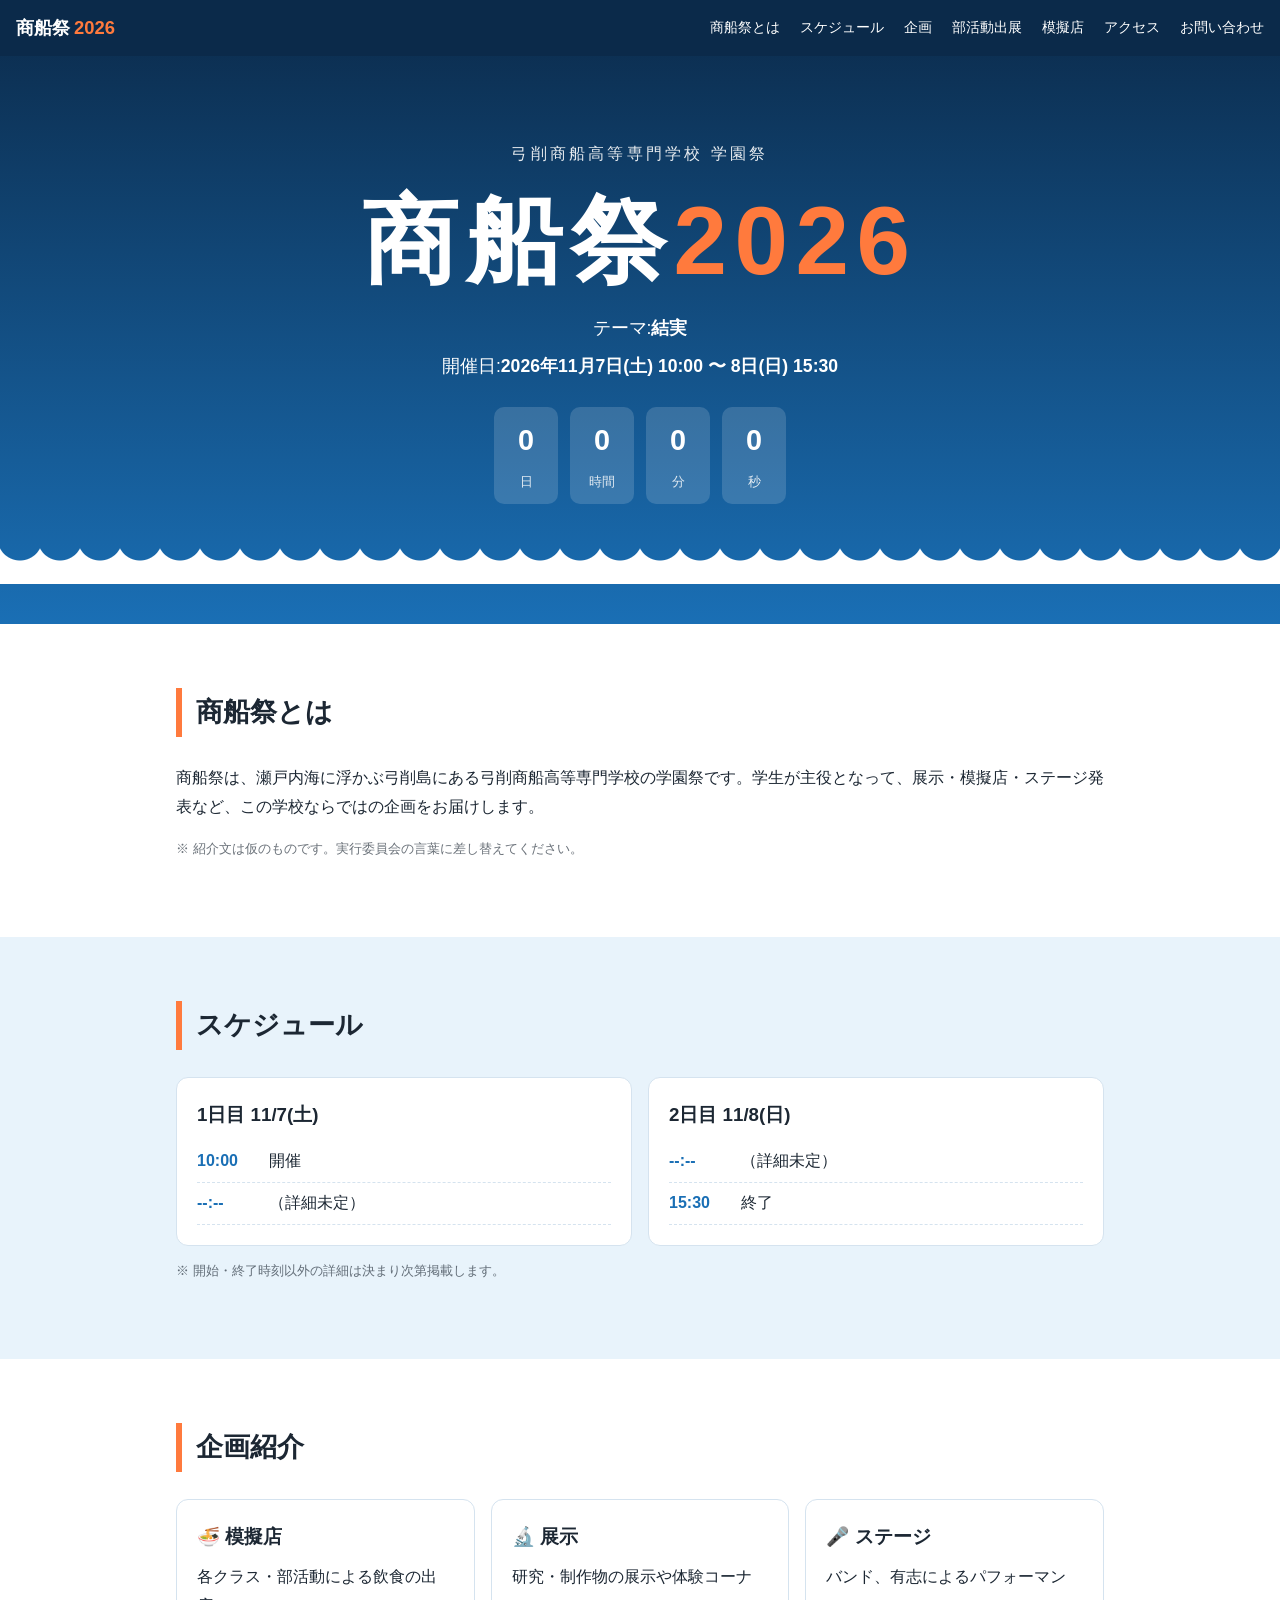
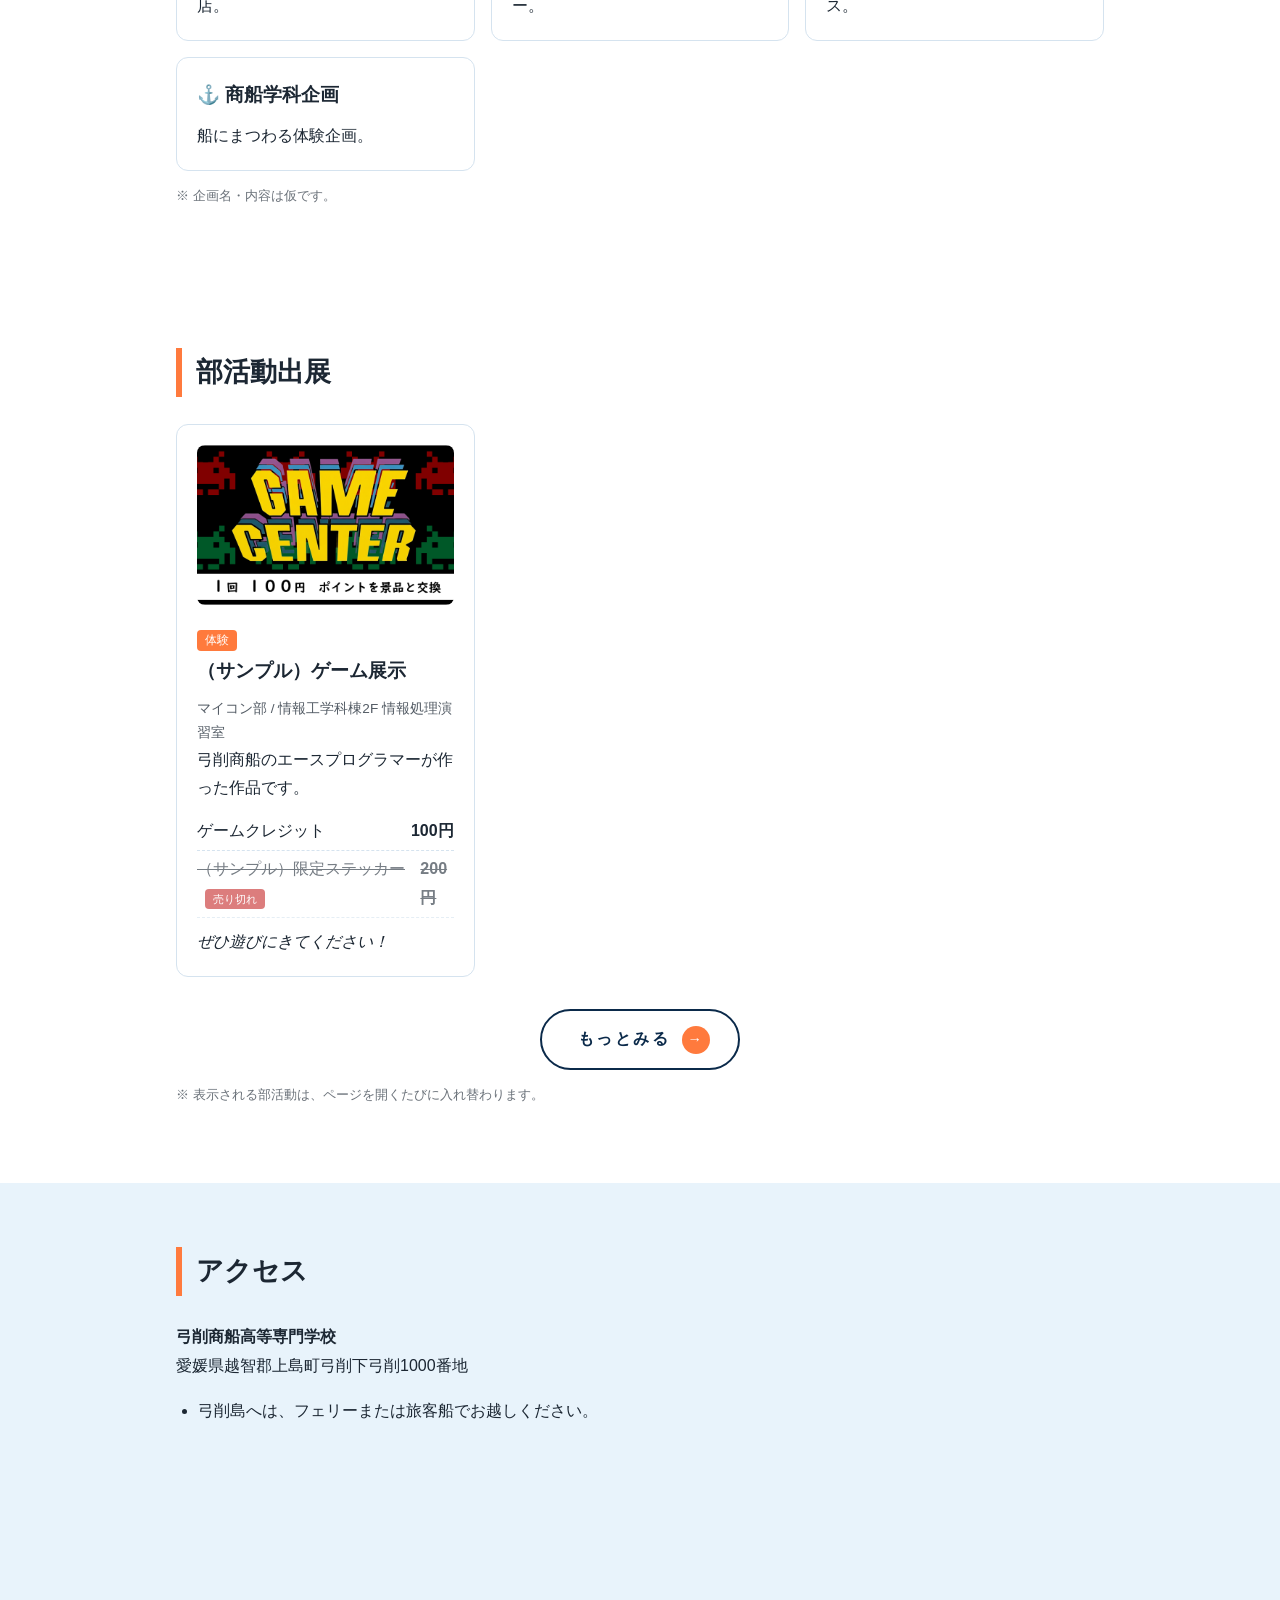
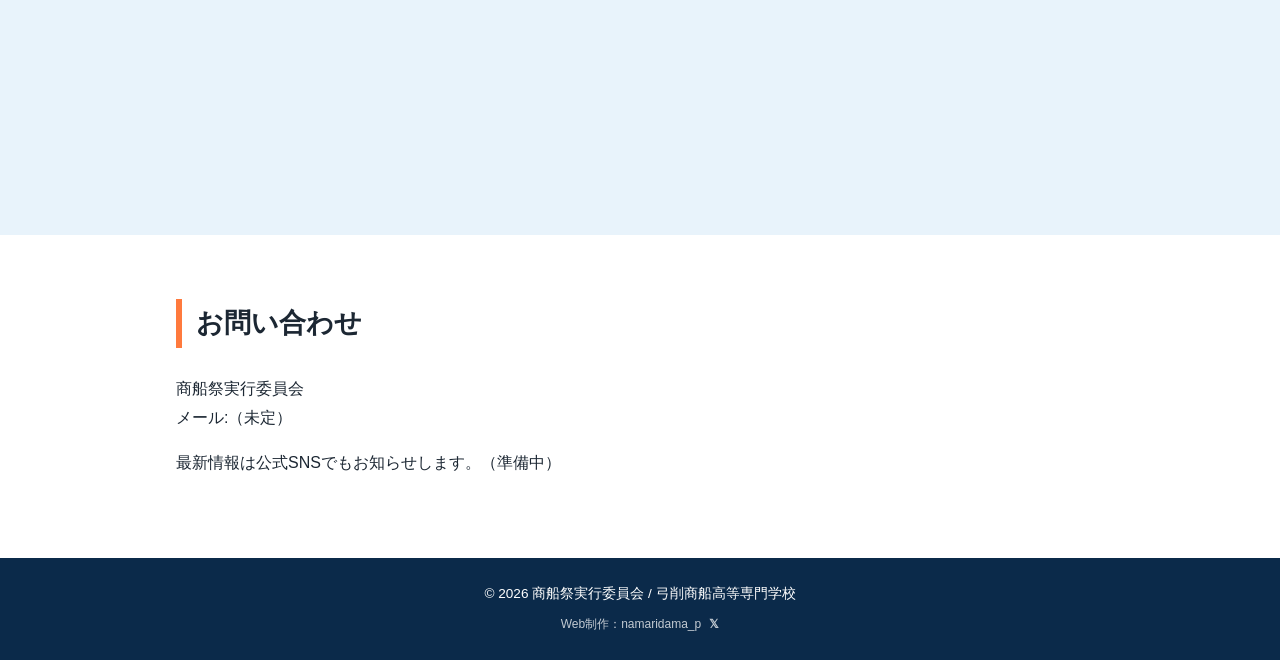
==== index.html @ 279e2d22 "テーマの変更" ====
<!DOCTYPE html>
<html lang="ja">
<head>
  <meta charset="UTF-8">
  <meta name="viewport" content="width=device-width, initial-scale=1">
  <title>商船祭2026 | 弓削商船高等専門学校 学園祭</title>
  <meta name="description" content="弓削商船高等専門学校の学園祭「商船祭2026」の公式ウェブページ。">
  <link rel="icon" href="favicon.png" type="image/png">
  <link rel="apple-touch-icon" href="apple-touch-icon.png">
  <link rel="stylesheet" href="style.css?v=3">
</head>
<body>
  <header class="site-header">
    <a class="logo" href="#top">商船祭<span>2026</span></a>
    <button class="menu-btn" aria-label="メニュー" aria-expanded="false">☰</button>
    <nav class="nav">
      <a href="#about">商船祭とは</a>
      <a href="#schedule">スケジュール</a>
      <a href="#events">企画</a>
      <a href="#clubs">部活動出展</a>
      <a href="shops.html">模擬店</a>
      <a href="#access">アクセス</a>
      <a href="#contact">お問い合わせ</a>
    </nav>
  </header>

  <main id="top">
    <section class="hero">
      <div class="waves" aria-hidden="true"></div>
      <div class="hero-inner">
        <p class="eyebrow">弓削商船高等専門学校 学園祭</p>
        <h1>商船祭<span>2026</span></h1>
        <p class="theme">テーマ:<strong>結実</strong></p>
        <p class="date">開催日:<strong id="event-date-label">2026年11月7日(土) 10:00 〜 8日(日) 15:30</strong></p>
        <div class="countdown" id="countdown" data-date="2026-11-07T10:00:00+09:00">
          <div><b id="cd-d">0</b><small>日</small></div>
          <div><b id="cd-h">0</b><small>時間</small></div>
          <div><b id="cd-m">0</b><small>分</small></div>
          <div><b id="cd-s">0</b><small>秒</small></div>
        </div>
      </div>
    </section>

    <section id="about" class="section">
      <h2>商船祭とは</h2>
      <p>商船祭は、瀬戸内海に浮かぶ弓削島にある弓削商船高等専門学校の学園祭です。学生が主役となって、展示・模擬店・ステージ発表など、この学校ならではの企画をお届けします。</p>
      <p class="note">※ 紹介文は仮のものです。実行委員会の言葉に差し替えてください。</p>
    </section>

    <section id="schedule" class="section alt">
      <h2>スケジュール</h2>
      <div class="cards two">
        <article class="card">
          <h3>1日目 11/7(土)</h3>
          <ul class="timeline">
            <li><time>10:00</time>開催</li>
            <li><time>--:--</time>（詳細未定）</li>
          </ul>
        </article>
        <article class="card">
          <h3>2日目 11/8(日)</h3>
          <ul class="timeline">
            <li><time>--:--</time>（詳細未定）</li>
            <li><time>15:30</time>終了</li>
          </ul>
        </article>
      </div>
      <p class="note">※ 開始・終了時刻以外の詳細は決まり次第掲載します。</p>
    </section>

    <section id="events" class="section">
      <h2>企画紹介</h2>
      <div class="cards three">
        <article class="card"><h3>🍜 模擬店</h3><p>各クラス・部活動による飲食の出店。</p></article>
        <article class="card"><h3>🔬 展示</h3><p>研究・制作物の展示や体験コーナー。</p></article>
        <article class="card"><h3>🎤 ステージ</h3><p>バンド、有志によるパフォーマンス。</p></article>
        <article class="card"><h3>⚓ 商船学科企画</h3><p>船にまつわる体験企画。</p></article>
      </div>
      <p class="note">※ 企画名・内容は仮です。</p>
    </section>

    <section id="clubs" class="section">
      <h2>部活動出展</h2>
      <div class="cards three" id="club-list">
        <p>読み込み中…</p>
      </div>
      <p class="more"><a class="btn" href="shops.html">もっとみる<span class="arrow" aria-hidden="true">→</span></a></p>
      <p class="note">※ 表示される部活動は、ページを開くたびに入れ替わります。</p>
    </section>

    <section id="access" class="section alt">
      <h2>アクセス</h2>
      <p><strong>弓削商船高等専門学校</strong><br>愛媛県越智郡上島町弓削下弓削1000番地</p>
      <ul class="plain">
        <li>弓削島へは、フェリーまたは旅客船でお越しください。</li>
      </ul>
      <div class="map">
        <iframe title="弓削商船高等専門学校の地図" loading="lazy"
          src="https://maps.google.com/maps?q=%E5%BC%93%E5%89%8A%E5%95%86%E8%88%B9%E9%AB%98%E7%AD%89%E5%B0%82%E9%96%80%E5%AD%A6%E6%A0%A1&output=embed"></iframe>
      </div>
    </section>

    <section id="contact" class="section">
      <h2>お問い合わせ</h2>
      <p>商船祭実行委員会<br>メール:（未定）</p>
      <p>最新情報は公式SNSでもお知らせします。（準備中）</p>
    </section>
  </main>

  <footer class="site-footer">
    <p>&copy; 2026 商船祭実行委員会 / 弓削商船高等専門学校</p>
    <p class="credit">
      Web制作：namaridama_p
      <a class="x-link" href="https://x.com/namaridama_p" target="_blank" rel="noopener noreferrer" aria-label="制作者のX">𝕏</a>
    </p>
  </footer>

  <script src="script.js"></script>
  <script src="shops.js"></script>
</body>
</html>
---- style.css ----
:root {
  --navy: #0b2a4a;
  --blue: #1a6fb5;
  --sky: #e8f3fb;
  --accent: #ff7a3d;
  --text: #1c2733;
  --bg: #ffffff;
  --card: #ffffff;
  --border: #d5e3ef;
}
@media (prefers-color-scheme: dark) {
  :root {
    --sky: #12263b;
    --text: #e6edf3;
    --bg: #0d1a29;
    --card: #162c44;
    --border: #27435f;
    --blue: #6fb6ee;
  }
}
* { box-sizing: border-box; }
html { scroll-behavior: smooth; scroll-padding-top: 64px; }
body {
  margin: 0;
  font-family: "Hiragino Sans", "Noto Sans JP", "Yu Gothic", sans-serif;
  line-height: 1.8;
  color: var(--text);
  background: var(--bg);
}
a { color: var(--blue); }

.site-header {
  position: fixed; inset: 0 0 auto 0; z-index: 10;
  display: flex; align-items: center; justify-content: space-between;
  padding: 0 16px; height: 56px;
  background: var(--navy); color: #fff;
}
.logo { color: #fff; text-decoration: none; font-weight: 700; font-size: 1.15rem; }
.logo span { color: var(--accent); margin-left: 4px; }
.nav { display: flex; gap: 20px; }
.nav a { color: #fff; text-decoration: none; font-size: .9rem; }
.nav a:hover { color: var(--accent); }
.menu-btn { display: none; background: none; border: 0; color: #fff; font-size: 1.5rem; cursor: pointer; }

.hero {
  position: relative; overflow: hidden; text-align: center; color: #fff;
  padding: 140px 16px 120px;
  background: linear-gradient(180deg, var(--navy), var(--blue));
}
.hero h1 { font-size: clamp(3rem, 12vw, 6rem); margin: .2em 0; letter-spacing: .08em; line-height: 1.1; }
.hero h1 span { color: var(--accent); }
.eyebrow { margin: 0; letter-spacing: .2em; opacity: .9; }
.theme, .date { font-size: 1.1rem; margin: .4em 0; }
.hero-inner { position: relative; z-index: 1; }
.waves {
  position: absolute; left: 0; right: 0; bottom: 0; height: 80px;
  background:
    radial-gradient(circle at 20px -6px, transparent 22px, var(--bg) 23px) 0 0 / 40px 40px repeat-x;
}
.countdown { display: flex; justify-content: center; gap: 12px; margin-top: 24px; }
.countdown[hidden] { display: none; }
.countdown div { background: rgba(255,255,255,.15); border-radius: 10px; padding: 8px 14px; min-width: 64px; }
.countdown b { display: block; font-size: 1.8rem; }
.countdown small { opacity: .85; }

.section { max-width: 960px; margin: 0 auto; padding: 64px 16px; }
.section.alt { max-width: none; background: var(--sky); }
.section.alt > * { max-width: 928px; margin-left: auto; margin-right: auto; }
.section h2 {
  font-size: 1.7rem; margin: 0 0 1em;
  padding-left: 14px; border-left: 6px solid var(--accent);
}
.note { font-size: .8rem; opacity: .65; }

.cards { display: grid; gap: 16px; }
.cards.two { grid-template-columns: repeat(2, 1fr); }
.cards.three { grid-template-columns: repeat(3, 1fr); }
.card {
  background: var(--card); border: 1px solid var(--border);
  border-radius: 12px; padding: 20px;
}
.card h3 { margin: 0 0 .5em; }
.card p { margin: 0; }

.timeline, .plain { list-style: none; padding: 0; margin: 0; }
.timeline li { padding: 6px 0; border-bottom: 1px dashed var(--border); }
.timeline time { display: inline-block; width: 4.5em; font-weight: 700; color: var(--blue); }
.plain { list-style: disc; padding-left: 1.4em; }

.map iframe { width: 100%; height: 320px; border: 0; border-radius: 12px; margin-top: 16px; }

.site-footer { background: var(--navy); color: #fff; text-align: center; padding: 24px 16px; font-size: .85rem; }
.site-footer p { margin: 0; }

@media (max-width: 720px) {
  .menu-btn { display: block; }
  .nav {
    display: none; position: absolute; top: 56px; left: 0; right: 0;
    flex-direction: column; gap: 0; background: var(--navy);
  }
  .nav.open { display: flex; }
  .nav a { padding: 14px 16px; border-top: 1px solid rgba(255,255,255,.12); }
  .cards.two, .cards.three { grid-template-columns: 1fr; }
  .countdown div { min-width: 56px; padding: 6px 10px; }
}

/* 模擬店ページ */
.page-top { padding-top: 56px; }
.filters { display: flex; flex-wrap: wrap; gap: 8px; margin-bottom: 20px; }
.filter {
  border: 1px solid var(--border); background: var(--card); color: var(--text);
  border-radius: 999px; padding: 4px 14px; cursor: pointer; font: inherit;
}
.filter.active { background: var(--blue); border-color: var(--blue); color: #fff; }
.shop[hidden] { display: none; }
.shop-img { width: 100%; height: 160px; object-fit: cover; border-radius: 8px; margin-bottom: 10px; }
.tag { display: inline-block; font-size: .75rem; background: var(--accent); color: #fff; border-radius: 4px; padding: 0 8px; }
.shop .meta { font-size: .85rem; opacity: .75; }
.shop .menu { list-style: none; padding: 0; margin: 10px 0; }
.shop .menu li { display: flex; justify-content: space-between; gap: 8px; padding: 4px 0; border-bottom: 1px dashed var(--border); }
.shop .comment { margin-top: 10px; font-style: italic; }

/* クレジット */
.site-footer .credit { margin-top: 8px; font-size: .75rem; opacity: .75; }

/* Xリンク */
.x-link { font-weight: 700; text-decoration: none; color: inherit; margin-left: .4em; }
.x-link:hover { text-decoration: underline; }


/* もっとみるボタン */
.more { text-align: center; margin: 32px 0 8px; }
.btn {
  position: relative; display: inline-flex; align-items: center; gap: 12px;
  padding: 14px 28px 14px 36px; border-radius: 999px;
  border: 2px solid var(--navy); color: var(--navy);
  font-weight: 700; letter-spacing: .15em; text-decoration: none;
  overflow: hidden; z-index: 0;
  transition: color .3s, transform .3s, box-shadow .3s;
}
.btn::before {
  content: ""; position: absolute; inset: 0; z-index: -1;
  background: linear-gradient(90deg, var(--navy), var(--blue));
  transform: translateX(-101%); transition: transform .35s ease;
}
.btn .arrow {
  display: inline-grid; place-items: center; width: 28px; height: 28px;
  border-radius: 50%; background: var(--accent); color: #fff;
  font-size: .9rem; transition: transform .3s;
}
.btn:hover, .btn:focus-visible { color: #fff; transform: translateY(-2px); box-shadow: 0 8px 20px rgba(11,42,74,.25); }
.btn:hover::before, .btn:focus-visible::before { transform: translateX(0); }
.btn:hover .arrow, .btn:focus-visible .arrow { transform: translateX(4px); }
@media (prefers-color-scheme: dark) {
  .btn { border-color: #fff; color: #fff; }
}
@media (prefers-reduced-motion: reduce) {
  .btn, .btn::before, .btn .arrow { transition: none; }
}

/* 売り切れ表示 */
.shop .menu li.sold-out { opacity: .6; }
.shop .menu li.sold-out .item-name,
.shop .menu li.sold-out b { text-decoration: line-through; }
.sold-badge {
  display: inline-block; margin-left: 8px; padding: 0 8px; border-radius: 4px;
  background: #c62828; color: #fff; font-size: .7rem; font-style: normal;
  text-decoration: none; vertical-align: middle;
}
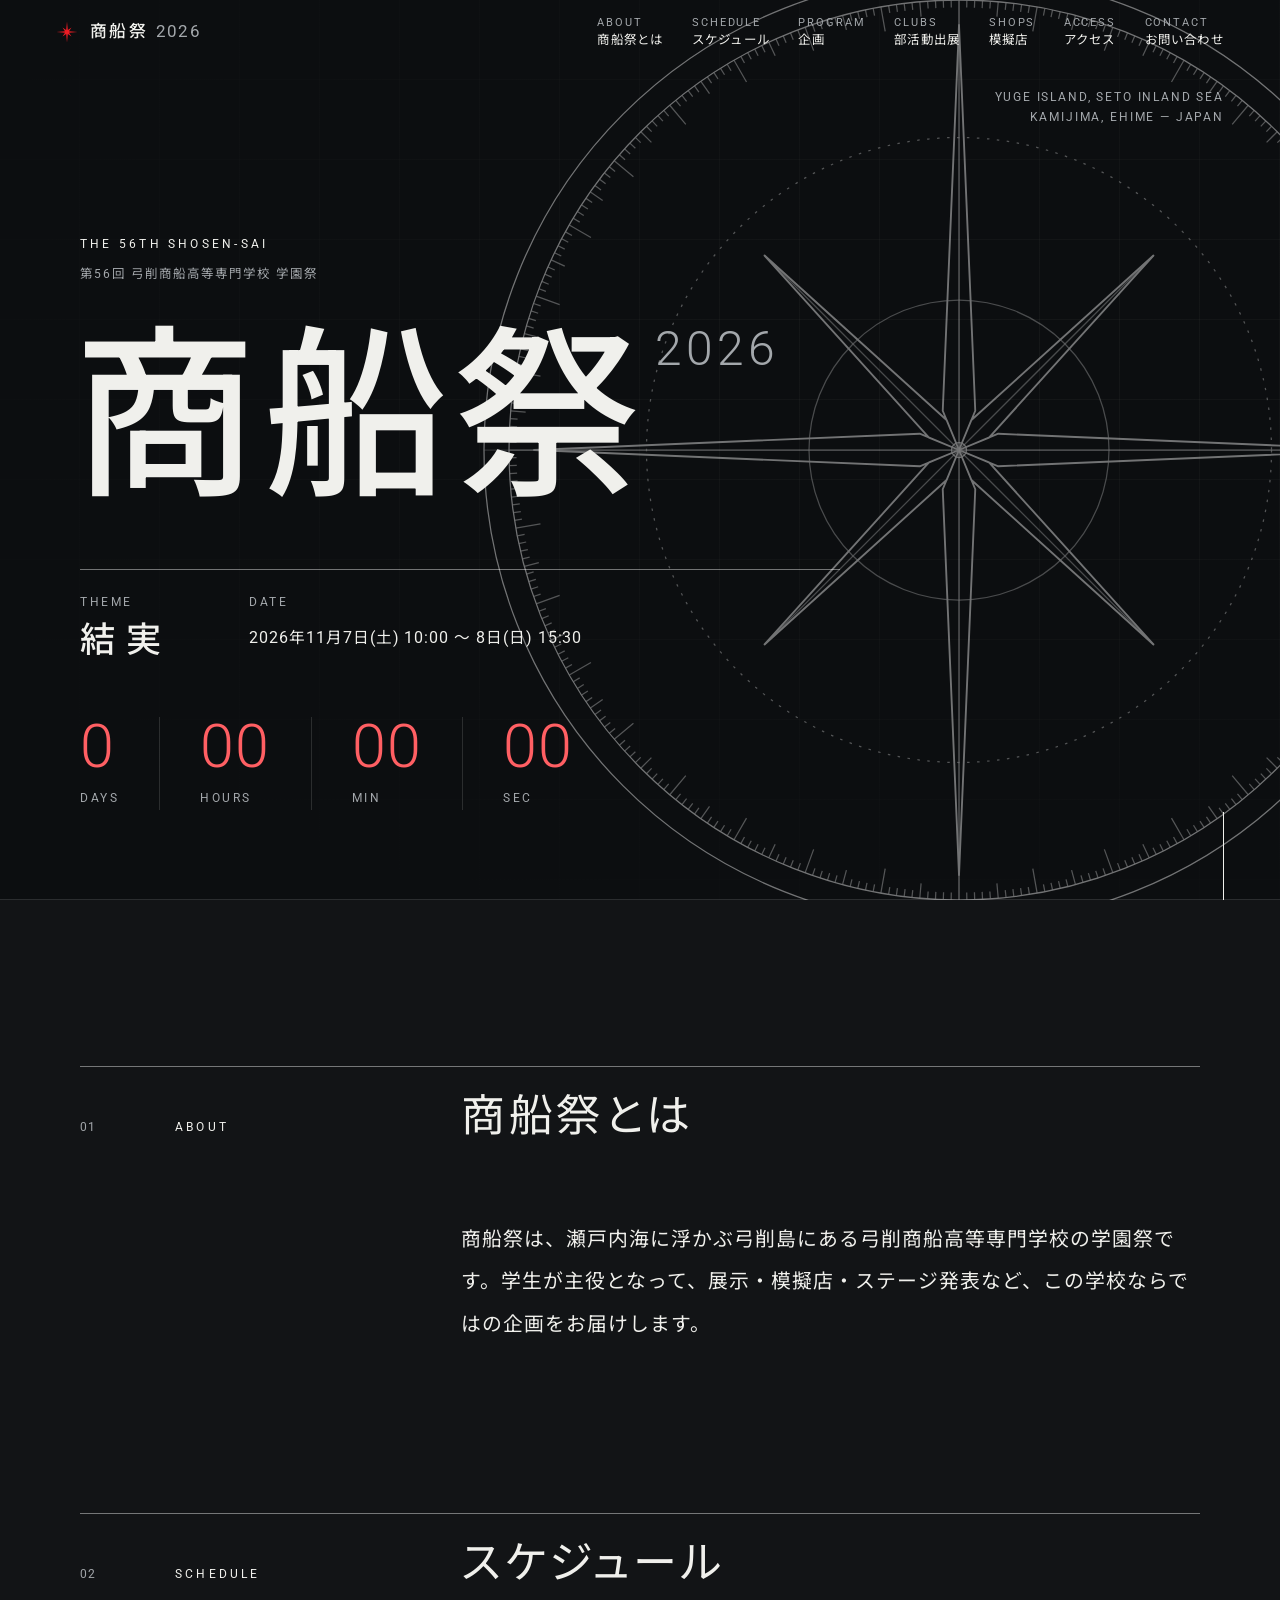
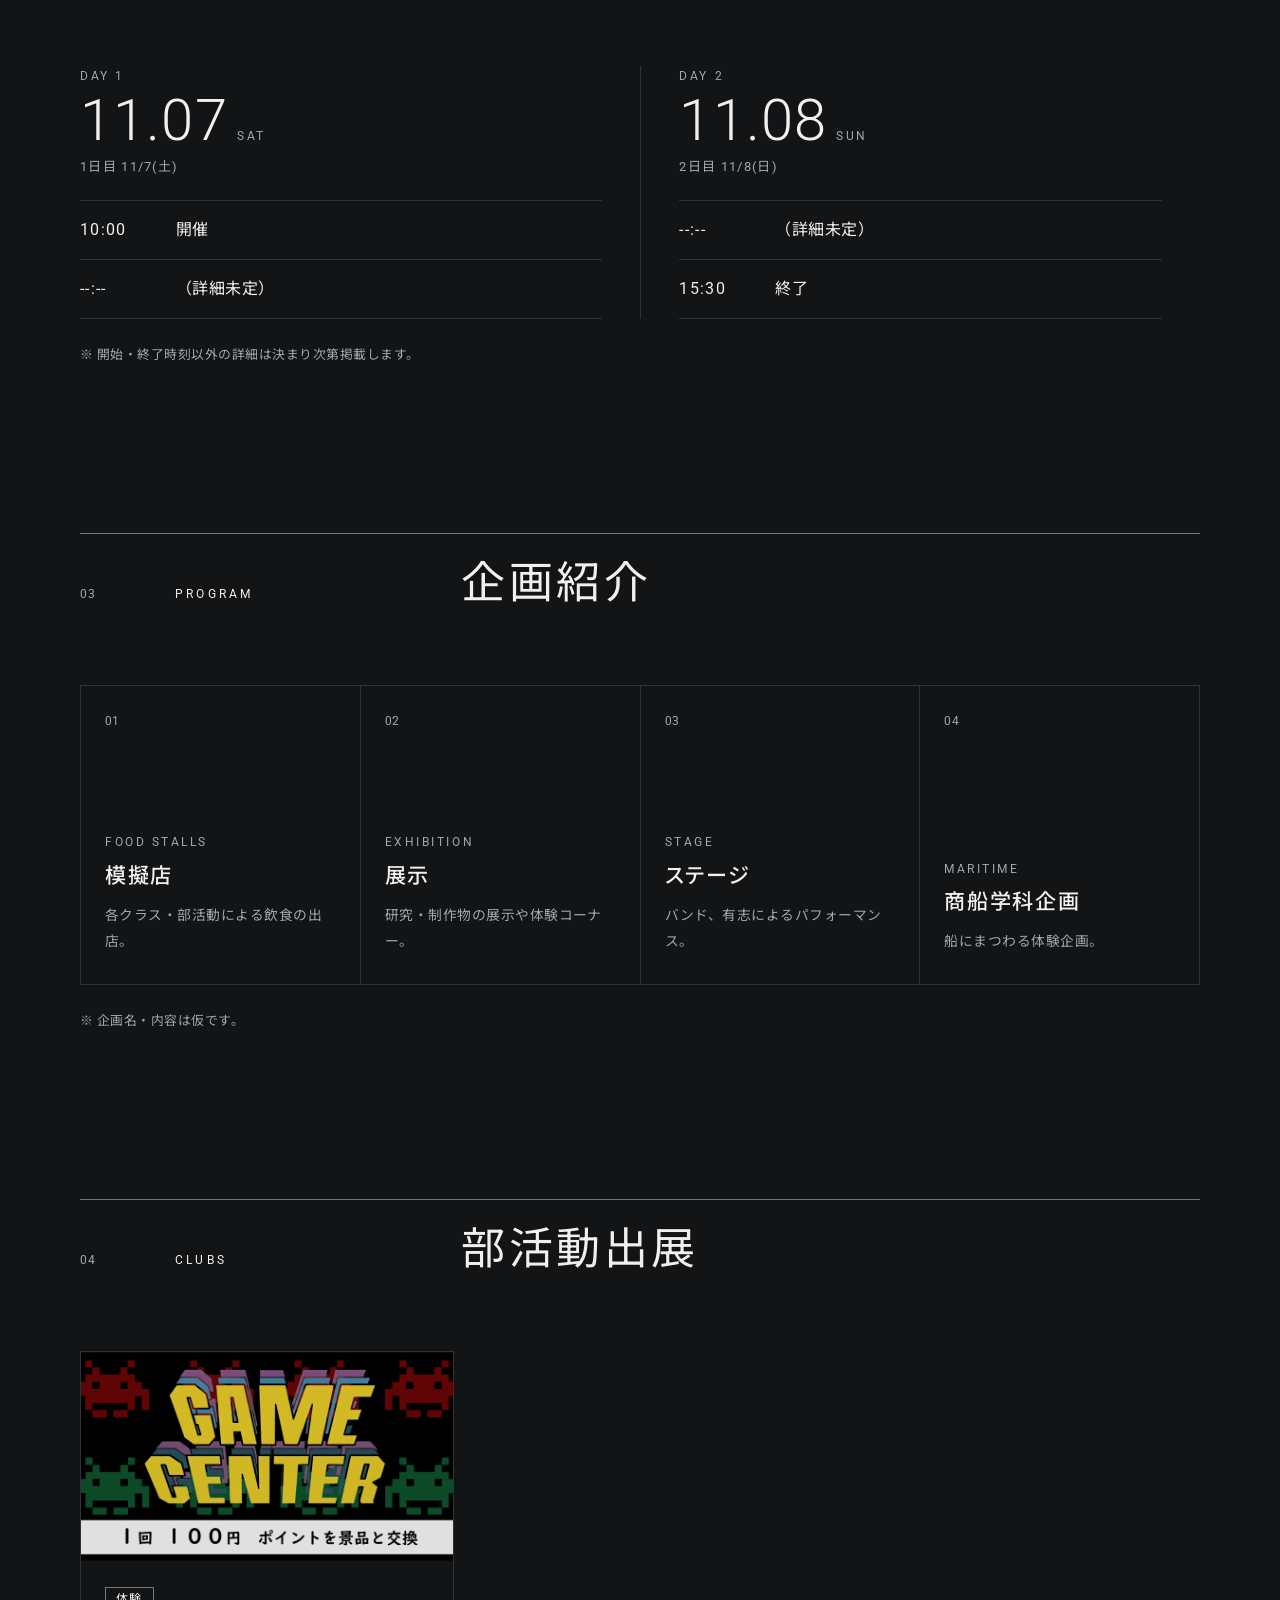
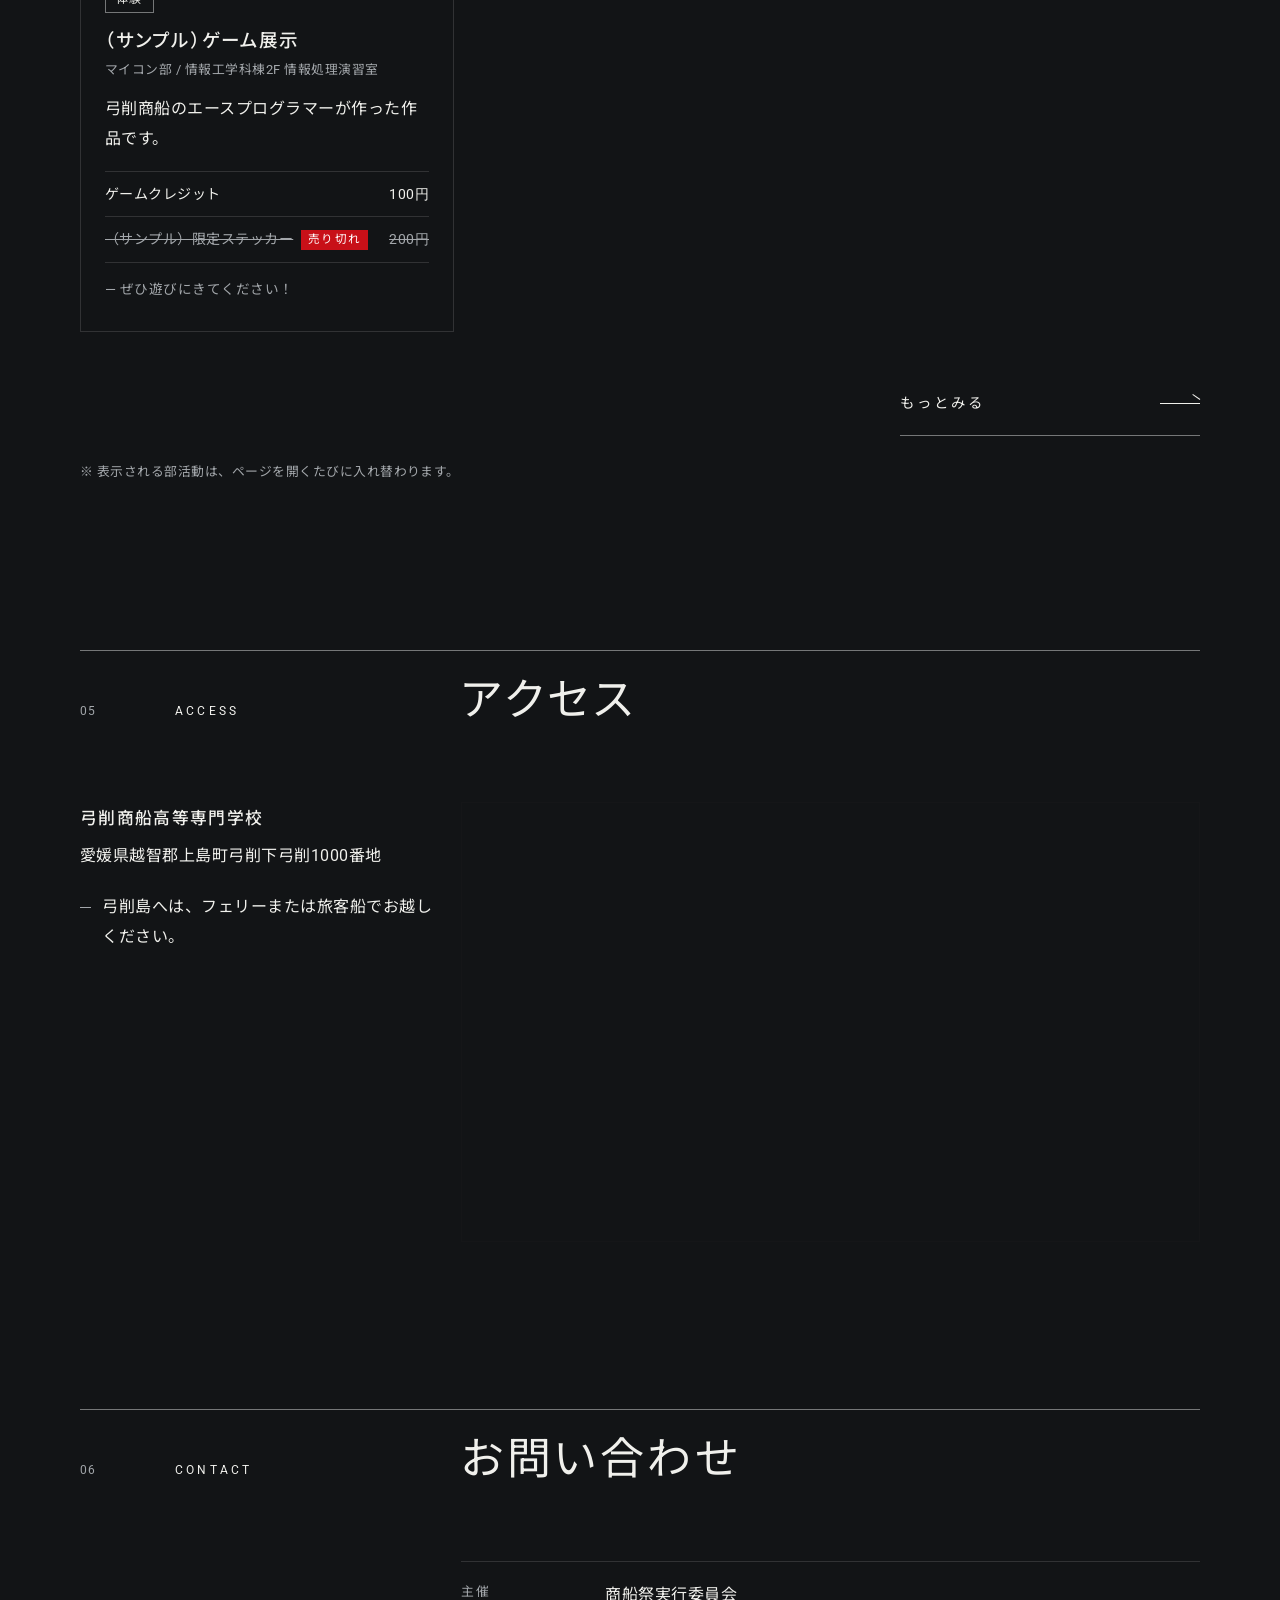
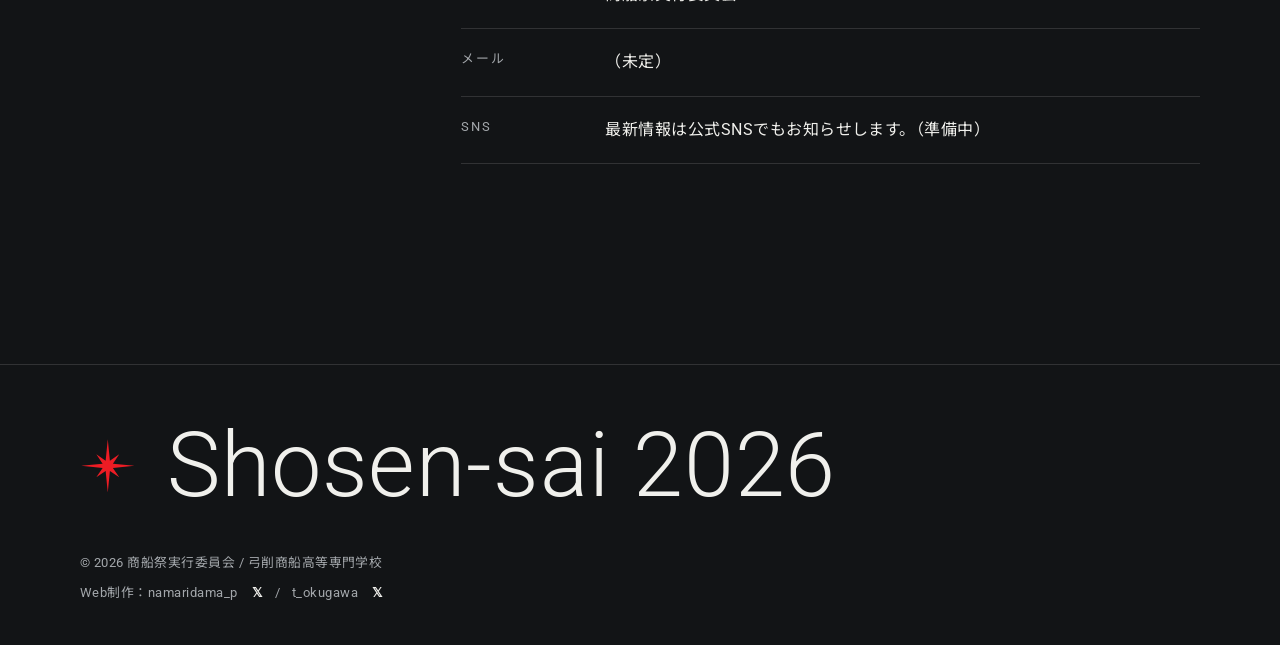
==== commit 3a95e9a0: "デザインを刷新（pixiedusttech.com を参考にしたモノトーン基調） - 夜の海と海図をモチーフにしたダーク基調。アクセントは校章(コンパスマーク)の赤のみ - Roboto + Noto" ====
--- a/index.html
+++ b/index.html
@@ -4,115 +4,202 @@
   <meta charset="UTF-8">
   <meta name="viewport" content="width=device-width, initial-scale=1">
   <title>商船祭2026 | 弓削商船高等専門学校 学園祭</title>
-  <meta name="description" content="弓削商船高等専門学校の学園祭「商船祭2026」の公式ウェブページ。">
+  <meta name="description" content="弓削商船高等専門学校の学園祭「第56回 商船祭」の公式ウェブページ。2026年11月7日(土)・8日(日)開催。">
+  <meta name="theme-color" content="#121416">
+  <meta name="color-scheme" content="dark">
   <link rel="icon" href="favicon.png" type="image/png">
   <link rel="apple-touch-icon" href="apple-touch-icon.png">
-  <link rel="stylesheet" href="style.css?v=3">
+  <link rel="preconnect" href="https://fonts.googleapis.com">
+  <link rel="preconnect" href="https://fonts.gstatic.com" crossorigin>
+  <link rel="stylesheet" href="https://fonts.googleapis.com/css2?family=Noto+Sans+JP:wght@300;400;500&family=Roboto:wght@300;400;500&display=swap">
+  <link rel="stylesheet" href="style.css?v=4">
 </head>
 <body>
+  <a class="skip" href="#top">本文へスキップ</a>
+
   <header class="site-header">
-    <a class="logo" href="#top">商船祭<span>2026</span></a>
-    <button class="menu-btn" aria-label="メニュー" aria-expanded="false">☰</button>
-    <nav class="nav">
-      <a href="#about">商船祭とは</a>
-      <a href="#schedule">スケジュール</a>
-      <a href="#events">企画</a>
-      <a href="#clubs">部活動出展</a>
-      <a href="shops.html">模擬店</a>
-      <a href="#access">アクセス</a>
-      <a href="#contact">お問い合わせ</a>
+    <a class="logo" href="#top" aria-label="商船祭2026 トップへ">
+      <svg class="mark" viewBox="0 0 24 24" aria-hidden="true"><polygon points="12.00,0.50 12.92,9.78 16.95,7.05 14.22,11.08 23.50,12.00 14.22,12.92 16.95,16.95 12.92,14.22 12.00,23.50 11.08,14.22 7.05,16.95 9.78,12.92 0.50,12.00 9.78,11.08 7.05,7.05 11.08,9.78"/></svg>
+      <span class="logo-text">商船祭<span>2026</span></span>
+    </a>
+    <button class="menu-btn" type="button" aria-label="メニューを開く" aria-expanded="false" aria-controls="global-nav"><span></span><span></span></button>
+    <nav class="nav" id="global-nav" aria-label="サイト内">
+      <a href="#about"><span class="en" aria-hidden="true">About</span>商船祭とは</a>
+      <a href="#schedule"><span class="en" aria-hidden="true">Schedule</span>スケジュール</a>
+      <a href="#events"><span class="en" aria-hidden="true">Program</span>企画</a>
+      <a href="#clubs"><span class="en" aria-hidden="true">Clubs</span>部活動出展</a>
+      <a href="shops.html"><span class="en" aria-hidden="true">Shops</span>模擬店</a>
+      <a href="#access"><span class="en" aria-hidden="true">Access</span>アクセス</a>
+      <a href="#contact"><span class="en" aria-hidden="true">Contact</span>お問い合わせ</a>
     </nav>
   </header>
 
   <main id="top">
     <section class="hero">
-      <div class="waves" aria-hidden="true"></div>
+      <div class="hero-visual" aria-hidden="true">
+        <img class="compass" src="images/compass.svg" alt="" width="800" height="800">
+      </div>
+      <p class="hero-caption" aria-hidden="true">Yuge Island, Seto Inland Sea<br>Kamijima, Ehime — Japan</p>
+
       <div class="hero-inner">
-        <p class="eyebrow">弓削商船高等専門学校 学園祭</p>
+        <p class="eyebrow">The 56th Shosen-sai<span>第56回 弓削商船高等専門学校 学園祭</span></p>
         <h1>商船祭<span>2026</span></h1>
-        <p class="theme">テーマ:<strong>結実</strong></p>
-        <p class="date">開催日:<strong id="event-date-label">2026年11月7日(土) 10:00 〜 8日(日) 15:30</strong></p>
-        <div class="countdown" id="countdown" data-date="2026-11-07T10:00:00+09:00">
-          <div><b id="cd-d">0</b><small>日</small></div>
-          <div><b id="cd-h">0</b><small>時間</small></div>
-          <div><b id="cd-m">0</b><small>分</small></div>
-          <div><b id="cd-s">0</b><small>秒</small></div>
-        </div>
-      </div>
+        <div class="hero-meta">
+          <p class="theme"><span class="label">Theme</span><strong>結実</strong></p>
+          <p class="date"><span class="label">Date</span><strong id="event-date-label">2026年11月7日(土) 10:00 〜 8日(日) 15:30</strong></p>
+        </div>
+        <div class="countdown" id="countdown" data-date="2026-11-07T10:00:00+09:00" role="timer" aria-label="開催までのカウントダウン">
+          <div aria-hidden="true"><b id="cd-d">0</b><small>Days</small></div>
+          <div aria-hidden="true"><b id="cd-h">00</b><small>Hours</small></div>
+          <div aria-hidden="true"><b id="cd-m">00</b><small>Min</small></div>
+          <div aria-hidden="true"><b id="cd-s">00</b><small>Sec</small></div>
+        </div>
+      </div>
+
+      <div class="scroll-cue" aria-hidden="true"><span></span></div>
     </section>
 
     <section id="about" class="section">
-      <h2>商船祭とは</h2>
-      <p>商船祭は、瀬戸内海に浮かぶ弓削島にある弓削商船高等専門学校の学園祭です。学生が主役となって、展示・模擬店・ステージ発表など、この学校ならではの企画をお届けします。</p>
-      <p class="note">※ 紹介文は仮のものです。実行委員会の言葉に差し替えてください。</p>
-    </section>
-
-    <section id="schedule" class="section alt">
-      <h2>スケジュール</h2>
-      <div class="cards two">
-        <article class="card">
-          <h3>1日目 11/7(土)</h3>
-          <ul class="timeline">
-            <li><time>10:00</time>開催</li>
-            <li><time>--:--</time>（詳細未定）</li>
+      <header class="section-head" data-reveal>
+        <p class="section-no">01</p>
+        <p class="section-en">About</p>
+        <h2>商船祭とは</h2>
+      </header>
+      <div class="section-body about" data-reveal>
+        <p class="lead">商船祭は、瀬戸内海に浮かぶ弓削島にある弓削商船高等専門学校の学園祭です。学生が主役となって、展示・模擬店・ステージ発表など、この学校ならではの企画をお届けします。</p>
+      </div>
+    </section>
+
+    <section id="schedule" class="section">
+      <header class="section-head" data-reveal>
+        <p class="section-no">02</p>
+        <p class="section-en">Schedule</p>
+        <h2>スケジュール</h2>
+      </header>
+      <div class="section-body">
+        <div class="days">
+          <article class="day" data-reveal>
+            <h3><span class="day-no">Day 1</span><span class="day-date">11.07<small>Sat</small></span><span class="day-ja">1日目 11/7(土)</span></h3>
+            <ul class="timeline">
+              <li><time>10:00</time>開催</li>
+              <li><time>--:--</time>（詳細未定）</li>
+            </ul>
+          </article>
+          <article class="day" data-reveal data-reveal-delay="120">
+            <h3><span class="day-no">Day 2</span><span class="day-date">11.08<small>Sun</small></span><span class="day-ja">2日目 11/8(日)</span></h3>
+            <ul class="timeline">
+              <li><time>--:--</time>（詳細未定）</li>
+              <li><time>15:30</time>終了</li>
+            </ul>
+          </article>
+        </div>
+        <p class="note">※ 開始・終了時刻以外の詳細は決まり次第掲載します。</p>
+      </div>
+    </section>
+
+    <section id="events" class="section">
+      <header class="section-head" data-reveal>
+        <p class="section-no">03</p>
+        <p class="section-en">Program</p>
+        <h2>企画紹介</h2>
+      </header>
+      <div class="section-body">
+        <div class="tiles">
+          <article class="tile" data-reveal>
+            <span class="tile-no">01</span>
+            <p class="tile-en">Food Stalls</p>
+            <h3>模擬店</h3>
+            <p>各クラス・部活動による飲食の出店。</p>
+          </article>
+          <article class="tile" data-reveal data-reveal-delay="80">
+            <span class="tile-no">02</span>
+            <p class="tile-en">Exhibition</p>
+            <h3>展示</h3>
+            <p>研究・制作物の展示や体験コーナー。</p>
+          </article>
+          <article class="tile" data-reveal data-reveal-delay="160">
+            <span class="tile-no">03</span>
+            <p class="tile-en">Stage</p>
+            <h3>ステージ</h3>
+            <p>バンド、有志によるパフォーマンス。</p>
+          </article>
+          <article class="tile" data-reveal data-reveal-delay="240">
+            <span class="tile-no">04</span>
+            <p class="tile-en">Maritime</p>
+            <h3>商船学科企画</h3>
+            <p>船にまつわる体験企画。</p>
+          </article>
+        </div>
+        <p class="note">※ 企画名・内容は仮です。</p>
+      </div>
+    </section>
+
+    <section id="clubs" class="section">
+      <header class="section-head" data-reveal>
+        <p class="section-no">04</p>
+        <p class="section-en">Clubs</p>
+        <h2>部活動出展</h2>
+      </header>
+      <div class="section-body">
+        <div class="cards three" id="club-list">
+          <p>読み込み中…</p>
+        </div>
+        <p class="more"><a class="btn" href="shops.html">もっとみる<span class="arrow" aria-hidden="true"></span></a></p>
+        <p class="note">※ 表示される部活動は、ページを開くたびに入れ替わります。</p>
+      </div>
+    </section>
+
+    <section id="access" class="section">
+      <header class="section-head" data-reveal>
+        <p class="section-no">05</p>
+        <p class="section-en">Access</p>
+        <h2>アクセス</h2>
+      </header>
+      <div class="section-body access" data-reveal>
+        <div class="access-text">
+          <p class="place"><strong>弓削商船高等専門学校</strong><br>愛媛県越智郡上島町弓削下弓削1000番地</p>
+          <ul class="plain">
+            <li>弓削島へは、フェリーまたは旅客船でお越しください。</li>
           </ul>
-        </article>
-        <article class="card">
-          <h3>2日目 11/8(日)</h3>
-          <ul class="timeline">
-            <li><time>--:--</time>（詳細未定）</li>
-            <li><time>15:30</time>終了</li>
-          </ul>
-        </article>
-      </div>
-      <p class="note">※ 開始・終了時刻以外の詳細は決まり次第掲載します。</p>
-    </section>
-
-    <section id="events" class="section">
-      <h2>企画紹介</h2>
-      <div class="cards three">
-        <article class="card"><h3>🍜 模擬店</h3><p>各クラス・部活動による飲食の出店。</p></article>
-        <article class="card"><h3>🔬 展示</h3><p>研究・制作物の展示や体験コーナー。</p></article>
-        <article class="card"><h3>🎤 ステージ</h3><p>バンド、有志によるパフォーマンス。</p></article>
-        <article class="card"><h3>⚓ 商船学科企画</h3><p>船にまつわる体験企画。</p></article>
-      </div>
-      <p class="note">※ 企画名・内容は仮です。</p>
-    </section>
-
-    <section id="clubs" class="section">
-      <h2>部活動出展</h2>
-      <div class="cards three" id="club-list">
-        <p>読み込み中…</p>
-      </div>
-      <p class="more"><a class="btn" href="shops.html">もっとみる<span class="arrow" aria-hidden="true">→</span></a></p>
-      <p class="note">※ 表示される部活動は、ページを開くたびに入れ替わります。</p>
-    </section>
-
-    <section id="access" class="section alt">
-      <h2>アクセス</h2>
-      <p><strong>弓削商船高等専門学校</strong><br>愛媛県越智郡上島町弓削下弓削1000番地</p>
-      <ul class="plain">
-        <li>弓削島へは、フェリーまたは旅客船でお越しください。</li>
-      </ul>
-      <div class="map">
-        <iframe title="弓削商船高等専門学校の地図" loading="lazy"
-          src="https://maps.google.com/maps?q=%E5%BC%93%E5%89%8A%E5%95%86%E8%88%B9%E9%AB%98%E7%AD%89%E5%B0%82%E9%96%80%E5%AD%A6%E6%A0%A1&output=embed"></iframe>
+        </div>
+        <div class="map">
+          <iframe title="弓削商船高等専門学校の地図" loading="lazy"
+            src="https://maps.google.com/maps?q=%E5%BC%93%E5%89%8A%E5%95%86%E8%88%B9%E9%AB%98%E7%AD%89%E5%B0%82%E9%96%80%E5%AD%A6%E6%A0%A1&output=embed"></iframe>
+        </div>
       </div>
     </section>
 
     <section id="contact" class="section">
-      <h2>お問い合わせ</h2>
-      <p>商船祭実行委員会<br>メール:（未定）</p>
-      <p>最新情報は公式SNSでもお知らせします。（準備中）</p>
+      <header class="section-head" data-reveal>
+        <p class="section-no">06</p>
+        <p class="section-en">Contact</p>
+        <h2>お問い合わせ</h2>
+      </header>
+      <div class="section-body" data-reveal>
+        <dl class="info">
+          <div><dt>主催</dt><dd>商船祭実行委員会</dd></div>
+          <div><dt>メール</dt><dd>（未定）</dd></div>
+          <div><dt>SNS</dt><dd>最新情報は公式SNSでもお知らせします。（準備中）</dd></div>
+        </dl>
+      </div>
     </section>
   </main>
 
   <footer class="site-footer">
-    <p>&copy; 2026 商船祭実行委員会 / 弓削商船高等専門学校</p>
-    <p class="credit">
-      Web制作：namaridama_p
-      <a class="x-link" href="https://x.com/namaridama_p" target="_blank" rel="noopener noreferrer" aria-label="制作者のX">𝕏</a>
-    </p>
+    <div class="footer-inner">
+      <p class="footer-mark" aria-hidden="true">
+        <svg class="mark" viewBox="0 0 24 24"><polygon points="12.00,0.50 12.92,9.78 16.95,7.05 14.22,11.08 23.50,12.00 14.22,12.92 16.95,16.95 12.92,14.22 12.00,23.50 11.08,14.22 7.05,16.95 9.78,12.92 0.50,12.00 9.78,11.08 7.05,7.05 11.08,9.78"/></svg>
+        Shosen-sai 2026
+      </p>
+      <p>&copy; 2026 商船祭実行委員会 / 弓削商船高等専門学校</p>
+      <p class="credit">
+        Web制作：namaridama_p
+        <a class="x-link" href="https://x.com/namaridama_p" target="_blank" rel="noopener noreferrer" aria-label="namaridama_pのX">𝕏</a>
+        <span class="credit-sep" aria-hidden="true">/</span>
+        t_okugawa
+        <a class="x-link" href="https://x.com/toma_okugawa" target="_blank" rel="noopener noreferrer" aria-label="t_okugawaのX">𝕏</a>
+      </p>
+    </div>
   </footer>
 
   <script src="script.js"></script>
--- a/style.css
+++ b/style.css
@@ -1,169 +1,467 @@
+/* =========================================================
+   商船祭2026  —  style
+   夜の海と海図をモチーフにした、モノトーン基調のデザイン。
+   アクセントは校章(コンパスマーク)の赤 1色だけ。
+   ========================================================= */
 :root {
-  --navy: #0b2a4a;
-  --blue: #1a6fb5;
-  --sky: #e8f3fb;
-  --accent: #ff7a3d;
-  --text: #1c2733;
-  --bg: #ffffff;
-  --card: #ffffff;
-  --border: #d5e3ef;
-}
-@media (prefers-color-scheme: dark) {
-  :root {
-    --sky: #12263b;
-    --text: #e6edf3;
-    --bg: #0d1a29;
-    --card: #162c44;
-    --border: #27435f;
-    --blue: #6fb6ee;
-  }
-}
+  --bg: #121416;
+  --bg-deep: #0c0e10;
+  --surface: #1a1d20;
+  --line: rgba(255, 255, 255, .13);
+  --line-strong: rgba(255, 255, 255, .42);
+  --text: #f0f0ec;
+  --muted: #a3a7ab;
+  --accent: #ed1c24;          /* 校章の赤 */
+  --accent-text: #ff5f63;     /* 暗い背景の上で文字に使う赤 */
+  --max: 1120px;
+  --gutter: clamp(20px, 4.5vw, 56px);
+  --header-h: 64px;
+  --ease: cubic-bezier(.2, .7, .2, 1);
+  --font: "Roboto", "Noto Sans JP", "Hiragino Sans", "Hiragino Kaku Gothic ProN", "Yu Gothic", "Meiryo", sans-serif;
+  --font-en: "Roboto", "Helvetica Neue", Arial, sans-serif;
+  color-scheme: dark;
+}
+
 * { box-sizing: border-box; }
-html { scroll-behavior: smooth; scroll-padding-top: 64px; }
+html { scroll-behavior: smooth; scroll-padding-top: var(--header-h); -webkit-text-size-adjust: 100%; }
 body {
   margin: 0;
-  font-family: "Hiragino Sans", "Noto Sans JP", "Yu Gothic", sans-serif;
-  line-height: 1.8;
+  font-family: var(--font);
+  font-weight: 400;
+  line-height: 1.9;
+  letter-spacing: .03em;
   color: var(--text);
   background: var(--bg);
-}
-a { color: var(--blue); }
-
+  -webkit-font-smoothing: antialiased;
+  -moz-osx-font-smoothing: grayscale;
+}
+body.menu-open { overflow: hidden; }
+h1, h2, h3 { font-feature-settings: "palt"; font-weight: 400; }
+img { max-width: 100%; }
+a { color: inherit; text-underline-offset: .3em; text-decoration-thickness: 1px; }
+::selection { background: var(--accent); color: #fff; }
+:focus-visible { outline: 1px solid var(--text); outline-offset: 4px; }
+
+.skip {
+  position: absolute; left: 12px; top: 12px; z-index: 100;
+  padding: 8px 16px; background: var(--text); color: var(--bg); text-decoration: none;
+  transform: translateY(-200%);
+}
+.skip:focus { transform: none; outline-color: var(--accent); }
+
+/* ---------- ヘッダー ---------- */
 .site-header {
-  position: fixed; inset: 0 0 auto 0; z-index: 10;
+  position: fixed; inset: 0 0 auto 0; z-index: 20;
   display: flex; align-items: center; justify-content: space-between;
-  padding: 0 16px; height: 56px;
-  background: var(--navy); color: #fff;
-}
-.logo { color: #fff; text-decoration: none; font-weight: 700; font-size: 1.15rem; }
-.logo span { color: var(--accent); margin-left: 4px; }
-.nav { display: flex; gap: 20px; }
-.nav a { color: #fff; text-decoration: none; font-size: .9rem; }
-.nav a:hover { color: var(--accent); }
-.menu-btn { display: none; background: none; border: 0; color: #fff; font-size: 1.5rem; cursor: pointer; }
-
+  height: var(--header-h); padding: 0 var(--gutter);
+}
+/* 背景のぼかしは疑似要素に持たせる(header 自体に backdrop-filter を付けると、
+   中の position: fixed なスマホ用メニューの基準がヘッダーになってしまうため) */
+.site-header::before {
+  content: ""; position: absolute; inset: 0; z-index: -1;
+  background: rgba(12, 14, 16, .86);
+  border-bottom: 1px solid var(--line);
+  -webkit-backdrop-filter: blur(12px);
+  backdrop-filter: blur(12px);
+  opacity: 0; transition: opacity .4s;
+}
+.site-header.is-scrolled::before, .subpage .site-header::before,
+body.menu-open .site-header::before { opacity: 1; }
+.logo {
+  display: inline-flex; align-items: center; gap: 12px;
+  color: var(--text); text-decoration: none;
+  font-weight: 500; font-size: 1.05rem; letter-spacing: .14em;
+}
+.logo .mark { width: 22px; height: 22px; fill: var(--accent); flex: none; }
+.logo-text span {
+  margin-left: .45em; font-family: var(--font-en); font-weight: 400;
+  letter-spacing: .08em; color: var(--muted);
+}
+.nav { display: flex; gap: clamp(16px, 2.2vw, 32px); }
+.nav a {
+  position: relative; display: grid; gap: 2px;
+  color: var(--text); text-decoration: none;
+  font-size: .78rem; letter-spacing: .1em; line-height: 1.3;
+}
+.nav .en {
+  font-family: var(--font-en); font-size: .68rem; letter-spacing: .18em;
+  text-transform: uppercase; color: var(--muted);
+}
+.nav a::after {
+  content: ""; position: absolute; left: 0; right: 0; bottom: -8px; height: 1px;
+  background: var(--text); transform: scaleX(0); transform-origin: right;
+  transition: transform .45s var(--ease);
+}
+.nav a:hover::after, .nav a:focus-visible::after { transform: scaleX(1); transform-origin: left; }
+
+.menu-btn {
+  display: none; position: relative; width: 44px; height: 44px; margin-right: -10px;
+  background: none; border: 0; cursor: pointer; color: var(--text);
+}
+.menu-btn span {
+  position: absolute; left: 10px; right: 10px; height: 1px; background: currentColor;
+  transition: transform .4s var(--ease), top .4s var(--ease);
+}
+.menu-btn span:first-child { top: 18px; }
+.menu-btn span:last-child { top: 26px; }
+.menu-btn[aria-expanded="true"] span:first-child { top: 22px; transform: rotate(30deg); }
+.menu-btn[aria-expanded="true"] span:last-child { top: 22px; transform: rotate(-30deg); }
+
+/* ---------- ヒーロー ---------- */
 .hero {
-  position: relative; overflow: hidden; text-align: center; color: #fff;
-  padding: 140px 16px 120px;
-  background: linear-gradient(180deg, var(--navy), var(--blue));
-}
-.hero h1 { font-size: clamp(3rem, 12vw, 6rem); margin: .2em 0; letter-spacing: .08em; line-height: 1.1; }
-.hero h1 span { color: var(--accent); }
-.eyebrow { margin: 0; letter-spacing: .2em; opacity: .9; }
-.theme, .date { font-size: 1.1rem; margin: .4em 0; }
-.hero-inner { position: relative; z-index: 1; }
-.waves {
-  position: absolute; left: 0; right: 0; bottom: 0; height: 80px;
-  background:
-    radial-gradient(circle at 20px -6px, transparent 22px, var(--bg) 23px) 0 0 / 40px 40px repeat-x;
-}
-.countdown { display: flex; justify-content: center; gap: 12px; margin-top: 24px; }
+  position: relative; overflow: hidden;
+  min-height: 100vh; min-height: 100svh;
+  display: flex; align-items: flex-end;
+  padding: calc(var(--header-h) + 72px) var(--gutter) clamp(72px, 10vh, 112px);
+  background-color: var(--bg-deep);
+  background-image:
+    radial-gradient(120% 90% at 78% 40%, transparent 0, var(--bg-deep) 75%),
+    linear-gradient(rgba(255, 255, 255, .035) 1px, transparent 1px),
+    linear-gradient(90deg, rgba(255, 255, 255, .035) 1px, transparent 1px);
+  background-size: auto, 80px 80px, 80px 80px;
+  background-position: center, -1px -1px, -1px -1px;
+}
+.hero::after {
+  content: ""; position: absolute; left: 0; right: 0; bottom: 0; height: 1px; background: var(--line);
+}
+.hero-visual {
+  position: absolute; top: 50%; right: max(-14vw, -200px);
+  width: min(88vw, 1000px); aspect-ratio: 1;
+  transform: translateY(-50%);
+  opacity: .42; pointer-events: none;
+}
+.compass {
+  display: block; width: 100%; height: 100%;
+  animation: spin 360s linear infinite;
+}
+@keyframes spin { to { transform: rotate(360deg); } }
+.hero-caption {
+  position: absolute; top: calc(var(--header-h) + 24px); right: var(--gutter); margin: 0;
+  font-family: var(--font-en); font-size: .72rem; line-height: 1.7;
+  letter-spacing: .16em; text-transform: uppercase; text-align: right; color: var(--muted);
+}
+.hero-inner { position: relative; z-index: 1; width: 100%; max-width: var(--max); margin: 0 auto; }
+.eyebrow {
+  margin: 0; font-family: var(--font-en); font-size: .72rem;
+  letter-spacing: .28em; text-transform: uppercase;
+}
+.eyebrow span {
+  display: block; margin-top: 6px; font-family: var(--font);
+  font-size: .78rem; letter-spacing: .16em; text-transform: none; color: var(--muted);
+}
+.hero h1 {
+  margin: .22em 0 .32em -.04em;
+  font-size: clamp(4.2rem, 16vw, 11.5rem); font-weight: 500;
+  line-height: 1; letter-spacing: .04em;
+}
+.hero h1 span {
+  display: inline-block; margin-left: .18em; vertical-align: top;
+  font-family: var(--font-en); font-size: .26em; font-weight: 300;
+  letter-spacing: .08em; line-height: 1; color: var(--muted);
+}
+.hero-meta {
+  display: flex; flex-wrap: wrap; gap: 16px clamp(32px, 6vw, 80px);
+  max-width: 760px; padding-top: 22px; border-top: 1px solid var(--line-strong);
+}
+.hero-meta p { margin: 0; }
+.label {
+  display: block; margin-bottom: 4px;
+  font-family: var(--font-en); font-size: .72rem; letter-spacing: .22em;
+  text-transform: uppercase; color: var(--muted);
+}
+.theme strong { font-size: clamp(1.6rem, 3vw, 2.2rem); font-weight: 500; letter-spacing: .32em; line-height: 1.3; }
+.date strong { font-weight: 400; font-size: .98rem; letter-spacing: .06em; line-height: 2.6; }
+
+.countdown { display: flex; margin-top: clamp(36px, 6vh, 56px); }
 .countdown[hidden] { display: none; }
-.countdown div { background: rgba(255,255,255,.15); border-radius: 10px; padding: 8px 14px; min-width: 64px; }
-.countdown b { display: block; font-size: 1.8rem; }
-.countdown small { opacity: .85; }
-
-.section { max-width: 960px; margin: 0 auto; padding: 64px 16px; }
-.section.alt { max-width: none; background: var(--sky); }
-.section.alt > * { max-width: 928px; margin-left: auto; margin-right: auto; }
-.section h2 {
-  font-size: 1.7rem; margin: 0 0 1em;
-  padding-left: 14px; border-left: 6px solid var(--accent);
-}
-.note { font-size: .8rem; opacity: .65; }
-
-.cards { display: grid; gap: 16px; }
-.cards.two { grid-template-columns: repeat(2, 1fr); }
-.cards.three { grid-template-columns: repeat(3, 1fr); }
-.card {
-  background: var(--card); border: 1px solid var(--border);
-  border-radius: 12px; padding: 20px;
-}
-.card h3 { margin: 0 0 .5em; }
+.countdown div { padding-right: clamp(18px, 3.4vw, 40px); margin-right: clamp(18px, 3.4vw, 40px); border-right: 1px solid var(--line); }
+.countdown div:last-child { border-right: 0; margin-right: 0; padding-right: 0; }
+.countdown b {
+  display: block; font-family: var(--font-en); font-weight: 300;
+  font-size: clamp(2.2rem, 5.6vw, 3.8rem); line-height: 1;
+  font-variant-numeric: tabular-nums; letter-spacing: .02em;
+}
+.countdown small {
+  display: block; margin-top: 10px;
+  font-family: var(--font-en); font-size: .72rem; letter-spacing: .22em;
+  text-transform: uppercase; color: var(--muted);
+}
+.countdown.is-live b { color: var(--accent-text); }
+
+.scroll-cue {
+  position: absolute; right: var(--gutter); bottom: 0; z-index: 1;
+  width: 1px; height: 88px; overflow: hidden; background: var(--line);
+}
+.scroll-cue span {
+  position: absolute; left: 0; top: 0; width: 1px; height: 100%; background: var(--text);
+  animation: cue 2.4s var(--ease) infinite;
+}
+@keyframes cue {
+  0% { transform: translateY(-100%); }
+  60%, 100% { transform: translateY(100%); }
+}
+
+/* ---------- セクション共通 ---------- */
+.section {
+  max-width: calc(var(--max) + var(--gutter) * 2);
+  margin: 0 auto;
+  padding: clamp(96px, 13vw, 168px) var(--gutter) 0;
+}
+.section-head {
+  display: grid; grid-template-columns: repeat(12, minmax(0, 1fr)); column-gap: 24px;
+  align-items: baseline;
+  padding-top: 20px; margin-bottom: clamp(40px, 6vw, 72px);
+  border-top: 1px solid var(--line-strong);
+}
+.section-head p { margin: 0; }
+.section-no {
+  grid-column: 1 / 2; font-family: var(--font-en); font-size: .74rem;
+  letter-spacing: .1em; color: var(--muted); font-variant-numeric: tabular-nums;
+}
+.section-en {
+  grid-column: 2 / 5; font-family: var(--font-en); font-size: .74rem;
+  letter-spacing: .26em; text-transform: uppercase;
+}
+.section-head h2, .section-head h1 {
+  grid-column: 5 / 13; margin: 0;
+  font-size: clamp(1.7rem, 3.6vw, 2.75rem); line-height: 1.35; letter-spacing: .08em;
+}
+.indent-col, .about, .info, .access-text { min-width: 0; }
+.lead { margin: 0; font-size: clamp(1.02rem, 1.55vw, 1.25rem); line-height: 2.15; letter-spacing: .05em; }
+.note { margin: 24px 0 0; font-size: .8rem; line-height: 1.8; color: var(--muted); }
+
+/* ---------- スケジュール ---------- */
+.days { display: grid; grid-template-columns: repeat(2, minmax(0, 1fr)); }
+.day { padding: 0 clamp(20px, 3vw, 40px); border-left: 1px solid var(--line); }
+.day:first-child { padding-left: 0; border-left: 0; }
+.day h3 { display: grid; gap: 2px; margin: 0 0 20px; }
+.day-no, .day-date small {
+  font-family: var(--font-en); font-size: .72rem; letter-spacing: .22em;
+  text-transform: uppercase; color: var(--muted);
+}
+.day-date {
+  font-family: var(--font-en); font-weight: 300; font-size: clamp(2.6rem, 5vw, 3.6rem);
+  line-height: 1.1; letter-spacing: .02em; font-variant-numeric: tabular-nums;
+}
+.day-date small { margin-left: .8em; font-weight: 400; }
+.day-ja { font-size: .82rem; letter-spacing: .1em; color: var(--muted); }
+
+.timeline, .plain { list-style: none; padding: 0; margin: 0; }
+.timeline { border-top: 1px solid var(--line); }
+.timeline li {
+  display: grid; grid-template-columns: 6em 1fr; align-items: baseline;
+  padding: 14px 0; border-bottom: 1px solid var(--line);
+}
+.timeline time { font-family: var(--font-en); font-variant-numeric: tabular-nums; letter-spacing: .08em; }
+.plain li { position: relative; padding-left: 1.4em; }
+.plain li::before {
+  content: ""; position: absolute; left: 0; top: .95em; width: .7em; height: 1px; background: var(--muted);
+}
+
+/* ---------- 企画(タイル) ---------- */
+.tiles {
+  display: grid; grid-template-columns: repeat(4, minmax(0, 1fr));
+  padding: 0 1px 1px 0;
+}
+.tile {
+  position: relative; display: flex; flex-direction: column;
+  min-height: 300px; padding: 24px 24px 30px; margin: 0 -1px -1px 0;
+  border: 1px solid var(--line);
+  background: var(--bg); transition: background-color .5s var(--ease);
+}
+.tile::before {
+  content: ""; position: absolute; left: -1px; right: -1px; top: -1px; height: 1px;
+  background: var(--accent); transform: scaleX(0); transform-origin: left;
+  transition: transform .6s var(--ease);
+}
+.tile:hover { background: var(--surface); }
+.tile:hover::before { transform: scaleX(1); }
+.tile-no { font-family: var(--font-en); font-size: .74rem; color: var(--muted); font-variant-numeric: tabular-nums; }
+.tile-en {
+  margin: auto 0 0; font-family: var(--font-en); font-size: .72rem;
+  letter-spacing: .22em; text-transform: uppercase; color: var(--muted);
+}
+.tile h3 { margin: 6px 0 10px; font-size: 1.32rem; font-weight: 500; letter-spacing: .08em; line-height: 1.5; }
+.tile p:last-child { margin: 0; font-size: .86rem; line-height: 1.9; color: var(--muted); }
+
+/* ---------- カード(部活動・模擬店 / shops.js が生成) ---------- */
+.cards { display: grid; padding: 0 1px 1px 0; }
+.cards.two { grid-template-columns: repeat(2, minmax(0, 1fr)); }
+.cards.three { grid-template-columns: repeat(3, minmax(0, 1fr)); }
+.cards > p { margin: 0; padding: 24px; border: 1px solid var(--line); color: var(--muted); grid-column: 1 / -1; }
+.card { position: relative; min-width: 0; margin: 0 -1px -1px 0; border: 1px solid var(--line); background: var(--bg); }
+.card h3 { margin: 0 0 .4em; }
 .card p { margin: 0; }
-
-.timeline, .plain { list-style: none; padding: 0; margin: 0; }
-.timeline li { padding: 6px 0; border-bottom: 1px dashed var(--border); }
-.timeline time { display: inline-block; width: 4.5em; font-weight: 700; color: var(--blue); }
-.plain { list-style: disc; padding-left: 1.4em; }
-
-.map iframe { width: 100%; height: 320px; border: 0; border-radius: 12px; margin-top: 16px; }
-
-.site-footer { background: var(--navy); color: #fff; text-align: center; padding: 24px 16px; font-size: .85rem; }
+.shop-img {
+  display: block; width: 100%; height: auto; aspect-ratio: 16 / 9; object-fit: cover;
+  filter: saturate(.8) brightness(.88);
+  transition: filter .6s var(--ease);
+}
+.shop:hover .shop-img { filter: none; }
+.shop-body { padding: 22px 24px 28px; }
+.tag {
+  display: inline-block; padding: 1px 10px; border: 1px solid var(--line-strong);
+  font-size: .75rem; letter-spacing: .12em; line-height: 1.8;
+}
+.shop h3 { margin: 14px 0 2px; font-size: 1.16rem; font-weight: 500; letter-spacing: .06em; line-height: 1.5; }
+.shop .meta { font-size: .8rem; color: var(--muted); margin-bottom: 12px; }
+.shop .menu { list-style: none; padding: 0; margin: 16px 0 0; border-top: 1px solid var(--line); }
+.shop .menu li {
+  display: flex; justify-content: space-between; align-items: baseline; gap: 12px;
+  padding: 9px 0; border-bottom: 1px solid var(--line); font-size: .88rem;
+}
+.shop .menu b { font-family: var(--font-en); font-weight: 400; font-variant-numeric: tabular-nums; white-space: nowrap; }
+.shop .note { margin-top: 12px; }
+.shop .comment { margin-top: 14px; font-size: .85rem; color: var(--muted); }
+.shop .comment::before { content: "— "; }
+.shop[hidden] { display: none; }
+
+/* 売り切れ表示 */
+.shop .menu li.sold-out { color: var(--muted); }
+.shop .menu li.sold-out .item-name,
+.shop .menu li.sold-out b { text-decoration: line-through; text-decoration-thickness: 1px; }
+.sold-badge {
+  display: inline-block; margin-left: 8px; padding: 0 7px;
+  background: #c81018; color: #fff;
+  font-size: .72rem; font-style: normal; letter-spacing: .1em; line-height: 1.7;
+  text-decoration: none; vertical-align: 1px;
+}
+
+/* もっとみるボタン */
+.more { display: flex; justify-content: flex-end; margin: 40px 0 0; }
+.btn {
+  display: inline-flex; align-items: center; justify-content: space-between; gap: 32px;
+  min-width: min(100%, 300px); padding: 18px 0;
+  border-bottom: 1px solid var(--line-strong);
+  color: var(--text); text-decoration: none; font-size: .9rem; letter-spacing: .2em;
+  transition: border-color .4s;
+}
+.btn .arrow {
+  position: relative; display: block; width: 40px; height: 1px; background: currentColor;
+  transition: width .5s var(--ease);
+}
+.btn .arrow::after {
+  content: ""; position: absolute; right: 0; top: -4px; width: 9px; height: 1px;
+  background: currentColor; transform: rotate(35deg); transform-origin: right center;
+}
+.btn:hover, .btn:focus-visible { border-bottom-color: var(--text); }
+.btn:hover .arrow, .btn:focus-visible .arrow { width: 64px; }
+
+/* ---------- アクセス ---------- */
+.access { display: grid; grid-template-columns: repeat(12, minmax(0, 1fr)); column-gap: 24px; row-gap: 32px; }
+.access-text { grid-column: 1 / 5; }
+.place { margin: 0 0 20px; line-height: 2; }
+.place strong { display: inline-block; margin-bottom: 4px; font-weight: 500; font-size: 1.05rem; letter-spacing: .08em; }
+.map { grid-column: 5 / 13; }
+.map iframe {
+  display: block; width: 100%; height: clamp(300px, 36vw, 440px); border: 1px solid var(--line);
+  filter: grayscale(1) invert(.9) contrast(.85) brightness(.95);
+  transition: filter .6s var(--ease);
+}
+.map:hover iframe, .map:focus-within iframe { filter: none; }
+
+/* ---------- お問い合わせ ---------- */
+.info { margin: 0; border-top: 1px solid var(--line); }
+.info div { display: grid; grid-template-columns: 8em 1fr; gap: 16px; padding: 18px 0; border-bottom: 1px solid var(--line); }
+.info dt { font-size: .8rem; letter-spacing: .14em; color: var(--muted); }
+.info dd { margin: 0; }
+
+/* ---------- フッター ---------- */
+.site-footer {
+  margin-top: clamp(120px, 16vw, 200px);
+  padding: 56px var(--gutter) 40px;
+  border-top: 1px solid var(--line);
+  font-size: .8rem; color: var(--muted);
+}
+.footer-inner { max-width: var(--max); margin: 0 auto; }
 .site-footer p { margin: 0; }
-
-@media (max-width: 720px) {
+.footer-mark {
+  display: flex; align-items: center; gap: .35em; margin-bottom: 40px !important;
+  font-family: var(--font-en); font-weight: 300; color: var(--text);
+  font-size: clamp(2.2rem, 7.5vw, 5.6rem); line-height: 1; letter-spacing: .01em;
+}
+.footer-mark .mark { width: .62em; height: .62em; fill: var(--accent); flex: none; }
+.site-footer .credit { margin-top: 6px; }
+.credit-sep { margin: 0 .6em 0 .2em; }
+.x-link {
+  display: inline-flex; align-items: center; justify-content: center;
+  min-width: 44px; min-height: 44px; margin: -12px -10px -12px -6px; vertical-align: middle;
+  font-weight: 700; text-decoration: none; color: var(--text);
+}
+.x-link:hover { text-decoration: underline; }
+
+/* ---------- 模擬店ページ ---------- */
+.page-top { padding-top: var(--header-h); }
+.page-top .section { padding-top: clamp(72px, 10vw, 128px); }
+.page-lead { margin: 0 0 40px; color: var(--muted); font-size: .9rem; }
+.filters { display: flex; flex-wrap: wrap; gap: 4px 24px; margin-bottom: 32px; }
+.filter {
+  min-height: 44px; padding: 10px 2px; border: 0; border-bottom: 1px solid transparent; background: none;
+  color: var(--muted); font: inherit; font-size: .88rem; letter-spacing: .1em; cursor: pointer;
+  transition: color .3s, border-color .3s;
+}
+.filter:hover { color: var(--text); }
+.filter.active { color: var(--text); border-bottom-color: var(--text); }
+
+/* ---------- スクロールで出現(script.js が .js / .is-visible を付与) ---------- */
+.js [data-reveal] {
+  opacity: 0; transform: translateY(28px);
+  transition: opacity 1s var(--ease), transform 1s var(--ease);
+}
+.js [data-reveal].is-visible { opacity: 1; transform: none; }
+
+/* ---------- レスポンシブ ---------- */
+@media (min-width: 900px) {
+  .about, .info { margin-left: calc((100% + 24px) / 12 * 4); }
+  .section .note { margin-left: calc((100% + 24px) / 12 * 4); }
+  .section .cards ~ .note, .section .tiles ~ .note, .section .days ~ .note { margin-left: 0; }
+  .about .note, .info .note { margin-left: 0; }
+}
+@media (max-width: 1000px) {
+  .tiles { grid-template-columns: repeat(2, minmax(0, 1fr)); }
+  .tile { min-height: 240px; }
+  .cards.three { grid-template-columns: repeat(2, minmax(0, 1fr)); }
+}
+@media (max-width: 860px) {
   .menu-btn { display: block; }
   .nav {
-    display: none; position: absolute; top: 56px; left: 0; right: 0;
-    flex-direction: column; gap: 0; background: var(--navy);
+    position: fixed; inset: var(--header-h) 0 0 0; z-index: 19;
+    display: flex; flex-direction: column; gap: 0;
+    padding: 24px var(--gutter) 48px; overflow-y: auto;
+    background: var(--bg-deep);
+    opacity: 0; visibility: hidden; transform: translateY(-8px);
+    transition: opacity .4s var(--ease), transform .4s var(--ease), visibility 0s .4s;
   }
-  .nav.open { display: flex; }
-  .nav a { padding: 14px 16px; border-top: 1px solid rgba(255,255,255,.12); }
+  .nav.open { opacity: 1; visibility: visible; transform: none; transition-delay: 0s; }
+  .nav a { padding: 18px 0; border-bottom: 1px solid var(--line); font-size: 1.1rem; gap: 4px; }
+  .nav a::after { display: none; }
+  .nav .en { font-size: .66rem; }
+  .access-text, .map { grid-column: 1 / -1; }
+}
+@media (max-width: 720px) {
+  .section-head { grid-template-columns: auto 1fr; column-gap: 20px; row-gap: 14px; }
+  .section-no { grid-column: 1; }
+  .section-en { grid-column: 2; }
+  .section-head h2, .section-head h1 { grid-column: 1 / -1; }
+  .days { grid-template-columns: 1fr; gap: 48px; }
+  .day, .day:first-child { padding: 0; border-left: 0; }
   .cards.two, .cards.three { grid-template-columns: 1fr; }
-  .countdown div { min-width: 56px; padding: 6px 10px; }
-}
-
-/* 模擬店ページ */
-.page-top { padding-top: 56px; }
-.filters { display: flex; flex-wrap: wrap; gap: 8px; margin-bottom: 20px; }
-.filter {
-  border: 1px solid var(--border); background: var(--card); color: var(--text);
-  border-radius: 999px; padding: 4px 14px; cursor: pointer; font: inherit;
-}
-.filter.active { background: var(--blue); border-color: var(--blue); color: #fff; }
-.shop[hidden] { display: none; }
-.shop-img { width: 100%; height: 160px; object-fit: cover; border-radius: 8px; margin-bottom: 10px; }
-.tag { display: inline-block; font-size: .75rem; background: var(--accent); color: #fff; border-radius: 4px; padding: 0 8px; }
-.shop .meta { font-size: .85rem; opacity: .75; }
-.shop .menu { list-style: none; padding: 0; margin: 10px 0; }
-.shop .menu li { display: flex; justify-content: space-between; gap: 8px; padding: 4px 0; border-bottom: 1px dashed var(--border); }
-.shop .comment { margin-top: 10px; font-style: italic; }
-
-/* クレジット */
-.site-footer .credit { margin-top: 8px; font-size: .75rem; opacity: .75; }
-
-/* Xリンク */
-.x-link { font-weight: 700; text-decoration: none; color: inherit; margin-left: .4em; }
-.x-link:hover { text-decoration: underline; }
-
-
-/* もっとみるボタン */
-.more { text-align: center; margin: 32px 0 8px; }
-.btn {
-  position: relative; display: inline-flex; align-items: center; gap: 12px;
-  padding: 14px 28px 14px 36px; border-radius: 999px;
-  border: 2px solid var(--navy); color: var(--navy);
-  font-weight: 700; letter-spacing: .15em; text-decoration: none;
-  overflow: hidden; z-index: 0;
-  transition: color .3s, transform .3s, box-shadow .3s;
-}
-.btn::before {
-  content: ""; position: absolute; inset: 0; z-index: -1;
-  background: linear-gradient(90deg, var(--navy), var(--blue));
-  transform: translateX(-101%); transition: transform .35s ease;
-}
-.btn .arrow {
-  display: inline-grid; place-items: center; width: 28px; height: 28px;
-  border-radius: 50%; background: var(--accent); color: #fff;
-  font-size: .9rem; transition: transform .3s;
-}
-.btn:hover, .btn:focus-visible { color: #fff; transform: translateY(-2px); box-shadow: 0 8px 20px rgba(11,42,74,.25); }
-.btn:hover::before, .btn:focus-visible::before { transform: translateX(0); }
-.btn:hover .arrow, .btn:focus-visible .arrow { transform: translateX(4px); }
-@media (prefers-color-scheme: dark) {
-  .btn { border-color: #fff; color: #fff; }
-}
+  .hero-visual { right: auto; left: 50%; top: 34%; width: 150vw; transform: translate(-50%, -50%); opacity: .26; }
+  .hero-caption { display: none; }
+  .hero-meta { flex-direction: column; gap: 14px; }
+  .date strong { line-height: 1.7; }
+  .scroll-cue { display: none; }
+}
+@media (max-width: 560px) {
+  .tiles { grid-template-columns: 1fr; }
+  .tile { min-height: 0; padding: 22px 20px 26px; }
+  .tile-en { margin-top: 28px; }
+  .info div { grid-template-columns: 1fr; gap: 2px; }
+  .btn { min-width: 100%; }
+}
+
 @media (prefers-reduced-motion: reduce) {
-  .btn, .btn::before, .btn .arrow { transition: none; }
-}
-
-/* 売り切れ表示 */
-.shop .menu li.sold-out { opacity: .6; }
-.shop .menu li.sold-out .item-name,
-.shop .menu li.sold-out b { text-decoration: line-through; }
-.sold-badge {
-  display: inline-block; margin-left: 8px; padding: 0 8px; border-radius: 4px;
-  background: #c62828; color: #fff; font-size: .7rem; font-style: normal;
-  text-decoration: none; vertical-align: middle;
-}
+  html { scroll-behavior: auto; }
+  *, *::before, *::after { animation: none !important; transition: none !important; }
+  .js [data-reveal] { opacity: 1; transform: none; }
+}
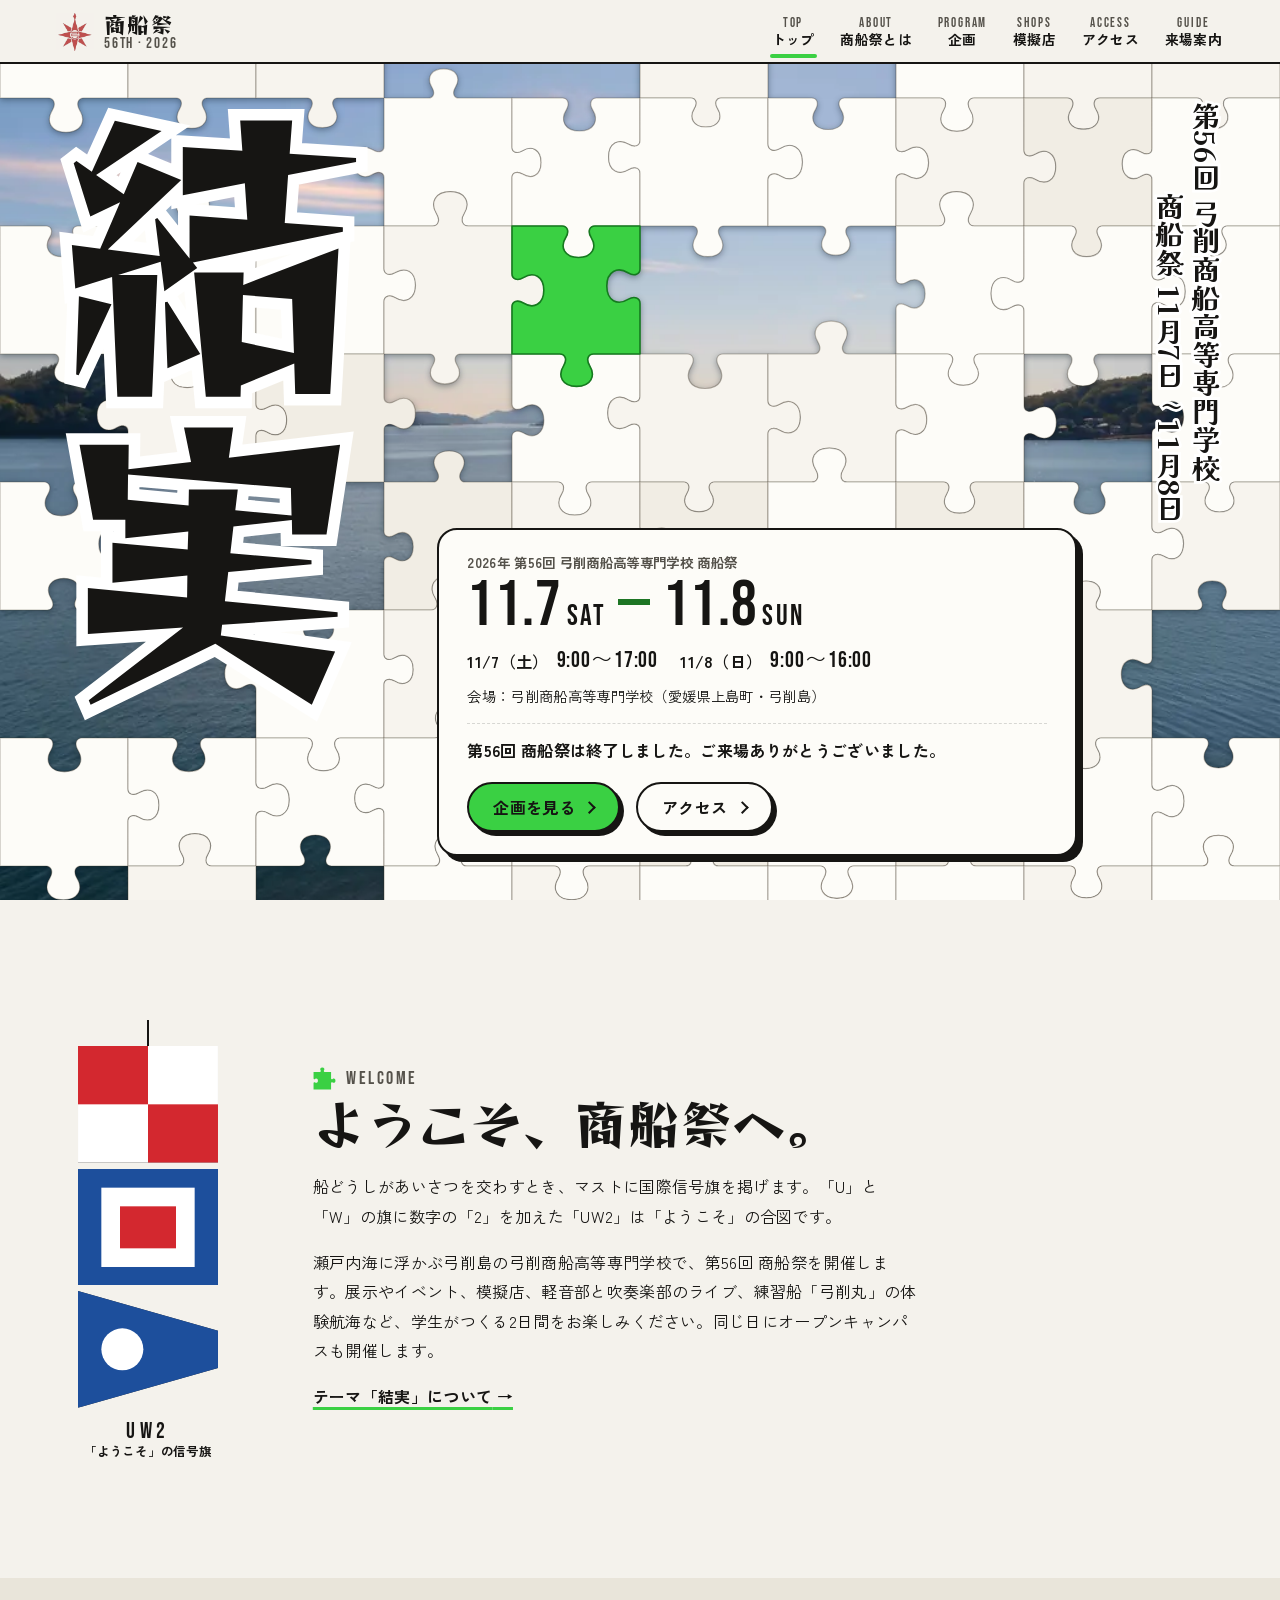
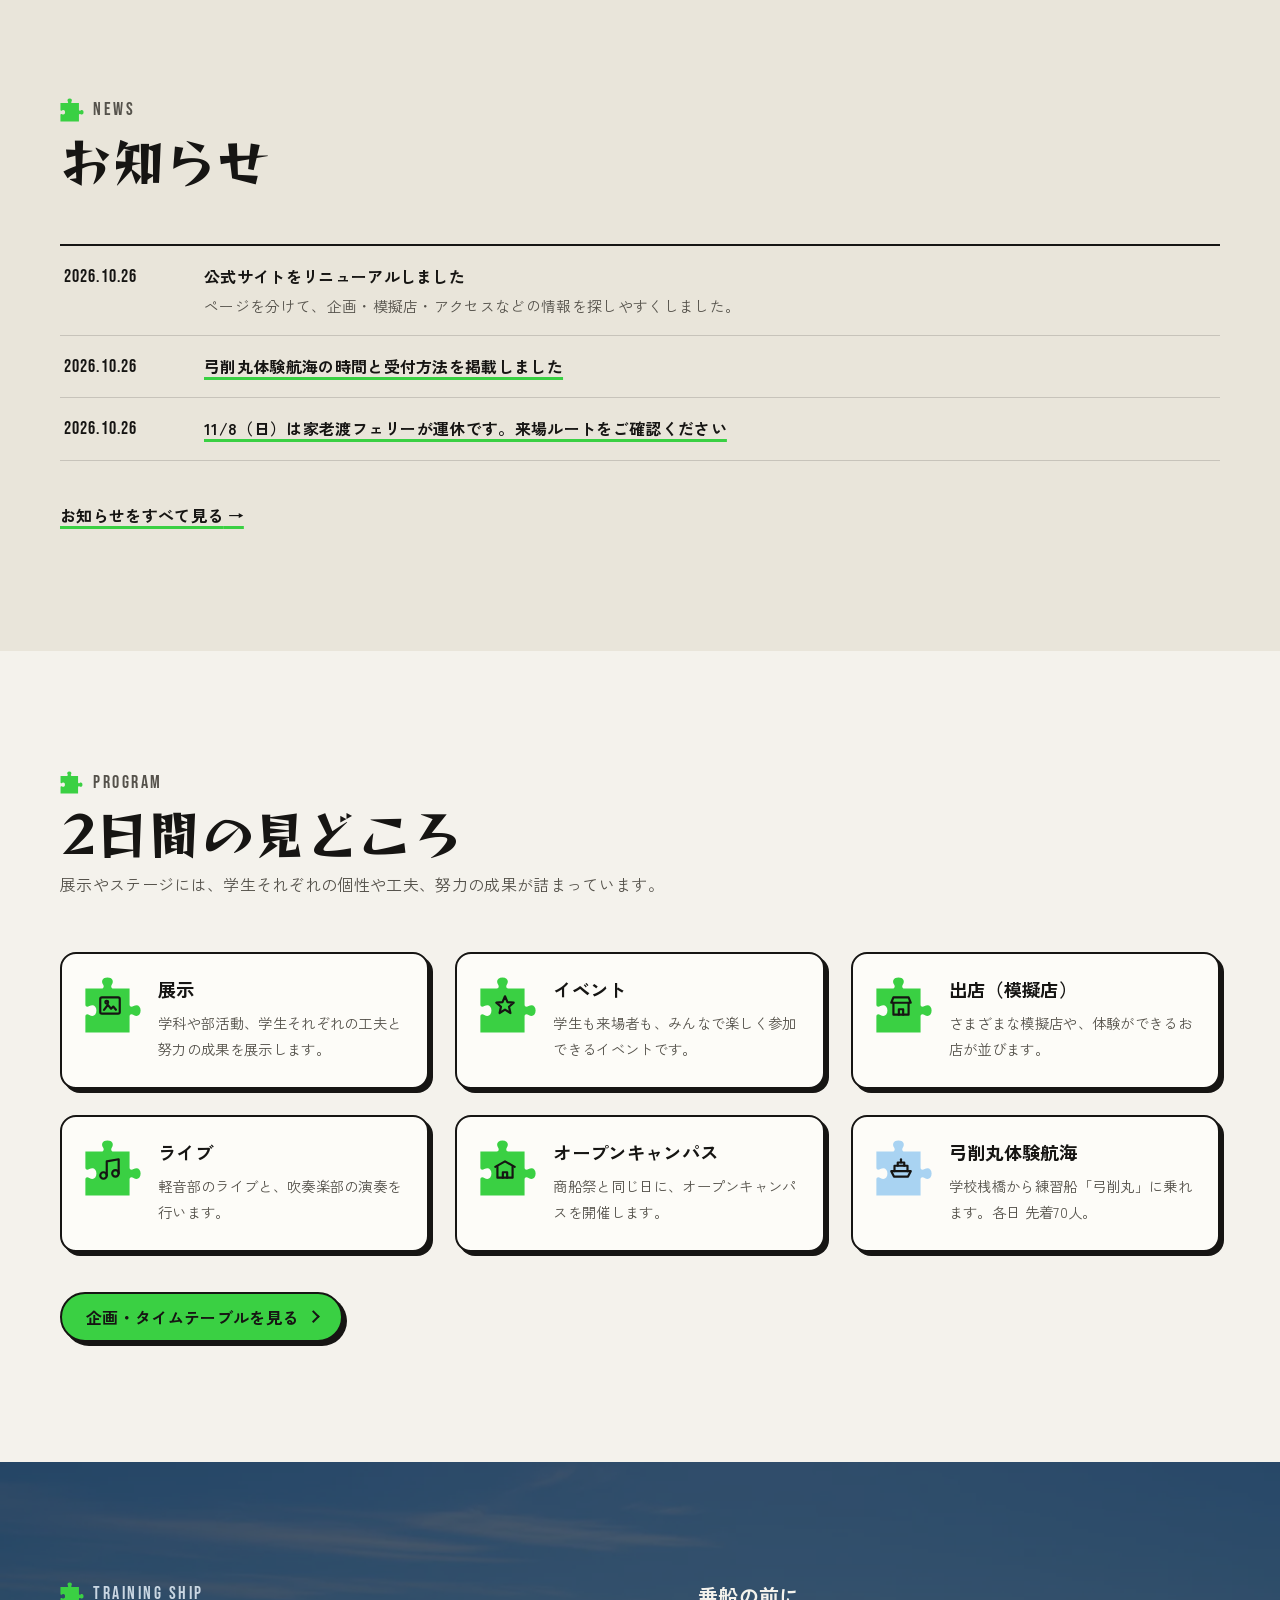
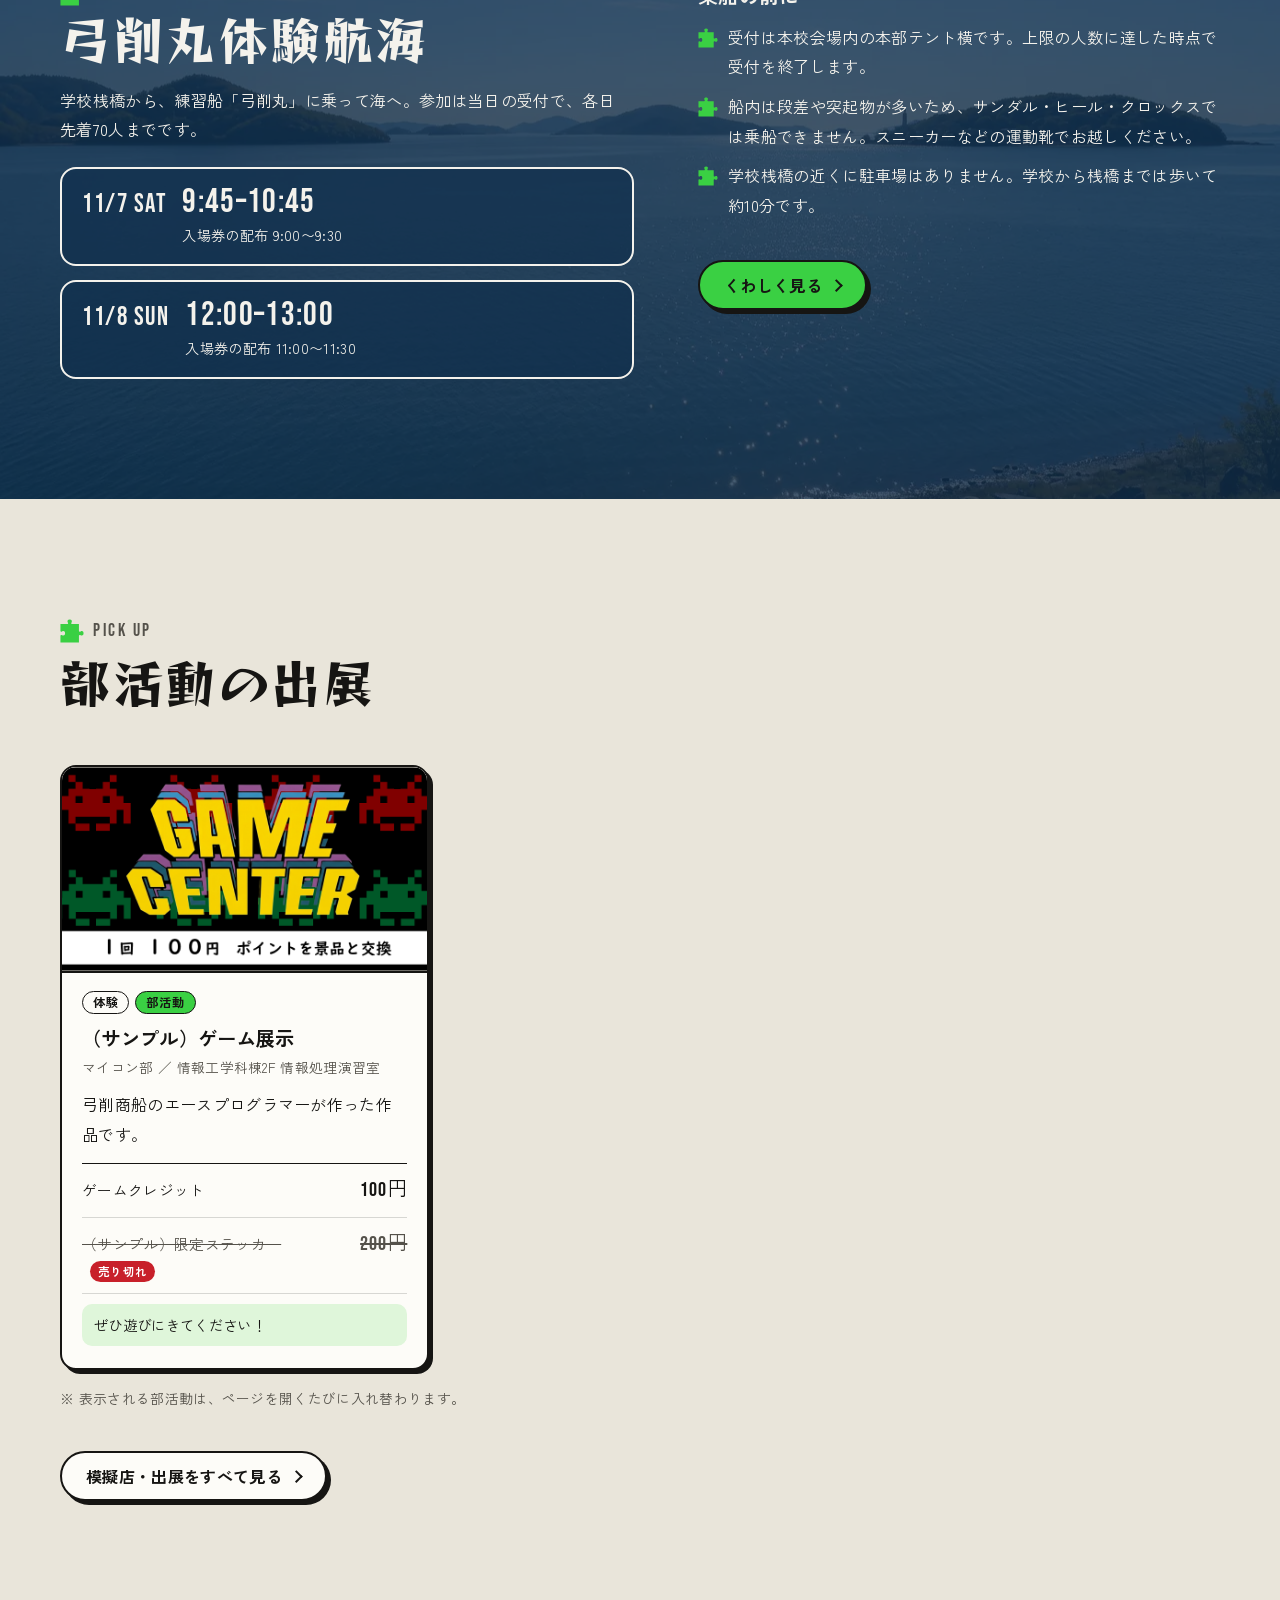
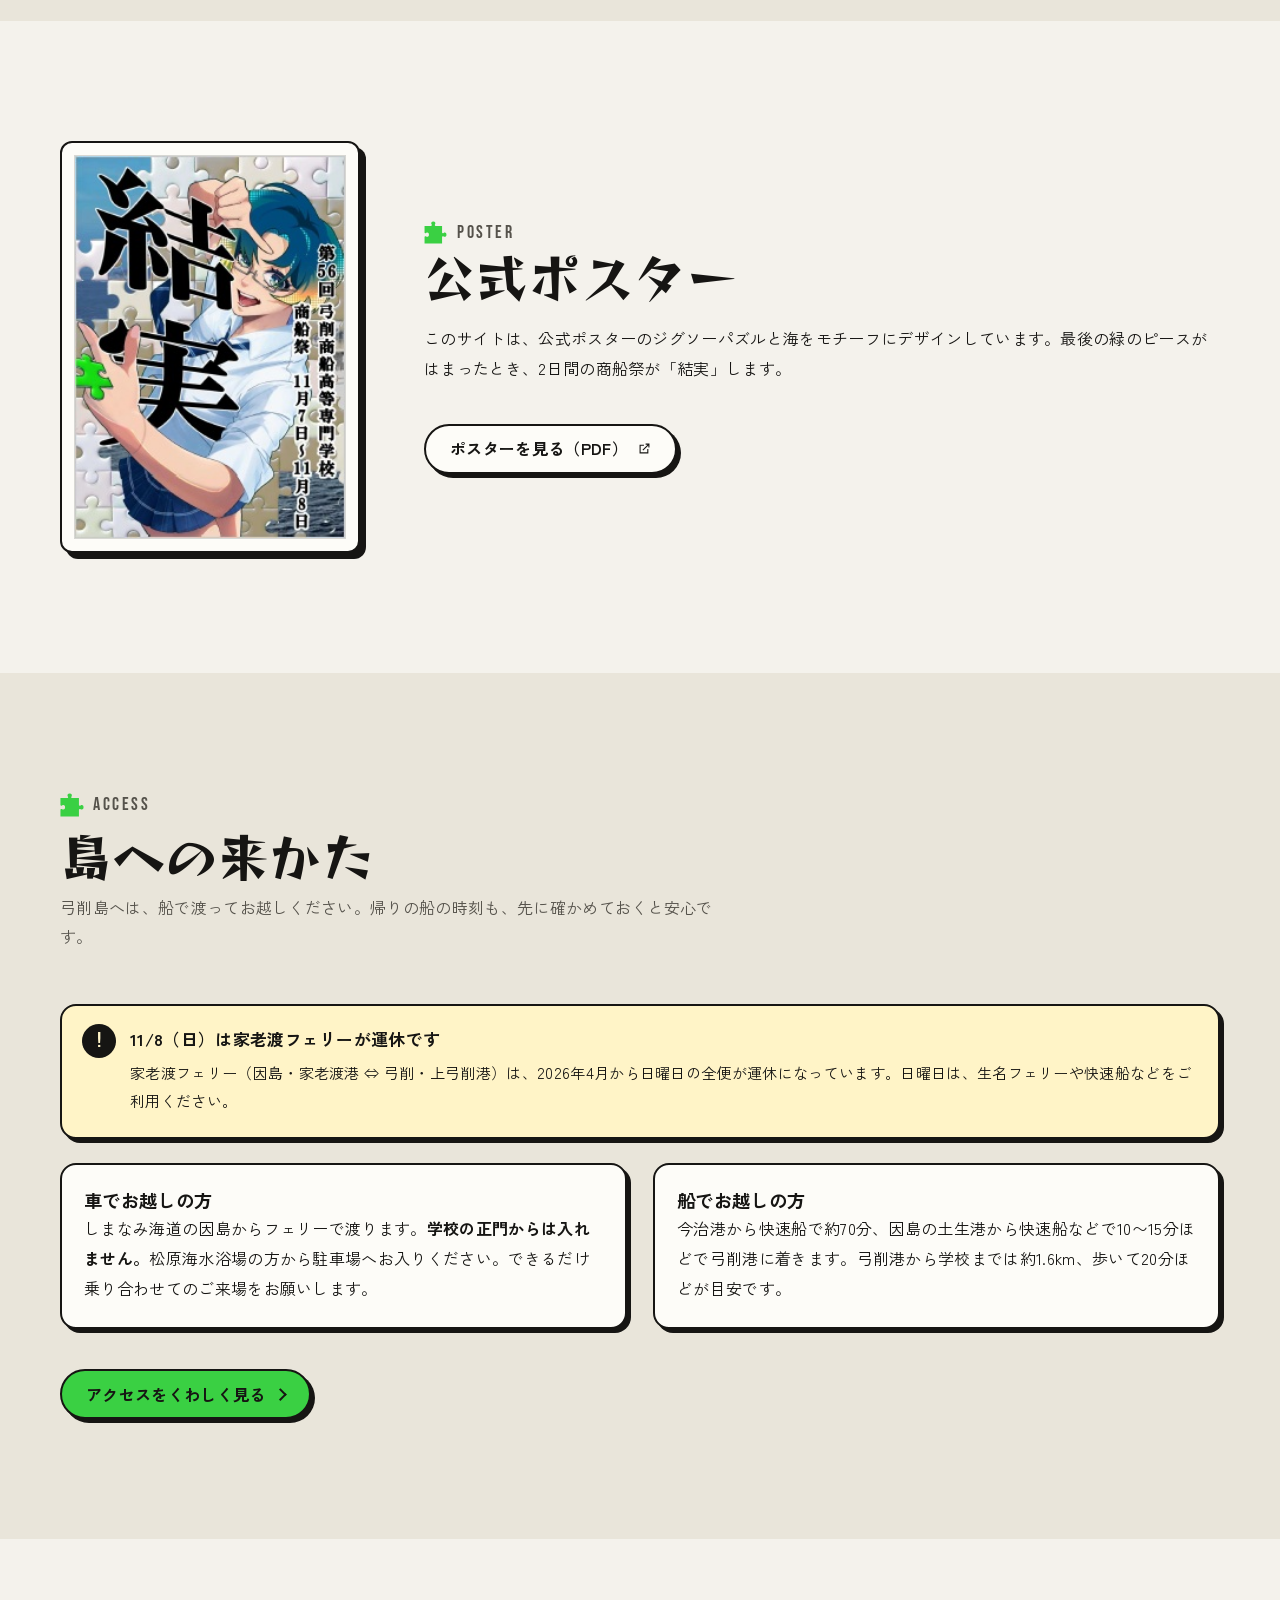
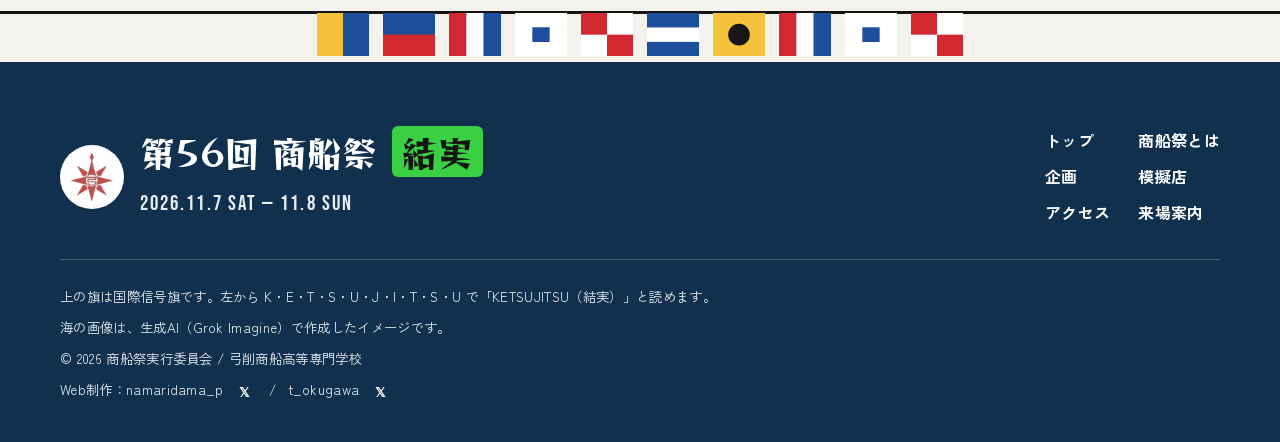
==== commit 405e7607: "デザインを刷新し、複数ページ構成に変更（公式ポスターのパズル×海がモチーフ） - 公式ポスターの「ジグソーパズル × 瀬戸内の海 × 力強い黒文字 × 緑のピース」をモチーフにデザインを刷新 - 1ペ" ====
--- a/index.html
+++ b/index.html
@@ -3,206 +3,266 @@
 <head>
   <meta charset="UTF-8">
   <meta name="viewport" content="width=device-width, initial-scale=1">
-  <title>商船祭2026 | 弓削商船高等専門学校 学園祭</title>
-  <meta name="description" content="弓削商船高等専門学校の学園祭「第56回 商船祭」の公式ウェブページ。2026年11月7日(土)・8日(日)開催。">
-  <meta name="theme-color" content="#121416">
-  <meta name="color-scheme" content="dark">
+  <title>第56回 商船祭「結実」| 弓削商船高等専門学校 学園祭 公式サイト</title>
+  <meta name="description" content="弓削商船高等専門学校の学園祭「第56回 商船祭」の公式サイト。テーマは「結実」。2026年11月7日(土) 9:00〜17:00・8日(日) 9:00〜16:00、愛媛県上島町・弓削島で開催。">
+  <meta name="theme-color" content="#f4f2ec">
+  <meta property="og:type" content="website">
+  <meta property="og:site_name" content="第56回 商船祭 公式サイト">
+  <meta property="og:title" content="第56回 商船祭「結実」| 弓削商船高等専門学校">
+  <meta property="og:description" content="2026年11月7日(土)・8日(日)、弓削島の弓削商船高等専門学校で開催。">
+  <meta property="og:url" content="https://namaridama-p.github.io/syousensai2026/">
+  <meta property="og:image" content="https://namaridama-p.github.io/syousensai2026/images/ogp.jpg">
+  <meta name="twitter:card" content="summary_large_image">
   <link rel="icon" href="favicon.png" type="image/png">
   <link rel="apple-touch-icon" href="apple-touch-icon.png">
+  <link rel="preload" as="image" href="images/hero/sea-1280.webp" imagesrcset="images/hero/sea-800.webp 800w, images/hero/sea-1280.webp 1280w" imagesizes="100vw" fetchpriority="high">
   <link rel="preconnect" href="https://fonts.googleapis.com">
   <link rel="preconnect" href="https://fonts.gstatic.com" crossorigin>
-  <link rel="stylesheet" href="https://fonts.googleapis.com/css2?family=Noto+Sans+JP:wght@300;400;500&family=Roboto:wght@300;400;500&display=swap">
-  <link rel="stylesheet" href="style.css?v=4">
+  <link rel="stylesheet" href="https://fonts.googleapis.com/css2?family=Bebas+Neue&family=Kaisei+Tokumin:wght@800&family=Reggae+One&family=Zen+Kaku+Gothic+New:wght@400;700&display=swap">
+  <link rel="stylesheet" href="style.css?v=5">
 </head>
 <body>
-  <a class="skip" href="#top">本文へスキップ</a>
+  <a class="skip" href="#main">本文へスキップ</a>
 
   <header class="site-header">
-    <a class="logo" href="#top" aria-label="商船祭2026 トップへ">
-      <svg class="mark" viewBox="0 0 24 24" aria-hidden="true"><polygon points="12.00,0.50 12.92,9.78 16.95,7.05 14.22,11.08 23.50,12.00 14.22,12.92 16.95,16.95 12.92,14.22 12.00,23.50 11.08,14.22 7.05,16.95 9.78,12.92 0.50,12.00 9.78,11.08 7.05,7.05 11.08,9.78"/></svg>
-      <span class="logo-text">商船祭<span>2026</span></span>
+    <a class="logo" href="index.html" aria-label="第56回 商船祭 トップへ">
+      <img src="images/emblem.webp" width="38" height="38" alt="">
+      <span class="logo-text"><b>商船祭</b><small>56th · 2026</small></span>
     </a>
+    <p class="status" data-festival-status></p>
     <button class="menu-btn" type="button" aria-label="メニューを開く" aria-expanded="false" aria-controls="global-nav"><span></span><span></span></button>
     <nav class="nav" id="global-nav" aria-label="サイト内">
-      <a href="#about"><span class="en" aria-hidden="true">About</span>商船祭とは</a>
-      <a href="#schedule"><span class="en" aria-hidden="true">Schedule</span>スケジュール</a>
-      <a href="#events"><span class="en" aria-hidden="true">Program</span>企画</a>
-      <a href="#clubs"><span class="en" aria-hidden="true">Clubs</span>部活動出展</a>
+      <a href="index.html" aria-current="page"><span class="en" aria-hidden="true">Top</span>トップ</a>
+      <a href="about.html"><span class="en" aria-hidden="true">About</span>商船祭とは</a>
+      <a href="program.html"><span class="en" aria-hidden="true">Program</span>企画</a>
       <a href="shops.html"><span class="en" aria-hidden="true">Shops</span>模擬店</a>
-      <a href="#access"><span class="en" aria-hidden="true">Access</span>アクセス</a>
-      <a href="#contact"><span class="en" aria-hidden="true">Contact</span>お問い合わせ</a>
+      <a href="access.html"><span class="en" aria-hidden="true">Access</span>アクセス</a>
+      <a href="info.html"><span class="en" aria-hidden="true">Guide</span>来場案内</a>
     </nav>
   </header>
 
-  <main id="top">
-    <section class="hero">
-      <div class="hero-visual" aria-hidden="true">
-        <img class="compass" src="images/compass.svg" alt="" width="800" height="800">
-      </div>
-      <p class="hero-caption" aria-hidden="true">Yuge Island, Seto Inland Sea<br>Kamijima, Ehime — Japan</p>
-
+  <main id="main">
+    <section class="hero" aria-labelledby="hero-title">
+      <div class="hero-media" aria-hidden="true">
+        <img src="images/hero/sea-1280.webp" srcset="images/hero/sea-800.webp 800w, images/hero/sea-1280.webp 1280w" sizes="100vw" width="1280" height="720" alt="" fetchpriority="high">
+      </div>
+      <svg class="puzzle" data-puzzle="hero" data-seed="56" aria-hidden="true" focusable="false"></svg>
       <div class="hero-inner">
-        <p class="eyebrow">The 56th Shosen-sai<span>第56回 弓削商船高等専門学校 学園祭</span></p>
-        <h1>商船祭<span>2026</span></h1>
-        <div class="hero-meta">
-          <p class="theme"><span class="label">Theme</span><strong>結実</strong></p>
-          <p class="date"><span class="label">Date</span><strong id="event-date-label">2026年11月7日(土) 10:00 〜 8日(日) 15:30</strong></p>
-        </div>
-        <div class="countdown" id="countdown" data-date="2026-11-07T10:00:00+09:00" role="timer" aria-label="開催までのカウントダウン">
-          <div aria-hidden="true"><b id="cd-d">0</b><small>Days</small></div>
-          <div aria-hidden="true"><b id="cd-h">00</b><small>Hours</small></div>
-          <div aria-hidden="true"><b id="cd-m">00</b><small>Min</small></div>
-          <div aria-hidden="true"><b id="cd-s">00</b><small>Sec</small></div>
-        </div>
-      </div>
-
-      <div class="scroll-cue" aria-hidden="true"><span></span></div>
-    </section>
-
-    <section id="about" class="section">
-      <header class="section-head" data-reveal>
-        <p class="section-no">01</p>
-        <p class="section-en">About</p>
-        <h2>商船祭とは</h2>
-      </header>
-      <div class="section-body about" data-reveal>
-        <p class="lead">商船祭は、瀬戸内海に浮かぶ弓削島にある弓削商船高等専門学校の学園祭です。学生が主役となって、展示・模擬店・ステージ発表など、この学校ならではの企画をお届けします。</p>
-      </div>
-    </section>
-
-    <section id="schedule" class="section">
-      <header class="section-head" data-reveal>
-        <p class="section-no">02</p>
-        <p class="section-en">Schedule</p>
-        <h2>スケジュール</h2>
-      </header>
-      <div class="section-body">
-        <div class="days">
-          <article class="day" data-reveal>
-            <h3><span class="day-no">Day 1</span><span class="day-date">11.07<small>Sat</small></span><span class="day-ja">1日目 11/7(土)</span></h3>
-            <ul class="timeline">
-              <li><time>10:00</time>開催</li>
-              <li><time>--:--</time>（詳細未定）</li>
-            </ul>
+        <h1 class="hero-title" id="hero-title"><span class="sr-only">第56回 弓削商船高等専門学校 商船祭 テーマ</span><span class="hero-theme">結実</span></h1>
+        <p class="hero-vert" aria-hidden="true" data-puzzle-keep><span>第56回 弓削商船高等専門学校</span><span>商船祭 11月7日〜11月8日</span></p>
+        <div class="hero-panel" data-puzzle-keep>
+          <p class="hero-kicker">2026年 第56回 弓削商船高等専門学校 商船祭</p>
+          <p class="hero-dates">11.7<small>SAT</small><span class="sep" aria-hidden="true">—</span>11.8<small>SUN</small></p>
+          <dl class="hero-hours">
+            <div><dt>11/7（土）</dt><dd>9:00〜17:00</dd></div>
+            <div><dt>11/8（日）</dt><dd>9:00〜16:00</dd></div>
+          </dl>
+          <p class="hero-place">会場：弓削商船高等専門学校（愛媛県上島町・弓削島）</p>
+          <div class="countdown" id="countdown" role="timer" aria-label="開催までのカウントダウン">
+            <span class="countdown-label" aria-hidden="true">開催まで</span>
+            <span class="countdown-nums" aria-hidden="true"><span><b data-cd="d">0</b>日</span><span><b data-cd="h">00</b>時間</span><span><b data-cd="m">00</b>分</span><span><b data-cd="s">00</b>秒</span></span>
+            <p class="countdown-message"></p>
+          </div>
+          <div class="btn-row hero-cta">
+            <a class="btn btn-green" href="program.html">企画を見る</a>
+            <a class="btn" href="access.html">アクセス</a>
+          </div>
+        </div>
+      </div>
+    </section>
+
+    <section class="section" aria-labelledby="welcome-title">
+      <div class="inner welcome-grid">
+        <figure class="hoist" data-reveal>
+          <svg class="flag" viewBox="0 0 60 50" role="img" aria-label="U旗"><use href="images/flags.svg#flag-U"/></svg>
+          <svg class="flag" viewBox="0 0 60 50" role="img" aria-label="W旗"><use href="images/flags.svg#flag-W"/></svg>
+          <svg class="flag" viewBox="0 0 60 50" role="img" aria-label="数字旗の2"><use href="images/flags.svg#flag-2"/></svg>
+          <figcaption>UW2<small>「ようこそ」の信号旗</small></figcaption>
+        </figure>
+        <div class="welcome-text" data-reveal>
+          <p class="sec-en">Welcome</p>
+          <h2 class="sec-title" id="welcome-title">ようこそ、商船祭へ。</h2>
+          <div class="flow">
+            <p>船どうしがあいさつを交わすとき、マストに国際信号旗を掲げます。「U」と「W」の旗に数字の「2」を加えた「UW2」は「ようこそ」の合図です。</p>
+            <p>瀬戸内海に浮かぶ弓削島の弓削商船高等専門学校で、第56回 商船祭を開催します。展示やイベント、模擬店、軽音部と吹奏楽部のライブ、練習船「弓削丸」の体験航海など、学生がつくる2日間をお楽しみください。同じ日にオープンキャンパスも開催します。</p>
+            <p><a class="text-link" href="about.html">テーマ「結実」について</a></p>
+          </div>
+        </div>
+      </div>
+    </section>
+
+    <section class="section alt" aria-labelledby="news-title">
+      <div class="inner">
+        <header class="sec-head">
+          <p class="sec-en">News</p>
+          <h2 class="sec-title" id="news-title">お知らせ</h2>
+        </header>
+        <ul class="news-list" data-news="3"><li class="empty">読み込み中…</li></ul>
+        <p class="more"><a class="text-link" href="info.html#news">お知らせをすべて見る</a></p>
+      </div>
+    </section>
+
+    <section class="section" aria-labelledby="program-title">
+      <div class="inner">
+        <header class="sec-head">
+          <p class="sec-en">Program</p>
+          <h2 class="sec-title" id="program-title">2日間の見どころ</h2>
+          <p class="sec-lead">展示やステージには、学生それぞれの個性や工夫、努力の成果が詰まっています。</p>
+        </header>
+        <div class="grid three">
+          <a class="card cat-card" href="program.html#categories" data-reveal>
+            <span class="icon" aria-hidden="true"><svg viewBox="0 0 24 24"><rect x="3" y="4" width="18" height="15" rx="1.5"/><path d="M6.5 15.5l3.5-4.5 3 3.5 2-2 2.5 3"/><circle cx="9" cy="8.5" r="1.3"/></svg></span>
+            <h3>展示</h3>
+            <p>学科や部活動、学生それぞれの工夫と努力の成果を展示します。</p>
+          </a>
+          <a class="card cat-card" href="program.html#categories" data-reveal>
+            <span class="icon" aria-hidden="true"><svg viewBox="0 0 24 24"><path d="M12 3l2.3 5.4 5.7.5-4.3 3.8 1.3 5.8L12 15.4l-5 3.1 1.3-5.8L4 8.9l5.7-.5z"/></svg></span>
+            <h3>イベント</h3>
+            <p>学生も来場者も、みんなで楽しく参加できるイベントです。</p>
+          </a>
+          <a class="card cat-card" href="shops.html" data-reveal>
+            <span class="icon" aria-hidden="true"><svg viewBox="0 0 24 24"><path d="M3 9l2-5h14l2 5z"/><path d="M5 9v11h14V9"/><path d="M10 20v-5h4v5"/></svg></span>
+            <h3>出店（模擬店）</h3>
+            <p>さまざまな模擬店や、体験ができるお店が並びます。</p>
+          </a>
+          <a class="card cat-card" href="program.html#categories" data-reveal>
+            <span class="icon" aria-hidden="true"><svg viewBox="0 0 24 24"><path d="M9 18V5l11-2v13"/><circle cx="6" cy="18" r="3"/><circle cx="17" cy="16" r="3"/></svg></span>
+            <h3>ライブ</h3>
+            <p>軽音部のライブと、吹奏楽部の演奏を行います。</p>
+          </a>
+          <a class="card cat-card" href="program.html#categories" data-reveal>
+            <span class="icon" aria-hidden="true"><svg viewBox="0 0 24 24"><path d="M3 10l9-5 9 5"/><path d="M5 10v10h14V10"/><path d="M10 20v-5h4v5"/></svg></span>
+            <h3>オープンキャンパス</h3>
+            <p>商船祭と同じ日に、オープンキャンパスを開催します。</p>
+          </a>
+          <a class="card cat-card" href="program.html#yugemaru" data-reveal>
+            <span class="icon sea" aria-hidden="true"><svg viewBox="0 0 24 24"><path d="M3 14h18l-2.5 5h-13z"/><path d="M6 14V9h12v5"/><path d="M9 9V6h6v3"/><path d="M12 3v3"/></svg></span>
+            <h3>弓削丸体験航海</h3>
+            <p>学校桟橋から練習船「弓削丸」に乗れます。各日 先着70人。</p>
+          </a>
+        </div>
+        <p class="more"><a class="btn btn-green" href="program.html">企画・タイムテーブルを見る</a></p>
+      </div>
+    </section>
+
+    <section class="band" aria-labelledby="yugemaru-title">
+      <div class="inner band-grid">
+        <div data-reveal>
+          <p class="sec-en">Training ship</p>
+          <h2 class="sec-title" id="yugemaru-title">弓削丸体験航海</h2>
+          <p style="margin: 16px 0 22px">学校桟橋から、練習船「弓削丸」に乗って海へ。参加は当日の受付で、各日 先着70人までです。</p>
+          <ul class="voyage-list">
+            <li><span class="day">11/7 SAT</span><span class="time">9:45–10:45</span><span class="ticket">入場券の配布 9:00〜9:30</span></li>
+            <li><span class="day">11/8 SUN</span><span class="time">12:00–13:00</span><span class="ticket">入場券の配布 11:00〜11:30</span></li>
+          </ul>
+        </div>
+        <div data-reveal>
+          <h3 style="font-size: 1.25rem; margin-bottom: 14px">乗船の前に</h3>
+          <ul class="check-list">
+            <li>受付は本校会場内の本部テント横です。上限の人数に達した時点で受付を終了します。</li>
+            <li>船内は段差や突起物が多いため、サンダル・ヒール・クロックスでは乗船できません。スニーカーなどの運動靴でお越しください。</li>
+            <li>学校桟橋の近くに駐車場はありません。学校から桟橋までは歩いて約10分です。</li>
+          </ul>
+          <p class="more"><a class="btn btn-green" href="program.html#yugemaru">くわしく見る</a></p>
+        </div>
+      </div>
+    </section>
+
+    <section class="section alt" aria-labelledby="clubs-title">
+      <div class="inner">
+        <header class="sec-head">
+          <p class="sec-en">Pick up</p>
+          <h2 class="sec-title" id="clubs-title">部活動の出展</h2>
+        </header>
+        <div class="grid three" id="club-list"><p class="cards-empty empty-box">読み込み中…</p></div>
+        <p class="note" style="margin-top: 16px">※ 表示される部活動は、ページを開くたびに入れ替わります。</p>
+        <p class="more"><a class="btn" href="shops.html">模擬店・出展をすべて見る</a></p>
+      </div>
+    </section>
+
+    <section class="section" aria-labelledby="poster-title">
+      <div class="inner poster-grid">
+        <figure class="poster-frame" data-reveal>
+          <img src="images/poster.jpg" width="230" height="324" loading="lazy" alt="第56回 商船祭の公式ポスター。縦書きの大きな「結実」の文字と、ジグソーパズルの緑のピースを手にした学生のイラスト。パズルのすき間から瀬戸内の海がのぞいています。">
+        </figure>
+        <div data-reveal>
+          <p class="sec-en">Poster</p>
+          <h2 class="sec-title" id="poster-title">公式ポスター</h2>
+          <p style="margin-top: 16px">このサイトは、公式ポスターのジグソーパズルと海をモチーフにデザインしています。最後の緑のピースがはまったとき、2日間の商船祭が「結実」します。</p>
+          <p class="more"><a class="btn" href="https://www.yuge.ac.jp/wp-content/uploads/2026/10/R08_festivalposter.pdf" target="_blank" rel="noopener">ポスターを見る（PDF）</a></p>
+        </div>
+      </div>
+    </section>
+
+    <section class="section alt" aria-labelledby="access-title">
+      <div class="inner">
+        <header class="sec-head">
+          <p class="sec-en">Access</p>
+          <h2 class="sec-title" id="access-title">島への来かた</h2>
+          <p class="sec-lead">弓削島へは、船で渡ってお越しください。帰りの船の時刻も、先に確かめておくと安心です。</p>
+        </header>
+        <div class="alert" data-reveal>
+          <strong>11/8（日）は家老渡フェリーが運休です</strong>
+          <p>家老渡フェリー（因島・家老渡港 ⇔ 弓削・上弓削港）は、2026年4月から日曜日の全便が運休になっています。日曜日は、生名フェリーや快速船などをご利用ください。</p>
+        </div>
+        <div class="grid two" style="margin-top: 24px">
+          <article class="card" data-reveal>
+            <h3>車でお越しの方</h3>
+            <p>しまなみ海道の因島からフェリーで渡ります。<strong>学校の正門からは入れません。</strong>松原海水浴場の方から駐車場へお入りください。できるだけ乗り合わせてのご来場をお願いします。</p>
           </article>
-          <article class="day" data-reveal data-reveal-delay="120">
-            <h3><span class="day-no">Day 2</span><span class="day-date">11.08<small>Sun</small></span><span class="day-ja">2日目 11/8(日)</span></h3>
-            <ul class="timeline">
-              <li><time>--:--</time>（詳細未定）</li>
-              <li><time>15:30</time>終了</li>
-            </ul>
+          <article class="card" data-reveal>
+            <h3>船でお越しの方</h3>
+            <p>今治港から快速船で約70分、因島の土生港から快速船などで10〜15分ほどで弓削港に着きます。弓削港から学校までは約1.6km、歩いて20分ほどが目安です。</p>
           </article>
         </div>
-        <p class="note">※ 開始・終了時刻以外の詳細は決まり次第掲載します。</p>
-      </div>
-    </section>
-
-    <section id="events" class="section">
-      <header class="section-head" data-reveal>
-        <p class="section-no">03</p>
-        <p class="section-en">Program</p>
-        <h2>企画紹介</h2>
-      </header>
-      <div class="section-body">
-        <div class="tiles">
-          <article class="tile" data-reveal>
-            <span class="tile-no">01</span>
-            <p class="tile-en">Food Stalls</p>
-            <h3>模擬店</h3>
-            <p>各クラス・部活動による飲食の出店。</p>
-          </article>
-          <article class="tile" data-reveal data-reveal-delay="80">
-            <span class="tile-no">02</span>
-            <p class="tile-en">Exhibition</p>
-            <h3>展示</h3>
-            <p>研究・制作物の展示や体験コーナー。</p>
-          </article>
-          <article class="tile" data-reveal data-reveal-delay="160">
-            <span class="tile-no">03</span>
-            <p class="tile-en">Stage</p>
-            <h3>ステージ</h3>
-            <p>バンド、有志によるパフォーマンス。</p>
-          </article>
-          <article class="tile" data-reveal data-reveal-delay="240">
-            <span class="tile-no">04</span>
-            <p class="tile-en">Maritime</p>
-            <h3>商船学科企画</h3>
-            <p>船にまつわる体験企画。</p>
-          </article>
-        </div>
-        <p class="note">※ 企画名・内容は仮です。</p>
-      </div>
-    </section>
-
-    <section id="clubs" class="section">
-      <header class="section-head" data-reveal>
-        <p class="section-no">04</p>
-        <p class="section-en">Clubs</p>
-        <h2>部活動出展</h2>
-      </header>
-      <div class="section-body">
-        <div class="cards three" id="club-list">
-          <p>読み込み中…</p>
-        </div>
-        <p class="more"><a class="btn" href="shops.html">もっとみる<span class="arrow" aria-hidden="true"></span></a></p>
-        <p class="note">※ 表示される部活動は、ページを開くたびに入れ替わります。</p>
-      </div>
-    </section>
-
-    <section id="access" class="section">
-      <header class="section-head" data-reveal>
-        <p class="section-no">05</p>
-        <p class="section-en">Access</p>
-        <h2>アクセス</h2>
-      </header>
-      <div class="section-body access" data-reveal>
-        <div class="access-text">
-          <p class="place"><strong>弓削商船高等専門学校</strong><br>愛媛県越智郡上島町弓削下弓削1000番地</p>
-          <ul class="plain">
-            <li>弓削島へは、フェリーまたは旅客船でお越しください。</li>
-          </ul>
-        </div>
-        <div class="map">
-          <iframe title="弓削商船高等専門学校の地図" loading="lazy"
-            src="https://maps.google.com/maps?q=%E5%BC%93%E5%89%8A%E5%95%86%E8%88%B9%E9%AB%98%E7%AD%89%E5%B0%82%E9%96%80%E5%AD%A6%E6%A0%A1&output=embed"></iframe>
-        </div>
-      </div>
-    </section>
-
-    <section id="contact" class="section">
-      <header class="section-head" data-reveal>
-        <p class="section-no">06</p>
-        <p class="section-en">Contact</p>
-        <h2>お問い合わせ</h2>
-      </header>
-      <div class="section-body" data-reveal>
-        <dl class="info">
-          <div><dt>主催</dt><dd>商船祭実行委員会</dd></div>
-          <div><dt>メール</dt><dd>（未定）</dd></div>
-          <div><dt>SNS</dt><dd>最新情報は公式SNSでもお知らせします。（準備中）</dd></div>
-        </dl>
+        <p class="more"><a class="btn btn-green" href="access.html">アクセスをくわしく見る</a></p>
       </div>
     </section>
   </main>
 
   <footer class="site-footer">
+    <div class="bunting" data-flags="K E T S U J I T S U" aria-hidden="true"></div>
     <div class="footer-inner">
-      <p class="footer-mark" aria-hidden="true">
-        <svg class="mark" viewBox="0 0 24 24"><polygon points="12.00,0.50 12.92,9.78 16.95,7.05 14.22,11.08 23.50,12.00 14.22,12.92 16.95,16.95 12.92,14.22 12.00,23.50 11.08,14.22 7.05,16.95 9.78,12.92 0.50,12.00 9.78,11.08 7.05,7.05 11.08,9.78"/></svg>
-        Shosen-sai 2026
-      </p>
-      <p>&copy; 2026 商船祭実行委員会 / 弓削商船高等専門学校</p>
-      <p class="credit">
-        Web制作：namaridama_p
-        <a class="x-link" href="https://x.com/namaridama_p" target="_blank" rel="noopener noreferrer" aria-label="namaridama_pのX">𝕏</a>
-        <span class="credit-sep" aria-hidden="true">/</span>
-        t_okugawa
-        <a class="x-link" href="https://x.com/toma_okugawa" target="_blank" rel="noopener noreferrer" aria-label="t_okugawaのX">𝕏</a>
-      </p>
+      <div class="footer-brand">
+        <span class="footer-emblem"><img src="images/emblem.webp" width="48" height="48" alt=""></span>
+        <p class="footer-title">第56回 商船祭<span>結実</span></p>
+        <p class="footer-date">2026.11.7 SAT — 11.8 SUN</p>
+      </div>
+      <nav class="footer-nav" aria-label="フッター">
+        <a href="index.html">トップ</a>
+        <a href="about.html">商船祭とは</a>
+        <a href="program.html">企画</a>
+        <a href="shops.html">模擬店</a>
+        <a href="access.html">アクセス</a>
+        <a href="info.html">来場案内</a>
+      </nav>
+      <div class="footer-meta">
+        <p>上の旗は国際信号旗です。左から K・E・T・S・U・J・I・T・S・U で「KETSUJITSU（結実）」と読めます。</p>
+        <p>海の画像は、生成AI（Grok Imagine）で作成したイメージです。</p>
+        <p>&copy; 2026 商船祭実行委員会 / 弓削商船高等専門学校</p>
+        <p class="credit">
+          Web制作：namaridama_p
+          <a class="x-link" href="https://x.com/namaridama_p" target="_blank" rel="noopener noreferrer" aria-label="namaridama_pのX">𝕏</a>
+          <span class="credit-sep" aria-hidden="true">/</span>
+          t_okugawa
+          <a class="x-link" href="https://x.com/toma_okugawa" target="_blank" rel="noopener noreferrer" aria-label="t_okugawaのX">𝕏</a>
+        </p>
+      </div>
     </div>
   </footer>
 
-  <script src="script.js"></script>
-  <script src="shops.js"></script>
+  <nav class="tabbar" aria-label="よく使うページ">
+    <a href="program.html"><svg viewBox="0 0 24 24" aria-hidden="true"><rect x="3" y="5" width="18" height="16" rx="2"/><path d="M3 10h18M8 3v4M16 3v4"/></svg>企画</a>
+    <a href="shops.html"><svg viewBox="0 0 24 24" aria-hidden="true"><path d="M3 9l2-5h14l2 5z"/><path d="M5 9v11h14V9"/><path d="M10 20v-5h4v5"/></svg>模擬店</a>
+    <a href="access.html"><svg viewBox="0 0 24 24" aria-hidden="true"><path d="M3 14h18l-2.5 5h-13z"/><path d="M6 14V9h12v5"/><path d="M9 9V6h6v3"/></svg>アクセス</a>
+    <a href="info.html"><svg viewBox="0 0 24 24" aria-hidden="true"><circle cx="12" cy="12" r="9"/><path d="M12 11v6M12 7.5v.5"/></svg>案内</a>
+  </nav>
+
+  <script type="speculationrules">
+  { "prefetch": [{ "where": { "selector_matches": ".nav a, .tabbar a" }, "eagerness": "moderate" }] }
+  </script>
+  <script src="script.js?v=5" defer></script>
+  <script src="news.js?v=5" defer></script>
+  <script src="shops.js?v=5" defer></script>
 </body>
 </html>
--- a/style.css
+++ b/style.css
@@ -1,467 +1,712 @@
 /* =========================================================
-   商船祭2026  —  style
-   夜の海と海図をモチーフにした、モノトーン基調のデザイン。
-   アクセントは校章(コンパスマーク)の赤 1色だけ。
-   ========================================================= */
+   第56回 商船祭 公式サイト — style.css
+   テーマ「結実」。公式ポスターの
+   「ジグソーパズル × 瀬戸内の海 × 力強い黒文字 × 緑のピース」を
+   Web に置き換えたデザインです。
+   ========================================================= */
+
+/* ---------- 色・文字・サイズ ---------- */
 :root {
-  --bg: #121416;
-  --bg-deep: #0c0e10;
-  --surface: #1a1d20;
-  --line: rgba(255, 255, 255, .13);
-  --line-strong: rgba(255, 255, 255, .42);
-  --text: #f0f0ec;
-  --muted: #a3a7ab;
-  --accent: #ed1c24;          /* 校章の赤 */
-  --accent-text: #ff5f63;     /* 暗い背景の上で文字に使う赤 */
-  --max: 1120px;
-  --gutter: clamp(20px, 4.5vw, 56px);
+  --ink: #161513;            /* 文字と線（ポスターの黒） */
+  --ink-soft: #55524b;       /* 補足の文字 */
+  --paper: #f4f2ec;          /* 背景（パズルの白） */
+  --paper-2: #e9e5da;        /* 背景の切り替え */
+  --piece: #fdfcf8;          /* カード */
+  --line: rgba(22, 21, 19, .16);
+  --sea: #1d5b93;            /* リンク・海の青 */
+  --sea-deep: #10304d;       /* 濃い海の青（フッターなど） */
+  --green: #3ad043;          /* 最後のピースの緑（差し色） */
+  --green-soft: #dff6da;
+  --green-deep: #1d7524;     /* 明るい背景で読める緑 */
+  --red: #c8202a;            /* 注意・売り切れ */
+  --yellow-soft: #fff4c7;    /* 注意書きの背景 */
+
+  --font-body: "Zen Kaku Gothic New", "Hiragino Sans", "Hiragino Kaku Gothic ProN", "Yu Gothic", "Meiryo", sans-serif;
+  --font-display: "Reggae One", "Kaisei Tokumin", "Hiragino Mincho ProN", "Yu Mincho", serif;
+  --font-head: "Kaisei Tokumin", "Hiragino Mincho ProN", "Yu Mincho", serif;
+  --font-num: "Bebas Neue", "Arial Narrow", "Zen Kaku Gothic New", sans-serif;
+
+  --max: 1160px;
+  --gutter: clamp(18px, 4.6vw, 56px);
   --header-h: 64px;
+  --radius: 16px;
+  --border: 2px solid var(--ink);
+  --pop: 4px 4px 0 var(--ink);
   --ease: cubic-bezier(.2, .7, .2, 1);
-  --font: "Roboto", "Noto Sans JP", "Hiragino Sans", "Hiragino Kaku Gothic ProN", "Yu Gothic", "Meiryo", sans-serif;
-  --font-en: "Roboto", "Helvetica Neue", Arial, sans-serif;
-  color-scheme: dark;
-}
-
-* { box-sizing: border-box; }
-html { scroll-behavior: smooth; scroll-padding-top: var(--header-h); -webkit-text-size-adjust: 100%; }
+  color-scheme: light;
+}
+
+/* ---------- 基本 ---------- */
+*, *::before, *::after { box-sizing: border-box; }
+html { -webkit-text-size-adjust: 100%; scroll-padding-top: calc(var(--header-h) + 16px); }
 body {
   margin: 0;
-  font-family: var(--font);
-  font-weight: 400;
-  line-height: 1.9;
-  letter-spacing: .03em;
-  color: var(--text);
-  background: var(--bg);
+  font-family: var(--font-body);
+  font-size: 1rem;
+  line-height: 1.85;
+  letter-spacing: .02em;
+  color: var(--ink);
+  background: var(--paper);
   -webkit-font-smoothing: antialiased;
-  -moz-osx-font-smoothing: grayscale;
+  overflow-wrap: anywhere;
 }
 body.menu-open { overflow: hidden; }
-h1, h2, h3 { font-feature-settings: "palt"; font-weight: 400; }
-img { max-width: 100%; }
-a { color: inherit; text-underline-offset: .3em; text-decoration-thickness: 1px; }
-::selection { background: var(--accent); color: #fff; }
-:focus-visible { outline: 1px solid var(--text); outline-offset: 4px; }
-
+h1, h2, h3, h4 { margin: 0; line-height: 1.35; font-weight: 700; }
+p, ul, ol, dl, dd, figure { margin: 0; }
+ul, ol { padding: 0; }
+img, svg, video { display: block; max-width: 100%; }
+img { height: auto; }
+a { color: var(--sea); text-underline-offset: .22em; text-decoration-thickness: 1px; }
+a:hover { text-decoration-thickness: 2px; }
+:focus-visible { outline: 3px solid var(--sea); outline-offset: 3px; border-radius: 4px; }
+::selection { background: var(--green); color: var(--ink); }
+.sr-only {
+  position: absolute !important; width: 1px; height: 1px; padding: 0; margin: -1px;
+  overflow: hidden; clip: rect(0 0 0 0); white-space: nowrap; border: 0;
+}
 .skip {
   position: absolute; left: 12px; top: 12px; z-index: 100;
-  padding: 8px 16px; background: var(--text); color: var(--bg); text-decoration: none;
+  padding: 8px 16px; border: var(--border); border-radius: 999px;
+  background: var(--green); color: var(--ink); font-weight: 700; text-decoration: none;
   transform: translateY(-200%);
 }
-.skip:focus { transform: none; outline-color: var(--accent); }
+.skip:focus { transform: none; }
+.flow > * + * { margin-top: 1em; }
 
 /* ---------- ヘッダー ---------- */
 .site-header {
-  position: fixed; inset: 0 0 auto 0; z-index: 20;
-  display: flex; align-items: center; justify-content: space-between;
+  position: sticky; top: 0; z-index: 40;
+  display: flex; align-items: center; gap: 18px;
   height: var(--header-h); padding: 0 var(--gutter);
-}
-/* 背景のぼかしは疑似要素に持たせる(header 自体に backdrop-filter を付けると、
-   中の position: fixed なスマホ用メニューの基準がヘッダーになってしまうため) */
+  view-transition-name: site-header;
+}
+/* 背景のぼかしは疑似要素に持たせる（header 自体に backdrop-filter を付けると、
+   中の position: fixed なスマホ用メニューの基準がヘッダーになってしまうため） */
 .site-header::before {
   content: ""; position: absolute; inset: 0; z-index: -1;
-  background: rgba(12, 14, 16, .86);
-  border-bottom: 1px solid var(--line);
-  -webkit-backdrop-filter: blur(12px);
-  backdrop-filter: blur(12px);
-  opacity: 0; transition: opacity .4s;
-}
-.site-header.is-scrolled::before, .subpage .site-header::before,
-body.menu-open .site-header::before { opacity: 1; }
+  background: rgba(244, 242, 236, .92);
+  border-bottom: var(--border);
+  -webkit-backdrop-filter: blur(10px);
+  backdrop-filter: blur(10px);
+}
 .logo {
-  display: inline-flex; align-items: center; gap: 12px;
-  color: var(--text); text-decoration: none;
-  font-weight: 500; font-size: 1.05rem; letter-spacing: .14em;
-}
-.logo .mark { width: 22px; height: 22px; fill: var(--accent); flex: none; }
-.logo-text span {
-  margin-left: .45em; font-family: var(--font-en); font-weight: 400;
-  letter-spacing: .08em; color: var(--muted);
-}
-.nav { display: flex; gap: clamp(16px, 2.2vw, 32px); }
+  display: inline-flex; align-items: center; gap: 10px; margin-right: auto;
+  color: var(--ink); text-decoration: none;
+}
+.logo img { width: 38px; height: 38px; }
+.logo-text { display: grid; line-height: 1.05; }
+.logo-text b { font-family: var(--font-display); font-weight: 400; font-size: 1.35rem; letter-spacing: .06em; }
+.logo-text small { font-family: var(--font-num); font-size: .92rem; letter-spacing: .12em; color: var(--ink-soft); }
+.status {
+  flex: none; padding: 3px 12px; border: var(--border); border-radius: 999px;
+  background: var(--green); font-size: .78rem; font-weight: 700; line-height: 1.6; white-space: nowrap;
+}
+.status:empty { display: none; }
+.nav { display: flex; gap: clamp(10px, 1.7vw, 26px); }
 .nav a {
+  position: relative; display: grid; justify-items: center;
+  padding: 6px 2px; color: var(--ink); text-decoration: none;
+  font-size: .86rem; font-weight: 700; line-height: 1.3; white-space: nowrap;
+}
+.nav .en { font-family: var(--font-num); font-size: .8rem; font-weight: 400; letter-spacing: .14em; color: var(--ink-soft); }
+.nav a::after {
+  content: ""; position: absolute; left: 0; right: 0; bottom: -3px; height: 4px;
+  border-radius: 2px; background: var(--green);
+  transform: scaleX(0); transition: transform .3s var(--ease);
+}
+.nav a:hover::after, .nav a:focus-visible::after, .nav a[aria-current="page"]::after { transform: scaleX(1); }
+.menu-btn {
+  display: none; position: relative; flex: none; width: 46px; height: 46px; margin-right: -6px;
+  border: var(--border); border-radius: 12px; background: var(--piece); color: var(--ink); cursor: pointer;
+}
+.menu-btn span {
+  position: absolute; left: 11px; right: 11px; height: 2px; border-radius: 2px; background: currentColor;
+  transition: transform .35s var(--ease), top .35s var(--ease);
+}
+.menu-btn span:first-child { top: 16px; }
+.menu-btn span:last-child { top: 26px; }
+.menu-btn[aria-expanded="true"] span:first-child { top: 21px; transform: rotate(35deg); }
+.menu-btn[aria-expanded="true"] span:last-child { top: 21px; transform: rotate(-35deg); }
+
+/* ---------- スマホ用の下部メニュー ---------- */
+.tabbar { display: none; }
+
+/* ---------- ボタン・リンク ---------- */
+.btn {
+  display: inline-flex; align-items: center; justify-content: center; gap: .55em;
+  min-height: 50px; padding: 10px 24px;
+  border: var(--border); border-radius: 999px; background: var(--piece); box-shadow: var(--pop);
+  color: var(--ink); font-weight: 700; line-height: 1.4; text-decoration: none;
+  transition: transform .2s var(--ease), box-shadow .2s var(--ease), background-color .2s;
+}
+.btn:hover { transform: translate(-1px, -1px); box-shadow: 5px 5px 0 var(--ink); }
+.btn:active { transform: translate(3px, 3px); box-shadow: 1px 1px 0 var(--ink); }
+.btn-green { background: var(--green); }
+.btn::after {
+  content: ""; width: .55em; height: .55em; margin-left: .1em;
+  border-top: 2px solid currentColor; border-right: 2px solid currentColor; transform: rotate(45deg);
+}
+.btn[href$=".pdf"]::after, .btn[target="_blank"]::after {
+  width: .8em; height: .8em; border: 0; transform: none;
+  background: currentColor;
+  -webkit-mask: url("data:image/svg+xml,%3Csvg xmlns='http://www.w3.org/2000/svg' viewBox='0 0 24 24'%3E%3Cpath d='M14 3h7v7h-2V6.4l-9.3 9.3-1.4-1.4L17.6 5H14V3zM5 5h6v2H5v12h12v-6h2v8H3V5h2z'/%3E%3C/svg%3E") center / contain no-repeat;
+  mask: url("data:image/svg+xml,%3Csvg xmlns='http://www.w3.org/2000/svg' viewBox='0 0 24 24'%3E%3Cpath d='M14 3h7v7h-2V6.4l-9.3 9.3-1.4-1.4L17.6 5H14V3zM5 5h6v2H5v12h12v-6h2v8H3V5h2z'/%3E%3C/svg%3E") center / contain no-repeat;
+}
+.btn-row { display: flex; flex-wrap: wrap; gap: 14px 16px; }
+.text-link { font-weight: 700; color: var(--ink); text-decoration-color: var(--green); text-decoration-thickness: 3px; }
+.text-link::after { content: " →"; }
+
+/* ---------- セクション共通 ---------- */
+.section { padding: clamp(72px, 10vw, 120px) var(--gutter); }
+.section.alt { background: var(--paper-2); }
+.inner { max-width: var(--max); margin: 0 auto; }
+.inner.narrow { max-width: 820px; }
+.sec-head { display: grid; gap: 6px; margin-bottom: clamp(30px, 5vw, 52px); }
+.sec-en {
+  display: flex; align-items: center; gap: .55em;
+  font-family: var(--font-num); font-size: 1.1rem; letter-spacing: .14em; line-height: 1; color: var(--ink-soft);
+}
+.sec-en::before {
+  content: ""; flex: none; width: 1.35em; height: 1.35em; background: var(--green);
+  -webkit-mask: url("images/piece.svg") center / contain no-repeat;
+  mask: url("images/piece.svg") center / contain no-repeat;
+}
+.sec-title { font-family: var(--font-display); font-weight: 400; font-size: clamp(1.9rem, 4.6vw, 3.2rem); line-height: 1.25; letter-spacing: .03em; }
+.sec-lead { max-width: 42em; color: var(--ink-soft); }
+.note { font-size: .86rem; line-height: 1.8; color: var(--ink-soft); }
+.note + .note { margin-top: .4em; }
+.more { margin-top: clamp(28px, 4vw, 40px); }
+.updated { font-size: .82rem; color: var(--ink-soft); }
+
+/* ---------- カード ---------- */
+.card {
+  position: relative; min-width: 0;
+  padding: 22px 22px 24px; border: var(--border); border-radius: var(--radius);
+  background: var(--piece); box-shadow: var(--pop);
+}
+.card h3 { font-size: 1.15rem; line-height: 1.5; }
+.card p + p { margin-top: .6em; }
+.grid { display: grid; gap: clamp(16px, 2.4vw, 26px); }
+.grid.two { grid-template-columns: repeat(2, minmax(0, 1fr)); }
+.grid.three { grid-template-columns: repeat(3, minmax(0, 1fr)); }
+.tag {
+  display: inline-block; padding: 0 10px; border: 1.5px solid var(--ink); border-radius: 999px;
+  background: var(--piece); font-size: .76rem; font-weight: 700; line-height: 1.75; letter-spacing: .06em; white-space: nowrap;
+}
+.tag.green { background: var(--green); }
+
+/* 企画のアイコン（パズルのピース形） */
+.cat-card { display: grid; grid-template-columns: auto 1fr; gap: 6px 16px; align-items: start; text-decoration: none; color: var(--ink); }
+.cat-card .icon { grid-row: span 2; }
+.cat-card h3 { align-self: end; }
+.cat-card p { font-size: .9rem; color: var(--ink-soft); }
+a.cat-card { transition: transform .2s var(--ease), box-shadow .2s var(--ease); }
+a.cat-card:hover { transform: translate(-2px, -2px); box-shadow: 6px 6px 0 var(--ink); }
+.icon { position: relative; width: 58px; height: 58px; flex: none; }
+.icon::before {
+  content: ""; position: absolute; inset: 0; background: var(--green);
+  -webkit-mask: url("images/piece.svg") center / contain no-repeat;
+  mask: url("images/piece.svg") center / contain no-repeat;
+}
+.icon svg { position: absolute; left: 13px; top: 17px; width: 26px; height: 26px; fill: none; stroke: var(--ink); stroke-width: 2; stroke-linecap: round; stroke-linejoin: round; }
+.icon.sea::before { background: #a9d3f2; }
+
+/* ---------- 注意書き ---------- */
+.alert {
+  display: grid; grid-template-columns: auto 1fr; gap: 4px 14px; align-items: start;
+  padding: 18px 20px; border: var(--border); border-radius: var(--radius);
+  background: var(--yellow-soft); box-shadow: var(--pop);
+}
+.alert::before {
+  content: "!"; grid-row: span 3; display: grid; place-items: center;
+  width: 34px; height: 34px; border-radius: 50%; background: var(--ink); color: var(--yellow-soft);
+  font-family: var(--font-num); font-size: 1.3rem; line-height: 1;
+}
+.alert strong { font-size: 1.05rem; }
+.alert p { font-size: .94rem; }
+.alert + .alert { margin-top: 16px; }
+
+/* ---------- 表（情報の一覧） ---------- */
+.info { border-top: var(--border); }
+.info > div { display: grid; grid-template-columns: 9em 1fr; gap: 6px 20px; padding: 16px 4px; border-bottom: 1px solid var(--line); }
+.info dt { font-weight: 700; }
+.info dd { min-width: 0; }
+
+/* =========================================================
+   トップページ
+   ========================================================= */
+.hero {
+  position: relative; isolation: isolate; overflow: hidden;
+  min-height: calc(100vh - var(--header-h));
+  min-height: calc(100svh - var(--header-h));
+  background: var(--sea-deep);
+}
+.hero-media, .page-hero .hero-media { position: absolute; inset: 0; z-index: -2; overflow: hidden; }
+.hero-media img { width: 100%; height: 100%; object-fit: cover; object-position: 50% 50%; transform: scale(1.06); }
+.puzzle { position: absolute; inset: 0; z-index: -1; width: 100%; height: 100%; pointer-events: none; overflow: visible; }
+.puzzle.is-built { filter: drop-shadow(0 2px 3px rgba(6, 22, 38, .38)); }
+.puzzle path { stroke: rgba(60, 50, 34, .32); stroke-width: 1.2; stroke-linejoin: round; }
+.puzzle .pz-green { fill: var(--green); stroke: #157a1f; stroke-width: 1.6; transform-box: fill-box; transform-origin: 50% 50%; }
+.puzzle .pz-ring { fill: none; stroke: var(--green); stroke-width: 3; transform-box: fill-box; transform-origin: 50% 50%; opacity: 0; }
+
+.hero-inner {
+  position: relative;
+  display: grid;
+  grid-template-columns: auto minmax(0, 1fr) auto;
+  grid-template-rows: 1fr auto;
+  grid-template-areas: "theme mid vert" "theme panel vert";
+  column-gap: clamp(16px, 3vw, 44px);
+  min-height: inherit; max-width: 1480px; margin: 0 auto;
+  padding: clamp(18px, 3vw, 40px) var(--gutter) clamp(22px, 3.6vw, 44px);
+}
+.hero-title { grid-area: theme; align-self: start; margin: 0; font-weight: 400; }
+.hero-theme {
+  display: block; writing-mode: vertical-rl;
+  font-family: var(--font-display); font-size: min(37vh, 24vw); line-height: 1; letter-spacing: 0;
+  color: var(--ink); -webkit-text-stroke: .075em #fff; paint-order: stroke fill;
+}
+.hero-vert {
+  grid-area: vert; align-self: start;
+  writing-mode: vertical-rl;
+  font-family: var(--font-head); font-weight: 800; font-size: clamp(1.25rem, 3.1vh, 2.2rem); line-height: 1.3;
+  -webkit-text-stroke: .2em #fff; paint-order: stroke fill;
+}
+.hero-vert span { display: block; }
+.hero-vert span:last-child { margin-top: 3.2em; }
+.hero-panel {
+  grid-area: panel; align-self: end; justify-self: center;
+  width: min(100%, 640px);
+  padding: 20px clamp(18px, 2.4vw, 28px) 22px;
+  border: var(--border); border-radius: 20px; background: var(--piece); box-shadow: 6px 6px 0 var(--ink);
+}
+.hero-kicker { font-size: .84rem; font-weight: 700; color: var(--ink-soft); }
+.hero-dates { margin-top: 2px; font-family: var(--font-num); font-size: clamp(2.6rem, 5.4vw, 4rem); line-height: .95; letter-spacing: .02em; }
+.hero-dates small { font-size: .45em; letter-spacing: .08em; margin-left: .15em; }
+.hero-dates .sep { margin: 0 .18em; color: var(--green-deep); }
+.hero-hours { display: flex; flex-wrap: wrap; gap: 2px 22px; margin-top: 10px; font-weight: 700; }
+.hero-hours div { display: flex; gap: .5em; }
+.hero-hours dd { font-family: var(--font-num); font-size: 1.35rem; line-height: 1.3; letter-spacing: .04em; font-weight: 400; }
+.hero-place { margin-top: 6px; font-size: .9rem; }
+.hero-cta { margin-top: 16px; }
+
+/* カウントダウン */
+.countdown {
+  display: flex; flex-wrap: wrap; align-items: baseline; gap: 4px 12px;
+  margin-top: 14px; padding-top: 12px; border-top: 1px dashed var(--line);
+}
+.countdown-label { font-weight: 700; font-size: .88rem; }
+.countdown-nums { display: flex; align-items: baseline; gap: 10px; }
+.countdown-nums span { display: inline-flex; align-items: baseline; gap: 2px; font-size: .78rem; font-weight: 700; }
+.countdown-nums b { font-family: var(--font-num); font-weight: 400; font-size: 2.1rem; line-height: 1; font-variant-numeric: tabular-nums; }
+.countdown-message { font-weight: 700; }
+.countdown-message:empty { display: none; }
+.countdown.is-message .countdown-label, .countdown.is-message .countdown-nums { display: none; }
+
+/* UW2（ようこそ） */
+.welcome-grid { display: grid; grid-template-columns: auto minmax(0, 1fr); gap: clamp(28px, 6vw, 80px); align-items: center; }
+.hoist { display: grid; justify-items: center; gap: 0; padding: 0 18px; }
+.hoist::before { content: ""; width: 2px; height: 26px; background: var(--ink); }
+.hoist .flag { width: clamp(96px, 13vw, 140px); height: auto; filter: drop-shadow(0 0 .6px rgba(22, 21, 19, .9)); }
+.hoist .flag + .flag { margin-top: 6px; }
+.hoist figcaption { margin-top: 12px; font-family: var(--font-num); font-size: 1.4rem; letter-spacing: .2em; text-align: center; line-height: 1.1; }
+.hoist figcaption small { display: block; font-family: var(--font-body); font-size: .78rem; letter-spacing: .06em; font-weight: 700; }
+.welcome-text .sec-title { margin-bottom: 18px; }
+.welcome-text p { max-width: 38em; }
+
+/* お知らせ */
+.news-list { list-style: none; border-top: var(--border); }
+.news-item { display: grid; grid-template-columns: 7.5em 1fr; gap: 4px 20px; padding: 16px 4px; border-bottom: 1px solid var(--line); }
+.news-item time { font-family: var(--font-num); font-size: 1.15rem; letter-spacing: .06em; line-height: 1.6; }
+.news-title { font-weight: 700; }
+.news-title a { color: var(--ink); text-decoration-color: var(--green); text-decoration-thickness: 3px; }
+.news-text { font-size: .92rem; color: var(--ink-soft); }
+.news-list > li.empty { display: block; color: var(--ink-soft); }
+
+/* 弓削丸（濃い青の帯） */
+.band {
+  position: relative; isolation: isolate; overflow: hidden;
+  padding: clamp(72px, 10vw, 120px) var(--gutter);
+  background: var(--sea-deep); color: #f4f2ec;
+}
+.band::before {
+  content: ""; position: absolute; inset: 0; z-index: -1; opacity: .22;
+  background: url("images/hero/sea-1280.webp") center / cover no-repeat;
+}
+.band .sec-en { color: #c9d6e2; }
+.band a:not(.btn) { color: #fff; }
+.band-grid { display: grid; grid-template-columns: minmax(0, 1.1fr) minmax(0, 1fr); gap: clamp(28px, 5vw, 64px); align-items: start; }
+.voyage-list { display: grid; gap: 14px; list-style: none; }
+.voyage-list li {
+  display: grid; grid-template-columns: auto 1fr; gap: 2px 16px; align-items: baseline;
+  padding: 16px 20px; border: 2px solid #f4f2ec; border-radius: var(--radius); background: rgba(16, 48, 77, .7);
+}
+.voyage-list .day { grid-row: span 2; font-family: var(--font-num); font-size: 1.6rem; letter-spacing: .06em; line-height: 1.1; }
+.voyage-list .time { font-family: var(--font-num); font-size: 2.1rem; letter-spacing: .04em; line-height: 1.05; }
+.voyage-list .ticket { font-size: .88rem; }
+.check-list { list-style: none; display: grid; gap: 10px; }
+.check-list li { position: relative; padding-left: 30px; }
+.check-list li::before {
+  content: ""; position: absolute; left: 0; top: .32em; width: 20px; height: 20px; background: var(--green);
+  -webkit-mask: url("images/piece.svg") center / contain no-repeat;
+  mask: url("images/piece.svg") center / contain no-repeat;
+}
+
+/* ポスター */
+.poster-grid { display: grid; grid-template-columns: minmax(0, 300px) minmax(0, 1fr); gap: clamp(28px, 5vw, 64px); align-items: center; }
+.poster-frame { padding: 12px; border: var(--border); border-radius: 12px; background: var(--piece); box-shadow: 6px 6px 0 var(--ink); transform: rotate(-2deg); }
+.poster-frame img { width: 100%; border: 1px solid var(--line); }
+
+/* =========================================================
+   各ページの見出し
+   ========================================================= */
+.page-hero {
+  position: relative; isolation: isolate; overflow: hidden;
+  min-height: clamp(220px, 30vw, 330px);
+  display: flex; align-items: flex-end;
+  padding: 28px var(--gutter);
+  background: var(--sea-deep);
+}
+.page-hero .hero-media img { width: 100%; height: 100%; object-fit: cover; }
+.page-hero-inner {
   position: relative; display: grid; gap: 2px;
-  color: var(--text); text-decoration: none;
-  font-size: .78rem; letter-spacing: .1em; line-height: 1.3;
-}
-.nav .en {
-  font-family: var(--font-en); font-size: .68rem; letter-spacing: .18em;
-  text-transform: uppercase; color: var(--muted);
-}
-.nav a::after {
-  content: ""; position: absolute; left: 0; right: 0; bottom: -8px; height: 1px;
-  background: var(--text); transform: scaleX(0); transform-origin: right;
-  transition: transform .45s var(--ease);
-}
-.nav a:hover::after, .nav a:focus-visible::after { transform: scaleX(1); transform-origin: left; }
-
-.menu-btn {
-  display: none; position: relative; width: 44px; height: 44px; margin-right: -10px;
-  background: none; border: 0; cursor: pointer; color: var(--text);
-}
-.menu-btn span {
-  position: absolute; left: 10px; right: 10px; height: 1px; background: currentColor;
-  transition: transform .4s var(--ease), top .4s var(--ease);
-}
-.menu-btn span:first-child { top: 18px; }
-.menu-btn span:last-child { top: 26px; }
-.menu-btn[aria-expanded="true"] span:first-child { top: 22px; transform: rotate(30deg); }
-.menu-btn[aria-expanded="true"] span:last-child { top: 22px; transform: rotate(-30deg); }
-
-/* ---------- ヒーロー ---------- */
-.hero {
-  position: relative; overflow: hidden;
-  min-height: 100vh; min-height: 100svh;
-  display: flex; align-items: flex-end;
-  padding: calc(var(--header-h) + 72px) var(--gutter) clamp(72px, 10vh, 112px);
-  background-color: var(--bg-deep);
-  background-image:
-    radial-gradient(120% 90% at 78% 40%, transparent 0, var(--bg-deep) 75%),
-    linear-gradient(rgba(255, 255, 255, .035) 1px, transparent 1px),
-    linear-gradient(90deg, rgba(255, 255, 255, .035) 1px, transparent 1px);
-  background-size: auto, 80px 80px, 80px 80px;
-  background-position: center, -1px -1px, -1px -1px;
-}
-.hero::after {
-  content: ""; position: absolute; left: 0; right: 0; bottom: 0; height: 1px; background: var(--line);
-}
-.hero-visual {
-  position: absolute; top: 50%; right: max(-14vw, -200px);
-  width: min(88vw, 1000px); aspect-ratio: 1;
-  transform: translateY(-50%);
-  opacity: .42; pointer-events: none;
-}
-.compass {
-  display: block; width: 100%; height: 100%;
-  animation: spin 360s linear infinite;
-}
-@keyframes spin { to { transform: rotate(360deg); } }
-.hero-caption {
-  position: absolute; top: calc(var(--header-h) + 24px); right: var(--gutter); margin: 0;
-  font-family: var(--font-en); font-size: .72rem; line-height: 1.7;
-  letter-spacing: .16em; text-transform: uppercase; text-align: right; color: var(--muted);
-}
-.hero-inner { position: relative; z-index: 1; width: 100%; max-width: var(--max); margin: 0 auto; }
-.eyebrow {
-  margin: 0; font-family: var(--font-en); font-size: .72rem;
-  letter-spacing: .28em; text-transform: uppercase;
-}
-.eyebrow span {
-  display: block; margin-top: 6px; font-family: var(--font);
-  font-size: .78rem; letter-spacing: .16em; text-transform: none; color: var(--muted);
-}
-.hero h1 {
-  margin: .22em 0 .32em -.04em;
-  font-size: clamp(4.2rem, 16vw, 11.5rem); font-weight: 500;
-  line-height: 1; letter-spacing: .04em;
-}
-.hero h1 span {
-  display: inline-block; margin-left: .18em; vertical-align: top;
-  font-family: var(--font-en); font-size: .26em; font-weight: 300;
-  letter-spacing: .08em; line-height: 1; color: var(--muted);
-}
-.hero-meta {
-  display: flex; flex-wrap: wrap; gap: 16px clamp(32px, 6vw, 80px);
-  max-width: 760px; padding-top: 22px; border-top: 1px solid var(--line-strong);
-}
-.hero-meta p { margin: 0; }
-.label {
-  display: block; margin-bottom: 4px;
-  font-family: var(--font-en); font-size: .72rem; letter-spacing: .22em;
-  text-transform: uppercase; color: var(--muted);
-}
-.theme strong { font-size: clamp(1.6rem, 3vw, 2.2rem); font-weight: 500; letter-spacing: .32em; line-height: 1.3; }
-.date strong { font-weight: 400; font-size: .98rem; letter-spacing: .06em; line-height: 2.6; }
-
-.countdown { display: flex; margin-top: clamp(36px, 6vh, 56px); }
-.countdown[hidden] { display: none; }
-.countdown div { padding-right: clamp(18px, 3.4vw, 40px); margin-right: clamp(18px, 3.4vw, 40px); border-right: 1px solid var(--line); }
-.countdown div:last-child { border-right: 0; margin-right: 0; padding-right: 0; }
-.countdown b {
-  display: block; font-family: var(--font-en); font-weight: 300;
-  font-size: clamp(2.2rem, 5.6vw, 3.8rem); line-height: 1;
-  font-variant-numeric: tabular-nums; letter-spacing: .02em;
-}
-.countdown small {
-  display: block; margin-top: 10px;
-  font-family: var(--font-en); font-size: .72rem; letter-spacing: .22em;
-  text-transform: uppercase; color: var(--muted);
-}
-.countdown.is-live b { color: var(--accent-text); }
-
-.scroll-cue {
-  position: absolute; right: var(--gutter); bottom: 0; z-index: 1;
-  width: 1px; height: 88px; overflow: hidden; background: var(--line);
-}
-.scroll-cue span {
-  position: absolute; left: 0; top: 0; width: 1px; height: 100%; background: var(--text);
-  animation: cue 2.4s var(--ease) infinite;
-}
-@keyframes cue {
-  0% { transform: translateY(-100%); }
-  60%, 100% { transform: translateY(100%); }
-}
-
-/* ---------- セクション共通 ---------- */
-.section {
-  max-width: calc(var(--max) + var(--gutter) * 2);
-  margin: 0 auto;
-  padding: clamp(96px, 13vw, 168px) var(--gutter) 0;
-}
-.section-head {
-  display: grid; grid-template-columns: repeat(12, minmax(0, 1fr)); column-gap: 24px;
-  align-items: baseline;
-  padding-top: 20px; margin-bottom: clamp(40px, 6vw, 72px);
-  border-top: 1px solid var(--line-strong);
-}
-.section-head p { margin: 0; }
-.section-no {
-  grid-column: 1 / 2; font-family: var(--font-en); font-size: .74rem;
-  letter-spacing: .1em; color: var(--muted); font-variant-numeric: tabular-nums;
-}
-.section-en {
-  grid-column: 2 / 5; font-family: var(--font-en); font-size: .74rem;
-  letter-spacing: .26em; text-transform: uppercase;
-}
-.section-head h2, .section-head h1 {
-  grid-column: 5 / 13; margin: 0;
-  font-size: clamp(1.7rem, 3.6vw, 2.75rem); line-height: 1.35; letter-spacing: .08em;
-}
-.indent-col, .about, .info, .access-text { min-width: 0; }
-.lead { margin: 0; font-size: clamp(1.02rem, 1.55vw, 1.25rem); line-height: 2.15; letter-spacing: .05em; }
-.note { margin: 24px 0 0; font-size: .8rem; line-height: 1.8; color: var(--muted); }
-
-/* ---------- スケジュール ---------- */
-.days { display: grid; grid-template-columns: repeat(2, minmax(0, 1fr)); }
-.day { padding: 0 clamp(20px, 3vw, 40px); border-left: 1px solid var(--line); }
-.day:first-child { padding-left: 0; border-left: 0; }
-.day h3 { display: grid; gap: 2px; margin: 0 0 20px; }
-.day-no, .day-date small {
-  font-family: var(--font-en); font-size: .72rem; letter-spacing: .22em;
-  text-transform: uppercase; color: var(--muted);
-}
-.day-date {
-  font-family: var(--font-en); font-weight: 300; font-size: clamp(2.6rem, 5vw, 3.6rem);
-  line-height: 1.1; letter-spacing: .02em; font-variant-numeric: tabular-nums;
-}
-.day-date small { margin-left: .8em; font-weight: 400; }
-.day-ja { font-size: .82rem; letter-spacing: .1em; color: var(--muted); }
-
-.timeline, .plain { list-style: none; padding: 0; margin: 0; }
-.timeline { border-top: 1px solid var(--line); }
-.timeline li {
-  display: grid; grid-template-columns: 6em 1fr; align-items: baseline;
-  padding: 14px 0; border-bottom: 1px solid var(--line);
-}
-.timeline time { font-family: var(--font-en); font-variant-numeric: tabular-nums; letter-spacing: .08em; }
-.plain li { position: relative; padding-left: 1.4em; }
-.plain li::before {
-  content: ""; position: absolute; left: 0; top: .95em; width: .7em; height: 1px; background: var(--muted);
-}
-
-/* ---------- 企画(タイル) ---------- */
-.tiles {
-  display: grid; grid-template-columns: repeat(4, minmax(0, 1fr));
-  padding: 0 1px 1px 0;
-}
-.tile {
-  position: relative; display: flex; flex-direction: column;
-  min-height: 300px; padding: 24px 24px 30px; margin: 0 -1px -1px 0;
-  border: 1px solid var(--line);
-  background: var(--bg); transition: background-color .5s var(--ease);
-}
-.tile::before {
-  content: ""; position: absolute; left: -1px; right: -1px; top: -1px; height: 1px;
-  background: var(--accent); transform: scaleX(0); transform-origin: left;
-  transition: transform .6s var(--ease);
-}
-.tile:hover { background: var(--surface); }
-.tile:hover::before { transform: scaleX(1); }
-.tile-no { font-family: var(--font-en); font-size: .74rem; color: var(--muted); font-variant-numeric: tabular-nums; }
-.tile-en {
-  margin: auto 0 0; font-family: var(--font-en); font-size: .72rem;
-  letter-spacing: .22em; text-transform: uppercase; color: var(--muted);
-}
-.tile h3 { margin: 6px 0 10px; font-size: 1.32rem; font-weight: 500; letter-spacing: .08em; line-height: 1.5; }
-.tile p:last-child { margin: 0; font-size: .86rem; line-height: 1.9; color: var(--muted); }
-
-/* ---------- カード(部活動・模擬店 / shops.js が生成) ---------- */
-.cards { display: grid; padding: 0 1px 1px 0; }
-.cards.two { grid-template-columns: repeat(2, minmax(0, 1fr)); }
-.cards.three { grid-template-columns: repeat(3, minmax(0, 1fr)); }
-.cards > p { margin: 0; padding: 24px; border: 1px solid var(--line); color: var(--muted); grid-column: 1 / -1; }
-.card { position: relative; min-width: 0; margin: 0 -1px -1px 0; border: 1px solid var(--line); background: var(--bg); }
-.card h3 { margin: 0 0 .4em; }
-.card p { margin: 0; }
-.shop-img {
-  display: block; width: 100%; height: auto; aspect-ratio: 16 / 9; object-fit: cover;
-  filter: saturate(.8) brightness(.88);
-  transition: filter .6s var(--ease);
-}
-.shop:hover .shop-img { filter: none; }
-.shop-body { padding: 22px 24px 28px; }
-.tag {
-  display: inline-block; padding: 1px 10px; border: 1px solid var(--line-strong);
-  font-size: .75rem; letter-spacing: .12em; line-height: 1.8;
-}
-.shop h3 { margin: 14px 0 2px; font-size: 1.16rem; font-weight: 500; letter-spacing: .06em; line-height: 1.5; }
-.shop .meta { font-size: .8rem; color: var(--muted); margin-bottom: 12px; }
-.shop .menu { list-style: none; padding: 0; margin: 16px 0 0; border-top: 1px solid var(--line); }
-.shop .menu li {
-  display: flex; justify-content: space-between; align-items: baseline; gap: 12px;
-  padding: 9px 0; border-bottom: 1px solid var(--line); font-size: .88rem;
-}
-.shop .menu b { font-family: var(--font-en); font-weight: 400; font-variant-numeric: tabular-nums; white-space: nowrap; }
-.shop .note { margin-top: 12px; }
-.shop .comment { margin-top: 14px; font-size: .85rem; color: var(--muted); }
-.shop .comment::before { content: "— "; }
+  padding: 14px 26px 16px; border: var(--border); border-radius: 18px;
+  background: var(--piece); box-shadow: 6px 6px 0 var(--ink);
+}
+.page-en { font-family: var(--font-num); font-size: 1.05rem; letter-spacing: .16em; line-height: 1.2; color: var(--ink-soft); }
+.page-title { font-family: var(--font-display); font-weight: 400; font-size: clamp(2.2rem, 6vw, 4rem); line-height: 1.15; letter-spacing: .04em; }
+
+/* 目次（ページ内リンク） */
+.toc { display: flex; flex-wrap: wrap; gap: 10px; list-style: none; }
+.toc a {
+  display: inline-flex; align-items: center; min-height: 44px; padding: 6px 16px;
+  border: var(--border); border-radius: 999px; background: var(--piece);
+  color: var(--ink); font-weight: 700; font-size: .9rem; text-decoration: none;
+}
+.toc a:hover { background: var(--green-soft); }
+
+/* =========================================================
+   商船祭とは
+   ========================================================= */
+.theme-word { display: grid; grid-template-columns: auto minmax(0, 1fr); gap: clamp(24px, 6vw, 72px); align-items: start; }
+.theme-big {
+  writing-mode: vertical-rl; font-family: var(--font-display); font-size: clamp(6rem, 16vw, 11rem); line-height: 1;
+}
+.dict { border-left: 4px solid var(--green); padding: 4px 0 4px 18px; }
+.dict dt { font-weight: 700; }
+.dict dd + dt { margin-top: 10px; }
+.message {
+  position: relative; margin-top: 32px; padding: clamp(22px, 3.4vw, 36px);
+  border: var(--border); border-radius: var(--radius); background: var(--piece); box-shadow: var(--pop);
+}
+.message p + p { margin-top: 1em; }
+.message footer { margin-top: 20px; text-align: right; font-weight: 700; line-height: 1.6; }
+.message footer small { display: block; font-weight: 400; color: var(--ink-soft); }
+
+/* テーマのつながり（年ごとのピース） */
+.theme-chain { display: grid; grid-template-columns: repeat(4, minmax(0, 1fr)); gap: 0; list-style: none; counter-reset: none; }
+.theme-chain li {
+  position: relative; display: grid; gap: 2px; justify-items: center; align-content: start;
+  padding: 26px 10px 22px; margin-right: -2px;
+  border: var(--border); background: var(--piece); text-align: center;
+}
+.theme-chain li:first-child { border-radius: var(--radius) 0 0 var(--radius); }
+.theme-chain li:last-child { border-radius: 0 var(--radius) var(--radius) 0; background: var(--green); margin-right: 0; }
+/* 箱どうしをつなぐパズルの出っ張り（付け根では境目の線が途切れるようにする） */
+.theme-chain li:not(:last-child)::after {
+  content: ""; position: absolute; right: -19px; top: 50%; z-index: 2;
+  width: 34px; height: 34px; margin-top: -17px; border: var(--border); border-radius: 50%;
+  background: inherit; clip-path: inset(-3px -3px -3px 15px);
+}
+.theme-chain .year { font-family: var(--font-num); font-size: 1.05rem; letter-spacing: .1em; color: var(--ink-soft); }
+.theme-chain li:last-child .year { color: var(--ink); }
+.theme-chain .word { font-family: var(--font-display); font-size: clamp(1.4rem, 3vw, 2.1rem); line-height: 1.3; }
+.theme-chain .no { font-size: .8rem; font-weight: 700; }
+
+.fact-list { display: grid; grid-template-columns: repeat(3, minmax(0, 1fr)); gap: 16px; list-style: none; }
+.fact-list li { padding: 18px 18px 20px; border: var(--border); border-radius: var(--radius); background: var(--piece); }
+.fact-list b { display: block; font-family: var(--font-num); font-size: 2.4rem; font-weight: 400; line-height: 1.05; letter-spacing: .02em; }
+.fact-list span { font-size: .9rem; }
+
+/* =========================================================
+   企画・タイムテーブル
+   ========================================================= */
+.filters { display: flex; flex-wrap: wrap; gap: 8px; margin-bottom: 18px; }
+.filter {
+  min-height: 44px; padding: 6px 16px;
+  border: var(--border); border-radius: 999px; background: var(--piece);
+  color: var(--ink); font: inherit; font-size: .9rem; font-weight: 700; cursor: pointer;
+}
+.filter:hover { background: var(--green-soft); }
+.filter[aria-pressed="true"] { background: var(--ink); color: #fff; }
+.tt-day + .tt-day { margin-top: clamp(32px, 5vw, 48px); }
+.tt-day-title {
+  display: flex; flex-wrap: wrap; align-items: baseline; gap: 4px 14px;
+  margin-bottom: 14px; font-family: var(--font-head); font-weight: 800; font-size: clamp(1.3rem, 2.6vw, 1.7rem);
+}
+.tt-day-title small { font-family: var(--font-body); font-size: .9rem; font-weight: 700; color: var(--ink-soft); }
+.tt-list { list-style: none; display: grid; gap: 14px; }
+.tt-item {
+  display: grid; grid-template-columns: 8.5em minmax(0, 1fr); gap: 6px 22px;
+  padding: 18px 20px; border: var(--border); border-radius: var(--radius); background: var(--piece);
+}
+.tt-time { font-family: var(--font-num); font-size: 1.6rem; letter-spacing: .04em; line-height: 1.15; }
+.tt-time.tbd { font-family: var(--font-body); font-size: .88rem; font-weight: 700; color: var(--ink-soft); line-height: 1.6; }
+.tt-meta { display: flex; flex-wrap: wrap; align-items: center; gap: 4px 10px; font-size: .86rem; color: var(--ink-soft); }
+.tt-title { margin-top: 4px; font-size: 1.15rem; }
+.tt-body > p:not(.tt-meta) { margin-top: 6px; font-size: .94rem; }
+.tt-note { padding-left: 1.2em; text-indent: -1.2em; color: var(--red); font-weight: 700; }
+.tt-note::before { content: "※ "; }
+.tt-item.is-now { background: var(--green-soft); box-shadow: var(--pop); }
+.now-badge { display: inline-block; padding: 0 10px; border-radius: 999px; background: var(--green); border: 1.5px solid var(--ink); font-size: .76rem; font-weight: 700; color: var(--ink); }
+.empty-box { padding: 22px; border: 2px dashed var(--line); border-radius: var(--radius); color: var(--ink-soft); }
+
+.voyage-table { width: 100%; border-collapse: collapse; border-top: var(--border); }
+.voyage-table th, .voyage-table td { padding: 14px 10px; border-bottom: 1px solid var(--line); text-align: left; vertical-align: top; }
+.voyage-table th { white-space: nowrap; }
+.voyage-table td b { font-family: var(--font-num); font-size: 1.5rem; font-weight: 400; letter-spacing: .04em; }
+
+/* =========================================================
+   模擬店（shops.js が生成）
+   ========================================================= */
+.shop { padding: 0; overflow: hidden; display: flex; flex-direction: column; }
+.shop-img { width: 100%; aspect-ratio: 16 / 9; object-fit: cover; border-bottom: var(--border); background: var(--paper-2); }
+.shop-body { padding: 18px 20px 22px; }
+.shop-tags { display: flex; flex-wrap: wrap; gap: 6px; }
+.shop h3 { margin-top: 10px; font-size: 1.2rem; }
+.shop .meta { margin-top: 2px; font-size: .86rem; color: var(--ink-soft); }
+.shop .summary { margin-top: 10px; }
+.shop .menu { list-style: none; margin-top: 14px; border-top: 1.5px solid var(--ink); }
+.shop .menu li { display: flex; justify-content: space-between; align-items: baseline; gap: 12px; padding: 8px 0; border-bottom: 1px solid var(--line); font-size: .92rem; }
+.shop .menu b { font-family: var(--font-num); font-size: 1.25rem; font-weight: 400; letter-spacing: .04em; white-space: nowrap; }
+.shop .menu li.sold-out { color: var(--ink-soft); }
+.shop .menu li.sold-out .item-name, .shop .menu li.sold-out b { text-decoration: line-through; }
+.sold-badge {
+  display: inline-block; margin-left: 8px; padding: 0 8px; border-radius: 999px;
+  background: var(--red); color: #fff; font-size: .72rem; font-style: normal; font-weight: 700; line-height: 1.8;
+  text-decoration: none; vertical-align: 1px;
+}
+.shop .allergen { margin-top: 10px; font-size: .84rem; color: var(--ink-soft); }
+.shop .comment { margin-top: 10px; padding: 8px 12px; border-radius: 10px; background: var(--green-soft); font-size: .9rem; }
 .shop[hidden] { display: none; }
-
-/* 売り切れ表示 */
-.shop .menu li.sold-out { color: var(--muted); }
-.shop .menu li.sold-out .item-name,
-.shop .menu li.sold-out b { text-decoration: line-through; text-decoration-thickness: 1px; }
-.sold-badge {
-  display: inline-block; margin-left: 8px; padding: 0 7px;
-  background: #c81018; color: #fff;
-  font-size: .72rem; font-style: normal; letter-spacing: .1em; line-height: 1.7;
-  text-decoration: none; vertical-align: 1px;
-}
-
-/* もっとみるボタン */
-.more { display: flex; justify-content: flex-end; margin: 40px 0 0; }
-.btn {
-  display: inline-flex; align-items: center; justify-content: space-between; gap: 32px;
-  min-width: min(100%, 300px); padding: 18px 0;
-  border-bottom: 1px solid var(--line-strong);
-  color: var(--text); text-decoration: none; font-size: .9rem; letter-spacing: .2em;
-  transition: border-color .4s;
-}
-.btn .arrow {
-  position: relative; display: block; width: 40px; height: 1px; background: currentColor;
-  transition: width .5s var(--ease);
-}
-.btn .arrow::after {
-  content: ""; position: absolute; right: 0; top: -4px; width: 9px; height: 1px;
-  background: currentColor; transform: rotate(35deg); transform-origin: right center;
-}
-.btn:hover, .btn:focus-visible { border-bottom-color: var(--text); }
-.btn:hover .arrow, .btn:focus-visible .arrow { width: 64px; }
-
-/* ---------- アクセス ---------- */
-.access { display: grid; grid-template-columns: repeat(12, minmax(0, 1fr)); column-gap: 24px; row-gap: 32px; }
-.access-text { grid-column: 1 / 5; }
-.place { margin: 0 0 20px; line-height: 2; }
-.place strong { display: inline-block; margin-bottom: 4px; font-weight: 500; font-size: 1.05rem; letter-spacing: .08em; }
-.map { grid-column: 5 / 13; }
-.map iframe {
-  display: block; width: 100%; height: clamp(300px, 36vw, 440px); border: 1px solid var(--line);
-  filter: grayscale(1) invert(.9) contrast(.85) brightness(.95);
-  transition: filter .6s var(--ease);
-}
-.map:hover iframe, .map:focus-within iframe { filter: none; }
-
-/* ---------- お問い合わせ ---------- */
-.info { margin: 0; border-top: 1px solid var(--line); }
-.info div { display: grid; grid-template-columns: 8em 1fr; gap: 16px; padding: 18px 0; border-bottom: 1px solid var(--line); }
-.info dt { font-size: .8rem; letter-spacing: .14em; color: var(--muted); }
-.info dd { margin: 0; }
-
-/* ---------- フッター ---------- */
+.cards-empty { grid-column: 1 / -1; }
+/* JSON の文章に書いた \n を改行として表示する */
+.shop .summary, .shop .comment, .news-text, .tt-body > p { white-space: pre-line; }
+
+/* =========================================================
+   アクセス
+   ========================================================= */
+.map-wrap { overflow: hidden; border: var(--border); border-radius: var(--radius); box-shadow: var(--pop); background: var(--paper-2); }
+.map-wrap iframe { display: block; width: 100%; height: clamp(280px, 40vw, 440px); border: 0; }
+.route { padding: 0; overflow: hidden; }
+.route-head { display: flex; align-items: center; gap: 14px; padding: 16px 20px; border-bottom: var(--border); background: var(--green-soft); }
+.route-head h3 { font-size: 1.2rem; }
+.route-head .icon { width: 46px; height: 46px; }
+.route-head .icon svg { left: 10px; top: 13px; width: 22px; height: 22px; }
+.route-body { padding: 18px 20px 22px; }
+.steps { list-style: none; display: grid; gap: 0; }
+.steps li { position: relative; padding: 0 0 16px 30px; }
+.steps li::before {
+  content: ""; position: absolute; left: 6px; top: .5em; width: 12px; height: 12px;
+  border: 2.5px solid var(--ink); border-radius: 50%; background: var(--piece);
+}
+.steps li:not(:last-child)::after { content: ""; position: absolute; left: 11px; top: calc(.5em + 14px); bottom: 0; width: 2.5px; background: var(--ink); }
+.steps li.goal::before { background: var(--green); }
+.steps b { font-weight: 700; }
+.steps small { display: block; font-size: .86rem; color: var(--ink-soft); }
+.route-body .note { margin-top: 6px; }
+.link-list { list-style: none; display: grid; gap: 10px; }
+.link-list a { font-weight: 700; }
+.link-list small { display: block; color: var(--ink-soft); font-size: .84rem; }
+
+/* =========================================================
+   来場案内（FAQ）
+   ========================================================= */
+.faq { display: grid; gap: 12px; }
+.faq details { border: var(--border); border-radius: var(--radius); background: var(--piece); }
+.faq summary {
+  position: relative; display: block; padding: 16px 52px 16px 20px; cursor: pointer;
+  font-weight: 700; list-style: none;
+}
+.faq summary::-webkit-details-marker { display: none; }
+.faq summary::before { content: "Q."; margin-right: .5em; font-family: var(--font-num); font-size: 1.2rem; color: var(--green-deep); }
+.faq summary::after {
+  content: ""; position: absolute; right: 22px; top: 50%; width: 10px; height: 10px; margin-top: -7px;
+  border-right: 2px solid currentColor; border-bottom: 2px solid currentColor; transform: rotate(45deg);
+  transition: transform .25s var(--ease);
+}
+.faq details[open] summary::after { transform: rotate(225deg); margin-top: -2px; }
+.faq .answer { padding: 0 20px 18px; }
+.faq .answer p + p { margin-top: .6em; }
+.contact-box { display: grid; gap: 4px; }
+.contact-box .tel { font-family: var(--font-num); font-size: 2rem; letter-spacing: .06em; line-height: 1.2; }
+.contact-box .tel a { color: var(--ink); text-decoration: none; }
+
+/* =========================================================
+   フッター
+   ========================================================= */
 .site-footer {
-  margin-top: clamp(120px, 16vw, 200px);
-  padding: 56px var(--gutter) 40px;
-  border-top: 1px solid var(--line);
-  font-size: .8rem; color: var(--muted);
-}
-.footer-inner { max-width: var(--max); margin: 0 auto; }
-.site-footer p { margin: 0; }
-.footer-mark {
-  display: flex; align-items: center; gap: .35em; margin-bottom: 40px !important;
-  font-family: var(--font-en); font-weight: 300; color: var(--text);
-  font-size: clamp(2.2rem, 7.5vw, 5.6rem); line-height: 1; letter-spacing: .01em;
-}
-.footer-mark .mark { width: .62em; height: .62em; fill: var(--accent); flex: none; }
-.site-footer .credit { margin-top: 6px; }
-.credit-sep { margin: 0 .6em 0 .2em; }
+  position: relative; margin-top: clamp(40px, 6vw, 72px);
+  padding: 0 var(--gutter) 40px; background: var(--sea-deep); color: #e8edf2;
+}
+.bunting {
+  display: flex; justify-content: center; gap: clamp(4px, 1.2vw, 14px);
+  padding: 0 0 6px; margin: 0 calc(var(--gutter) * -1); border-top: 3px solid var(--ink);
+  background: var(--paper);
+}
+.bunting .flag {
+  width: clamp(26px, 5.2vw, 52px); height: auto; margin-top: -1px;
+  filter: drop-shadow(0 0 .5px rgba(22, 21, 19, .9));
+  transform-origin: 50% 0;
+}
+.footer-inner { max-width: var(--max); margin: 0 auto; padding-top: clamp(40px, 6vw, 64px); display: grid; grid-template-columns: minmax(0, 1fr) auto; gap: 32px 48px; }
+.footer-brand { display: grid; grid-template-columns: auto 1fr; gap: 4px 16px; align-items: center; }
+.footer-emblem { grid-row: span 2; display: grid; place-items: center; width: 64px; height: 64px; overflow: hidden; border-radius: 50%; background: #fff; }
+.footer-emblem img { width: 48px; height: 48px; }
+.footer-title { font-family: var(--font-display); font-size: clamp(1.6rem, 3.4vw, 2.2rem); line-height: 1.2; color: #fff; }
+.footer-title span { margin-left: .4em; padding: 0 .3em; border-radius: 6px; background: var(--green); color: var(--ink); }
+.footer-date { font-family: var(--font-num); font-size: 1.3rem; letter-spacing: .1em; }
+.footer-nav { display: grid; grid-template-columns: repeat(2, auto); gap: 6px 28px; align-content: start; }
+.footer-nav a { color: #fff; font-weight: 700; text-decoration: none; }
+.footer-nav a:hover { text-decoration: underline; }
+.footer-meta { grid-column: 1 / -1; display: grid; gap: 6px; padding-top: 24px; border-top: 1px solid rgba(255, 255, 255, .22); font-size: .84rem; }
+.footer-meta a { color: #fff; }
+.credit-sep { margin: 0 .5em; }
 .x-link {
   display: inline-flex; align-items: center; justify-content: center;
-  min-width: 44px; min-height: 44px; margin: -12px -10px -12px -6px; vertical-align: middle;
-  font-weight: 700; text-decoration: none; color: var(--text);
+  min-width: 44px; min-height: 44px; margin: -12px -8px -12px -6px; vertical-align: middle;
+  color: #fff; font-weight: 700; text-decoration: none;
 }
 .x-link:hover { text-decoration: underline; }
 
-/* ---------- 模擬店ページ ---------- */
-.page-top { padding-top: var(--header-h); }
-.page-top .section { padding-top: clamp(72px, 10vw, 128px); }
-.page-lead { margin: 0 0 40px; color: var(--muted); font-size: .9rem; }
-.filters { display: flex; flex-wrap: wrap; gap: 4px 24px; margin-bottom: 32px; }
-.filter {
-  min-height: 44px; padding: 10px 2px; border: 0; border-bottom: 1px solid transparent; background: none;
-  color: var(--muted); font: inherit; font-size: .88rem; letter-spacing: .1em; cursor: pointer;
-  transition: color .3s, border-color .3s;
-}
-.filter:hover { color: var(--text); }
-.filter.active { color: var(--text); border-bottom-color: var(--text); }
-
-/* ---------- スクロールで出現(script.js が .js / .is-visible を付与) ---------- */
-.js [data-reveal] {
-  opacity: 0; transform: translateY(28px);
-  transition: opacity 1s var(--ease), transform 1s var(--ease);
-}
+/* ---------- スクロールで表示（script.js が .js / .is-visible を付ける） ---------- */
+.js [data-reveal] { opacity: 0; transform: translateY(24px); transition: opacity .8s var(--ease), transform .8s var(--ease); }
 .js [data-reveal].is-visible { opacity: 1; transform: none; }
 
-/* ---------- レスポンシブ ---------- */
-@media (min-width: 900px) {
-  .about, .info { margin-left: calc((100% + 24px) / 12 * 4); }
-  .section .note { margin-left: calc((100% + 24px) / 12 * 4); }
-  .section .cards ~ .note, .section .tiles ~ .note, .section .days ~ .note { margin-left: 0; }
-  .about .note, .info .note { margin-left: 0; }
-}
-@media (max-width: 1000px) {
-  .tiles { grid-template-columns: repeat(2, minmax(0, 1fr)); }
-  .tile { min-height: 240px; }
-  .cards.three { grid-template-columns: repeat(2, minmax(0, 1fr)); }
-}
-@media (max-width: 860px) {
+/* ---------- ページ切り替えの演出（対応ブラウザのみ） ---------- */
+@media (prefers-reduced-motion: no-preference) {
+  @view-transition { navigation: auto; }
+  ::view-transition-old(root) { animation: .18s ease-in both vt-out; }
+  ::view-transition-new(root) { animation: .32s var(--ease) both vt-in; }
+  .hero-media img { animation: drift 40s ease-in-out infinite alternate; }
+  .bunting .flag { animation: sway 3.6s ease-in-out infinite alternate; animation-delay: calc(var(--i, 0) * -.37s); }
+}
+@keyframes vt-out { to { opacity: 0; } }
+@keyframes vt-in { from { opacity: 0; transform: translateY(10px); } }
+@keyframes drift {
+  from { transform: scale(1.06) translate3d(-1.2%, 0, 0); }
+  to { transform: scale(1.12) translate3d(1.2%, -1%, 0); }
+}
+@keyframes sway { from { transform: rotate(-4deg); } to { transform: rotate(4deg); } }
+
+/* =========================================================
+   レスポンシブ
+   ========================================================= */
+@media (max-width: 1080px) {
+  .grid.three { grid-template-columns: repeat(2, minmax(0, 1fr)); }
+  .fact-list { grid-template-columns: repeat(2, minmax(0, 1fr)); }
+}
+@media (max-width: 960px) {
   .menu-btn { display: block; }
   .nav {
-    position: fixed; inset: var(--header-h) 0 0 0; z-index: 19;
-    display: flex; flex-direction: column; gap: 0;
-    padding: 24px var(--gutter) 48px; overflow-y: auto;
-    background: var(--bg-deep);
+    position: fixed; inset: var(--header-h) 0 0 0; z-index: 45;
+    flex-direction: column; gap: 0;
+    padding: 12px var(--gutter) calc(40px + env(safe-area-inset-bottom));
+    overflow-y: auto; background: var(--paper);
     opacity: 0; visibility: hidden; transform: translateY(-8px);
-    transition: opacity .4s var(--ease), transform .4s var(--ease), visibility 0s .4s;
+    transition: opacity .3s var(--ease), transform .3s var(--ease), visibility 0s .3s;
   }
   .nav.open { opacity: 1; visibility: visible; transform: none; transition-delay: 0s; }
-  .nav a { padding: 18px 0; border-bottom: 1px solid var(--line); font-size: 1.1rem; gap: 4px; }
+  .nav a {
+    grid-template-columns: 1fr auto; justify-items: start; align-items: baseline;
+    padding: 16px 4px; border-bottom: var(--border);
+    font-family: var(--font-head); font-weight: 800; font-size: 1.3rem;
+  }
+  .nav a[aria-current="page"] { color: var(--green-deep); }
+  .nav .en { order: 2; font-size: .95rem; }
   .nav a::after { display: none; }
-  .nav .en { font-size: .66rem; }
-  .access-text, .map { grid-column: 1 / -1; }
-}
-@media (max-width: 720px) {
-  .section-head { grid-template-columns: auto 1fr; column-gap: 20px; row-gap: 14px; }
-  .section-no { grid-column: 1; }
-  .section-en { grid-column: 2; }
-  .section-head h2, .section-head h1 { grid-column: 1 / -1; }
-  .days { grid-template-columns: 1fr; gap: 48px; }
-  .day, .day:first-child { padding: 0; border-left: 0; }
-  .cards.two, .cards.three { grid-template-columns: 1fr; }
-  .hero-visual { right: auto; left: 50%; top: 34%; width: 150vw; transform: translate(-50%, -50%); opacity: .26; }
-  .hero-caption { display: none; }
-  .hero-meta { flex-direction: column; gap: 14px; }
-  .date strong { line-height: 1.7; }
-  .scroll-cue { display: none; }
-}
-@media (max-width: 560px) {
-  .tiles { grid-template-columns: 1fr; }
-  .tile { min-height: 0; padding: 22px 20px 26px; }
-  .tile-en { margin-top: 28px; }
-  .info div { grid-template-columns: 1fr; gap: 2px; }
-  .btn { min-width: 100%; }
-}
-
+
+  .tabbar {
+    position: fixed; left: 10px; right: 10px; bottom: calc(10px + env(safe-area-inset-bottom)); z-index: 35;
+    display: grid; grid-template-columns: repeat(4, minmax(0, 1fr));
+    overflow: hidden; border: var(--border); border-radius: 18px; background: var(--piece); box-shadow: var(--pop);
+    view-transition-name: tabbar;
+  }
+  .tabbar a {
+    display: grid; justify-items: center; gap: 1px; padding: 7px 2px 6px;
+    color: var(--ink); font-size: .72rem; font-weight: 700; line-height: 1.3; text-decoration: none;
+  }
+  .tabbar a + a { border-left: 1.5px solid var(--line); }
+  .tabbar svg { width: 24px; height: 24px; fill: none; stroke: currentColor; stroke-width: 1.8; stroke-linecap: round; stroke-linejoin: round; }
+  .tabbar a[aria-current="page"] { background: var(--green); }
+  body { padding-bottom: calc(76px + env(safe-area-inset-bottom)); }
+  body.menu-open .tabbar { visibility: hidden; }
+  /* 最初の画面が下部メニューに隠れないようにする */
+  .hero {
+    min-height: calc(100vh - var(--header-h) - 76px);
+    min-height: calc(100svh - var(--header-h) - 76px - env(safe-area-inset-bottom));
+  }
+  .site-footer { padding-bottom: 32px; }
+
+  .band-grid, .poster-grid { grid-template-columns: minmax(0, 1fr); }
+  .poster-frame { max-width: 300px; margin: 0 auto; }
+}
+@media (max-width: 760px) {
+  :root { --header-h: 58px; }
+  .logo img { width: 34px; height: 34px; }
+  .logo-text b { font-size: 1.2rem; }
+  .status { font-size: .72rem; padding: 2px 9px; }
+  .grid.two, .grid.three { grid-template-columns: minmax(0, 1fr); }
+  .fact-list { grid-template-columns: minmax(0, 1fr); }
+
+  .hero-inner {
+    grid-template-columns: auto minmax(0, 1fr) auto;
+    grid-template-rows: 1fr auto;
+    grid-template-areas: "theme mid vert" "panel panel panel";
+    row-gap: 18px; column-gap: 8px;
+  }
+  .hero-theme { font-size: min(30vw, 25vh); }
+  .hero-vert { font-size: clamp(1rem, 4.8vw, 1.25rem); }
+  .hero-panel { width: 100%; padding: 14px 16px 16px; box-shadow: 4px 4px 0 var(--ink); }
+  .hero-kicker { display: none; }
+  .hero-dates { font-size: clamp(2.2rem, 10.5vw, 2.8rem); }
+  .hero-hours { margin-top: 4px; gap: 0 16px; font-size: .9rem; }
+  .hero-hours dd { font-size: 1.2rem; }
+  .hero-place { margin-top: 2px; font-size: .84rem; line-height: 1.6; }
+  .countdown { margin-top: 10px; padding-top: 8px; }
+  .countdown-nums b { font-size: 1.8rem; }
+  .hero-cta { margin-top: 12px; gap: 10px; }
+  .hero-cta .btn { flex: 1 1 auto; min-height: 46px; padding: 8px 16px; }
+
+  .welcome-grid { grid-template-columns: minmax(0, 1fr); }
+  .hoist { grid-template-columns: repeat(3, auto); align-items: start; justify-content: center; gap: 0 10px; padding: 0; }
+  .hoist::before { display: none; }
+  .hoist .flag { width: 84px; }
+  .hoist .flag + .flag { margin-top: 0; }
+  .hoist figcaption { grid-column: 1 / -1; }
+
+  .news-item { grid-template-columns: minmax(0, 1fr); gap: 0; }
+  .info > div { grid-template-columns: minmax(0, 1fr); gap: 2px; }
+  .tt-item { grid-template-columns: minmax(0, 1fr); gap: 4px; }
+  .theme-word { grid-template-columns: minmax(0, 1fr); }
+  .theme-big { writing-mode: horizontal-tb; font-size: clamp(4.4rem, 22vw, 6rem); }
+  .theme-chain { grid-template-columns: repeat(2, minmax(0, 1fr)); }
+  .theme-chain li { margin: 0 -2px -2px 0; }
+  .theme-chain li:first-child { border-radius: var(--radius) 0 0 0; }
+  .theme-chain li:nth-child(2) { border-radius: 0 var(--radius) 0 0; }
+  .theme-chain li:nth-child(3) { border-radius: 0 0 0 var(--radius); }
+  .theme-chain li:last-child { border-radius: 0 0 var(--radius) 0; }
+  .theme-chain li:nth-child(2)::after { display: none; }
+  .footer-inner { grid-template-columns: minmax(0, 1fr); }
+  .page-hero-inner { padding: 10px 18px 12px; }
+}
+
+/* 動きを減らす設定の人には、アニメーションを止める */
 @media (prefers-reduced-motion: reduce) {
-  html { scroll-behavior: auto; }
-  *, *::before, *::after { animation: none !important; transition: none !important; }
+  *, *::before, *::after { animation: none !important; transition: none !important; scroll-behavior: auto !important; }
   .js [data-reveal] { opacity: 1; transform: none; }
 }
+
+@media print {
+  .site-header, .tabbar, .puzzle, .bunting, .menu-btn { display: none !important; }
+  body { padding: 0; background: #fff; }
+}
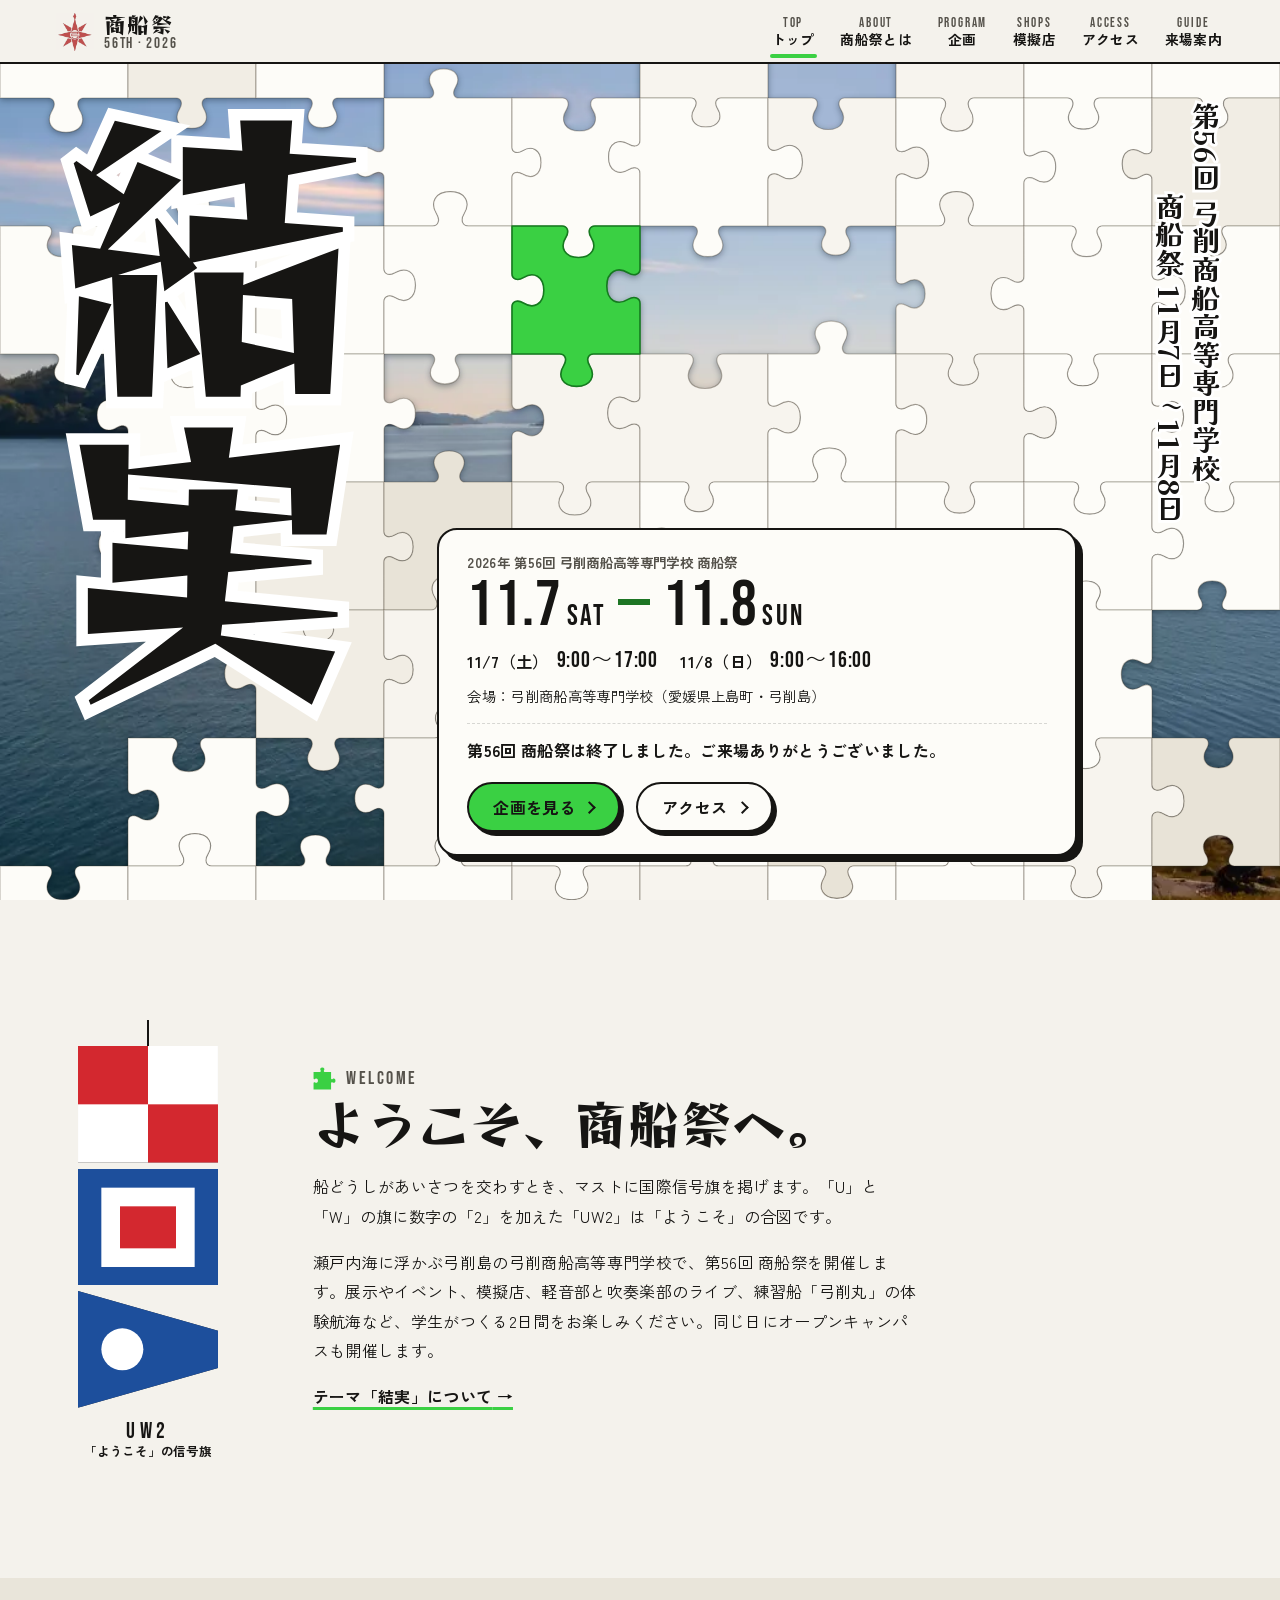
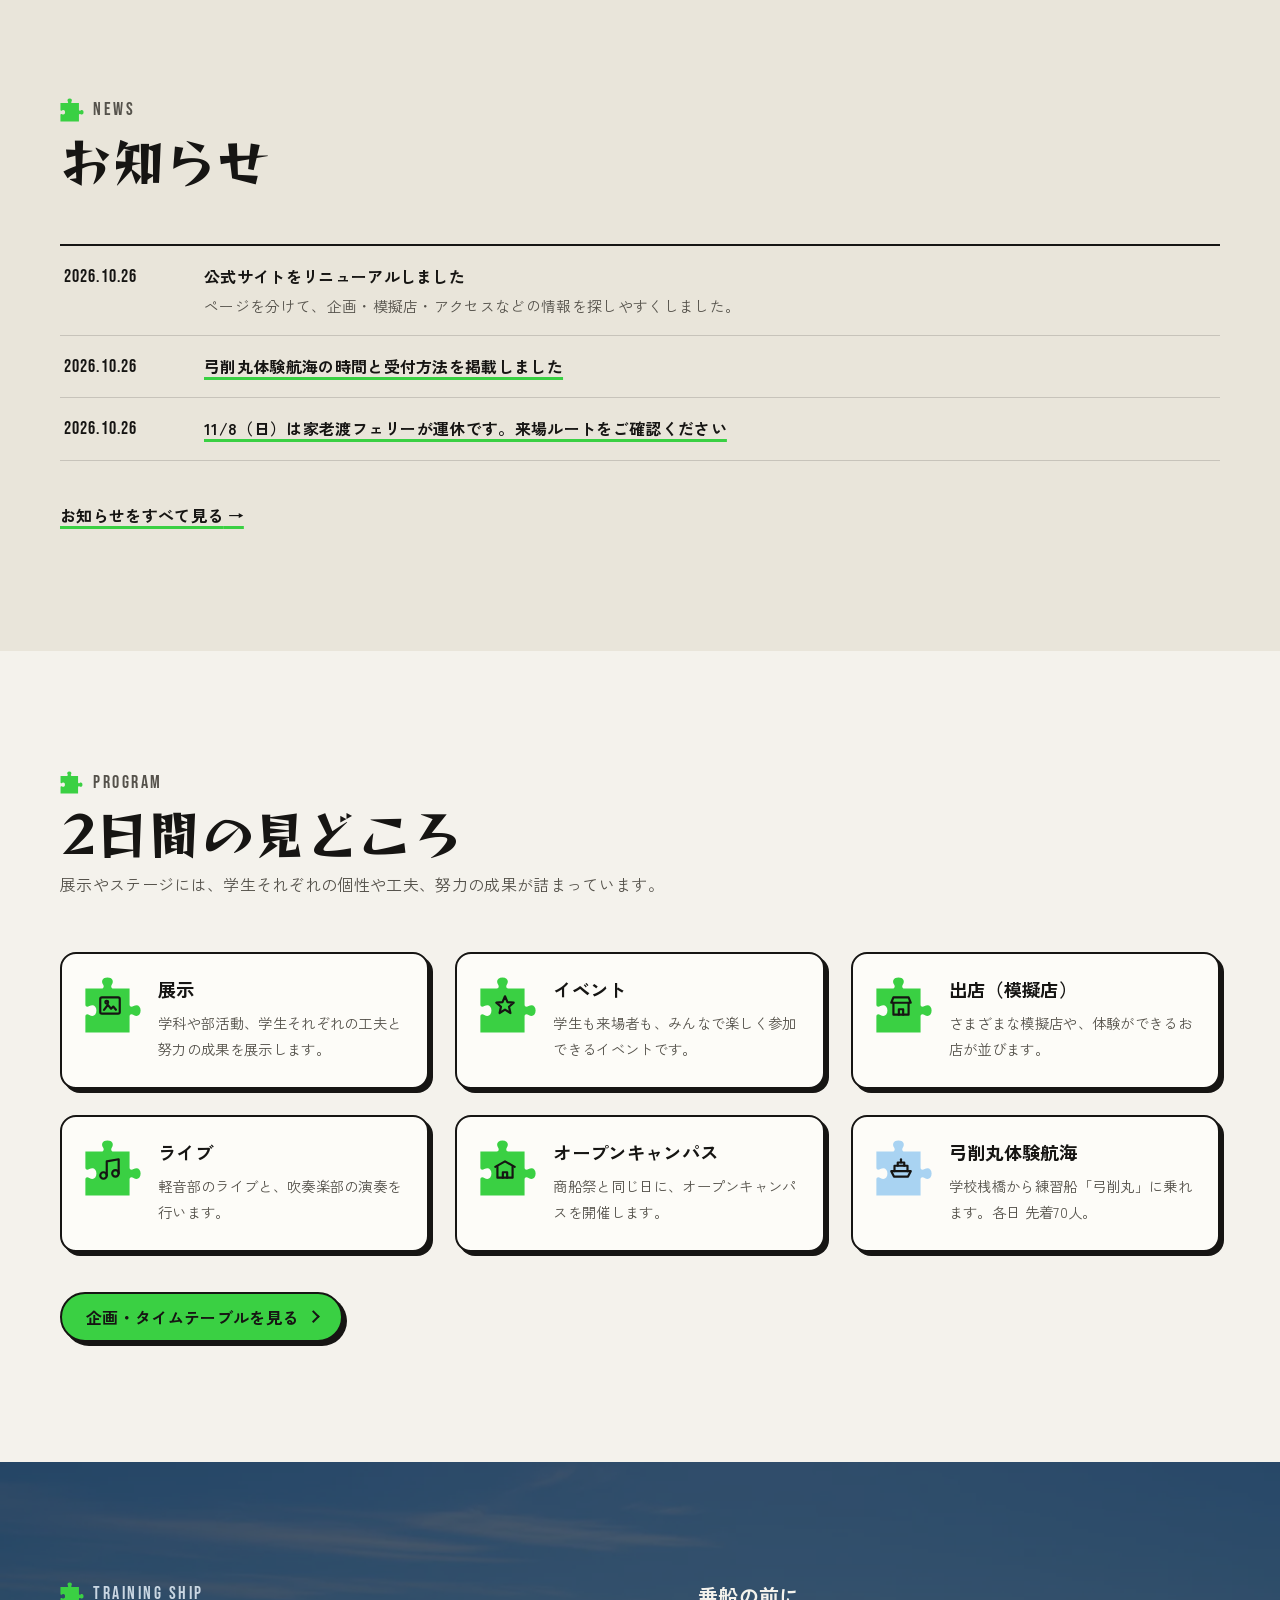
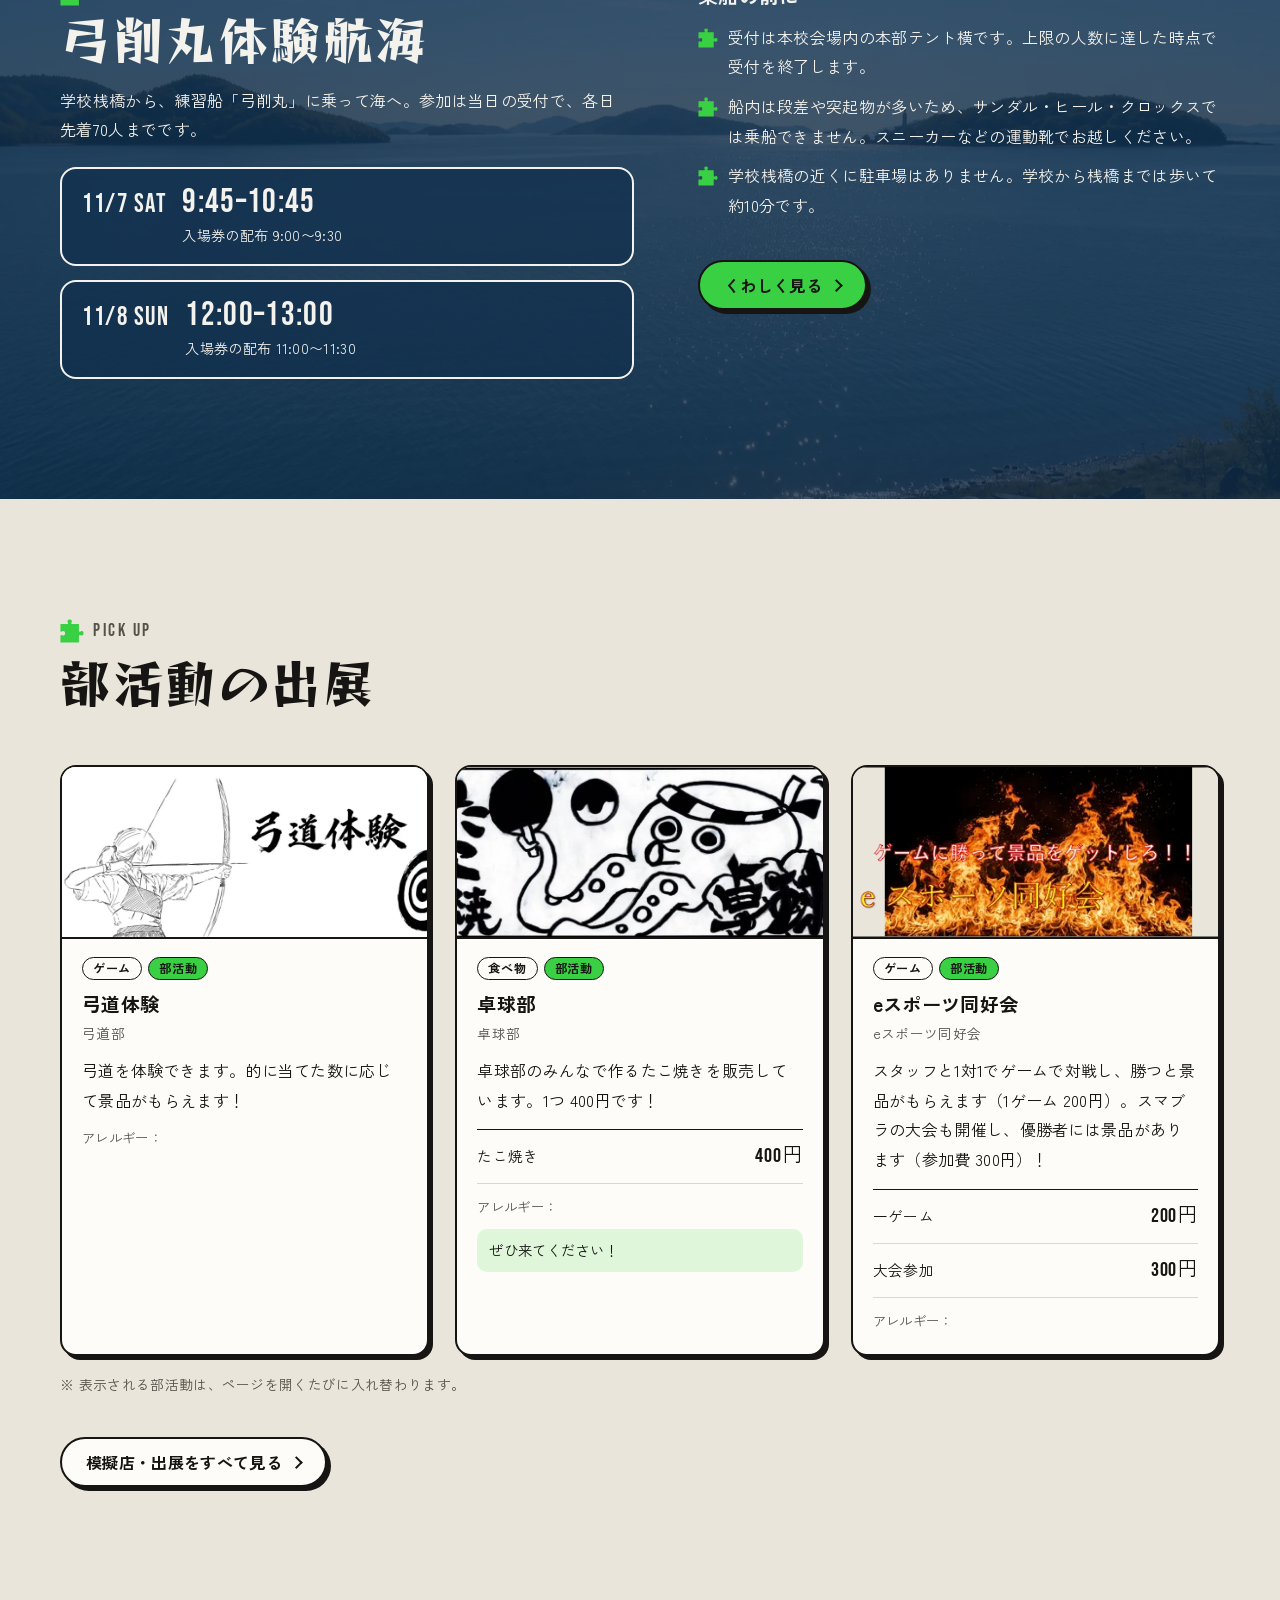
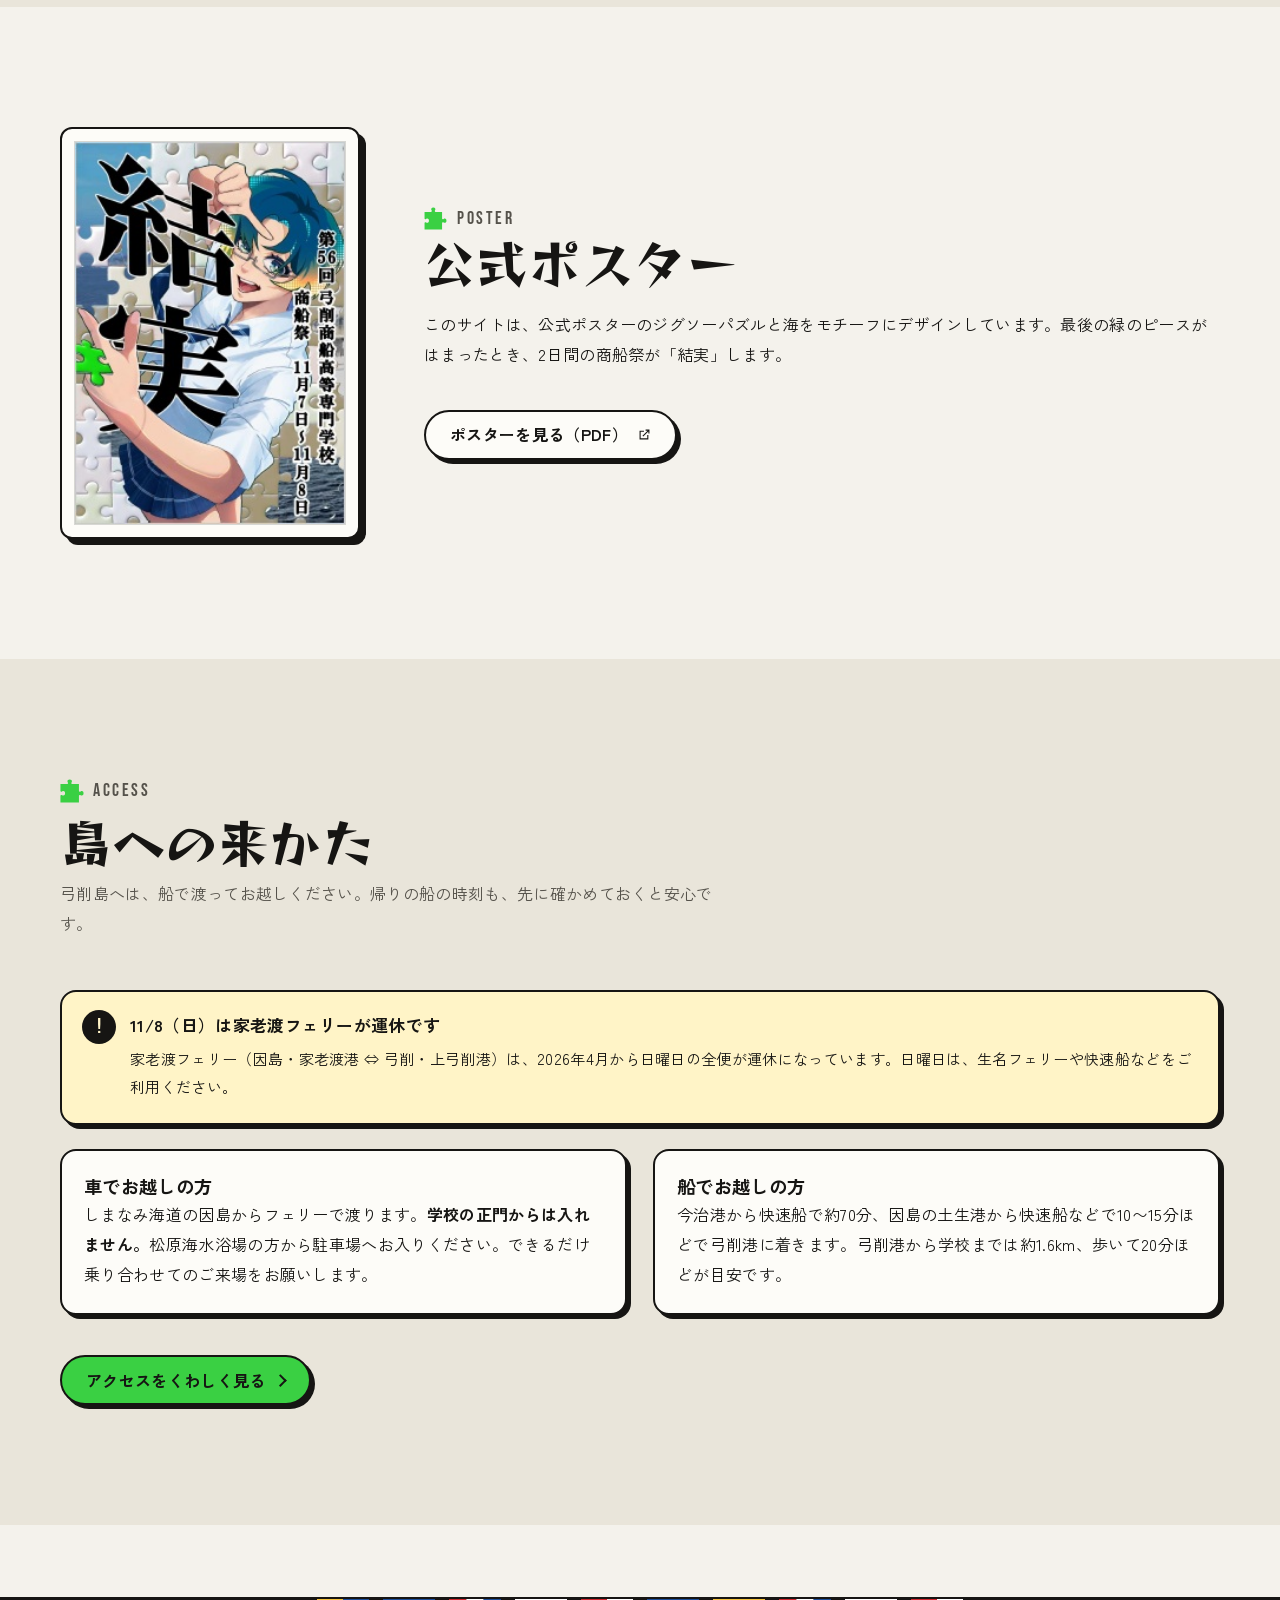
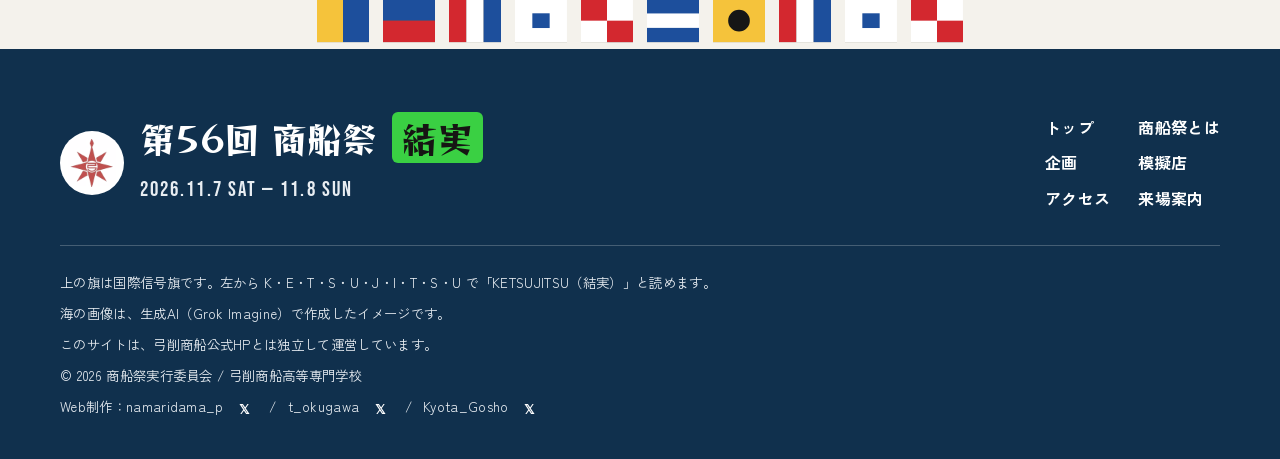
==== commit 52538504: "独立して運営の文言を追加" ====
--- a/index.html
+++ b/index.html
@@ -239,6 +239,7 @@
       <div class="footer-meta">
         <p>上の旗は国際信号旗です。左から K・E・T・S・U・J・I・T・S・U で「KETSUJITSU（結実）」と読めます。</p>
         <p>海の画像は、生成AI（Grok Imagine）で作成したイメージです。</p>
+        <p class="disclaimer">このサイトは、弓削商船公式HPとは独立して運営しています。</p>
         <p>&copy; 2026 商船祭実行委員会 / 弓削商船高等専門学校</p>
         <p class="credit">
           Web制作：namaridama_p
@@ -246,6 +247,9 @@
           <span class="credit-sep" aria-hidden="true">/</span>
           t_okugawa
           <a class="x-link" href="https://x.com/toma_okugawa" target="_blank" rel="noopener noreferrer" aria-label="t_okugawaのX">𝕏</a>
+          <span class="credit-sep" aria-hidden="true">/</span>
+          Kyota_Gosho
+          <a class="x-link" href="https://x.com/Kyota_Gosho" target="_blank" rel="noopener noreferrer" aria-label="Kyota_GoshoのX">𝕏</a>
         </p>
       </div>
     </div>
--- a/style.css
+++ b/style.css
@@ -469,7 +469,7 @@
    模擬店（shops.js が生成）
    ========================================================= */
 .shop { padding: 0; overflow: hidden; display: flex; flex-direction: column; }
-.shop-img { width: 100%; aspect-ratio: 16 / 9; object-fit: cover; border-bottom: var(--border); background: var(--paper-2); }
+.shop-img { display: block; width: 100%; aspect-ratio: 147.46 / 69.27; object-fit: cover; border-bottom: var(--border); background: var(--paper-2); }
 .shop-body { padding: 18px 20px 22px; }
 .shop-tags { display: flex; flex-wrap: wrap; gap: 6px; }
 .shop h3 { margin-top: 10px; font-size: 1.2rem; }
@@ -577,6 +577,8 @@
   color: #fff; font-weight: 700; text-decoration: none;
 }
 .x-link:hover { text-decoration: underline; }
+/* 暗い背景の上では、フォーカス枠を白にして見えやすくする */
+.site-footer :focus-visible, .band :focus-visible { outline-color: #fff; }
 
 /* ---------- スクロールで表示（script.js が .js / .is-visible を付ける） ---------- */
 .js [data-reveal] { opacity: 0; transform: translateY(24px); transition: opacity .8s var(--ease), transform .8s var(--ease); }
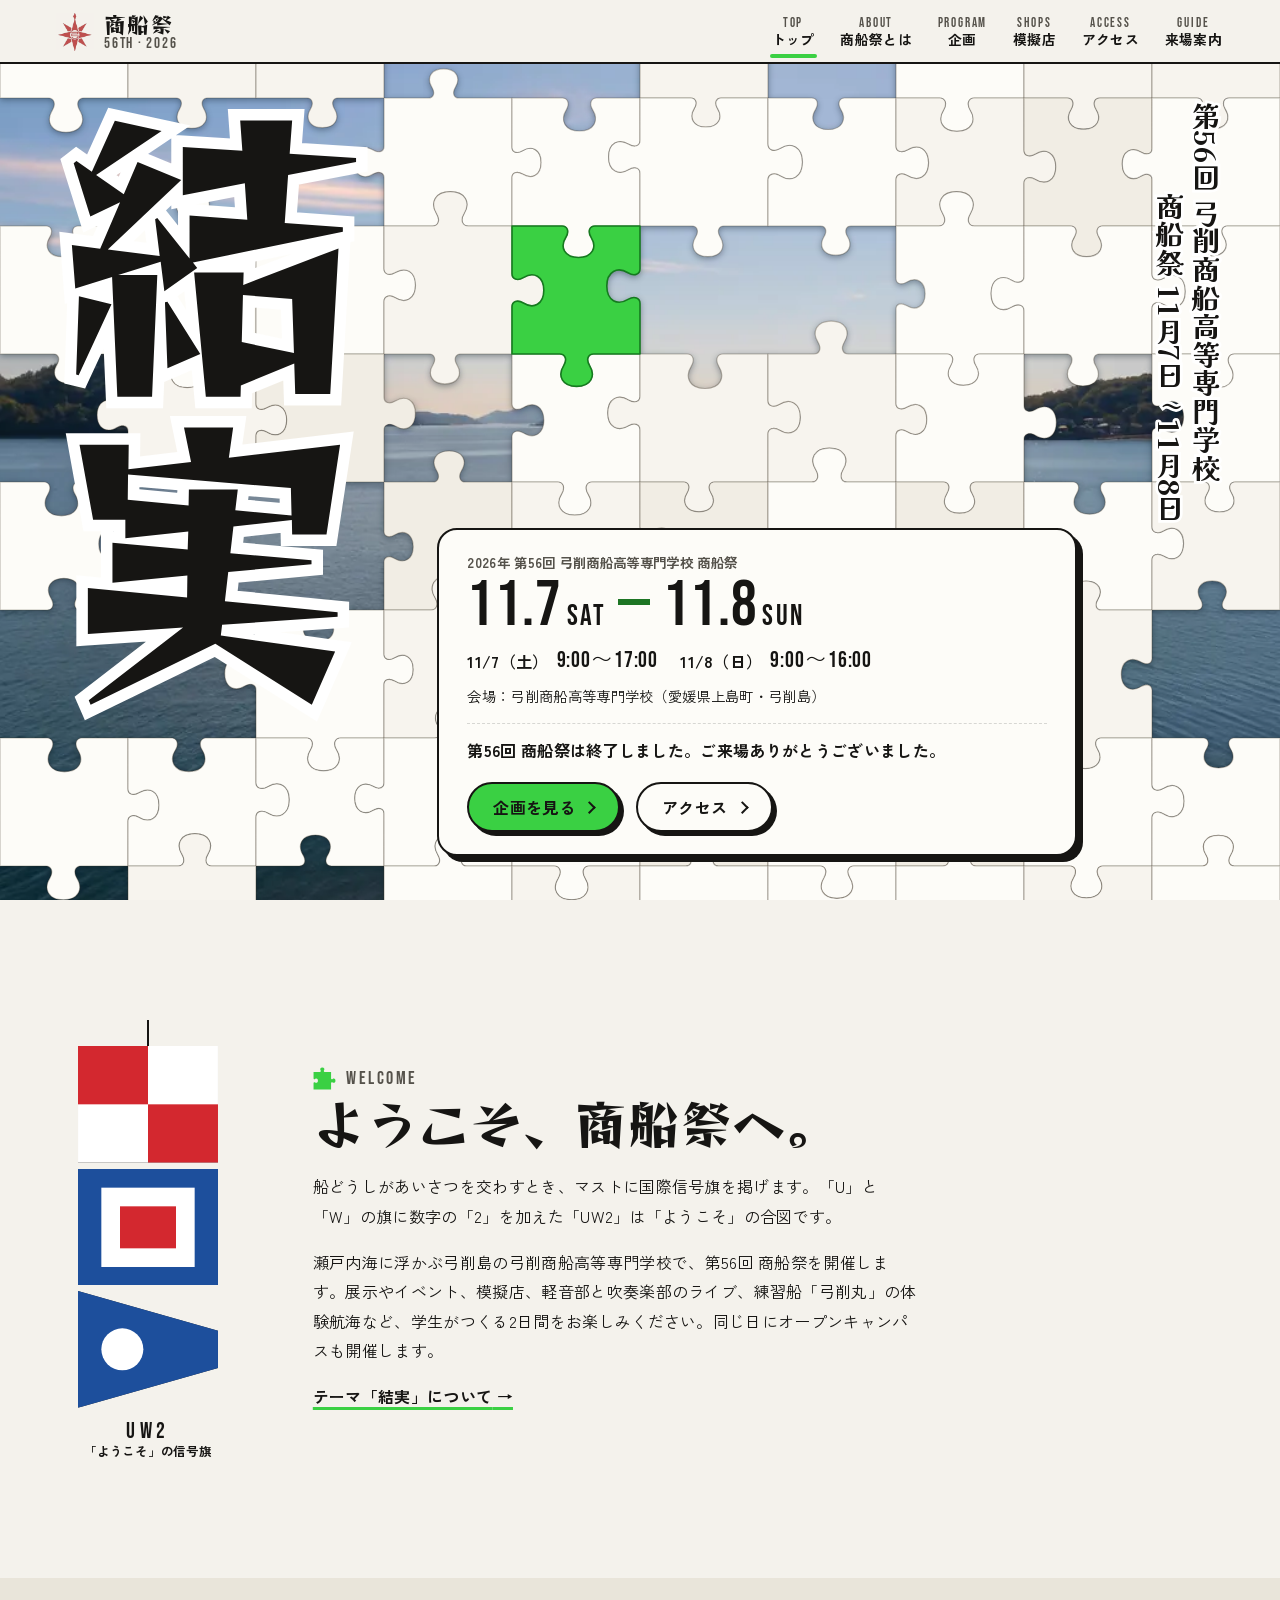
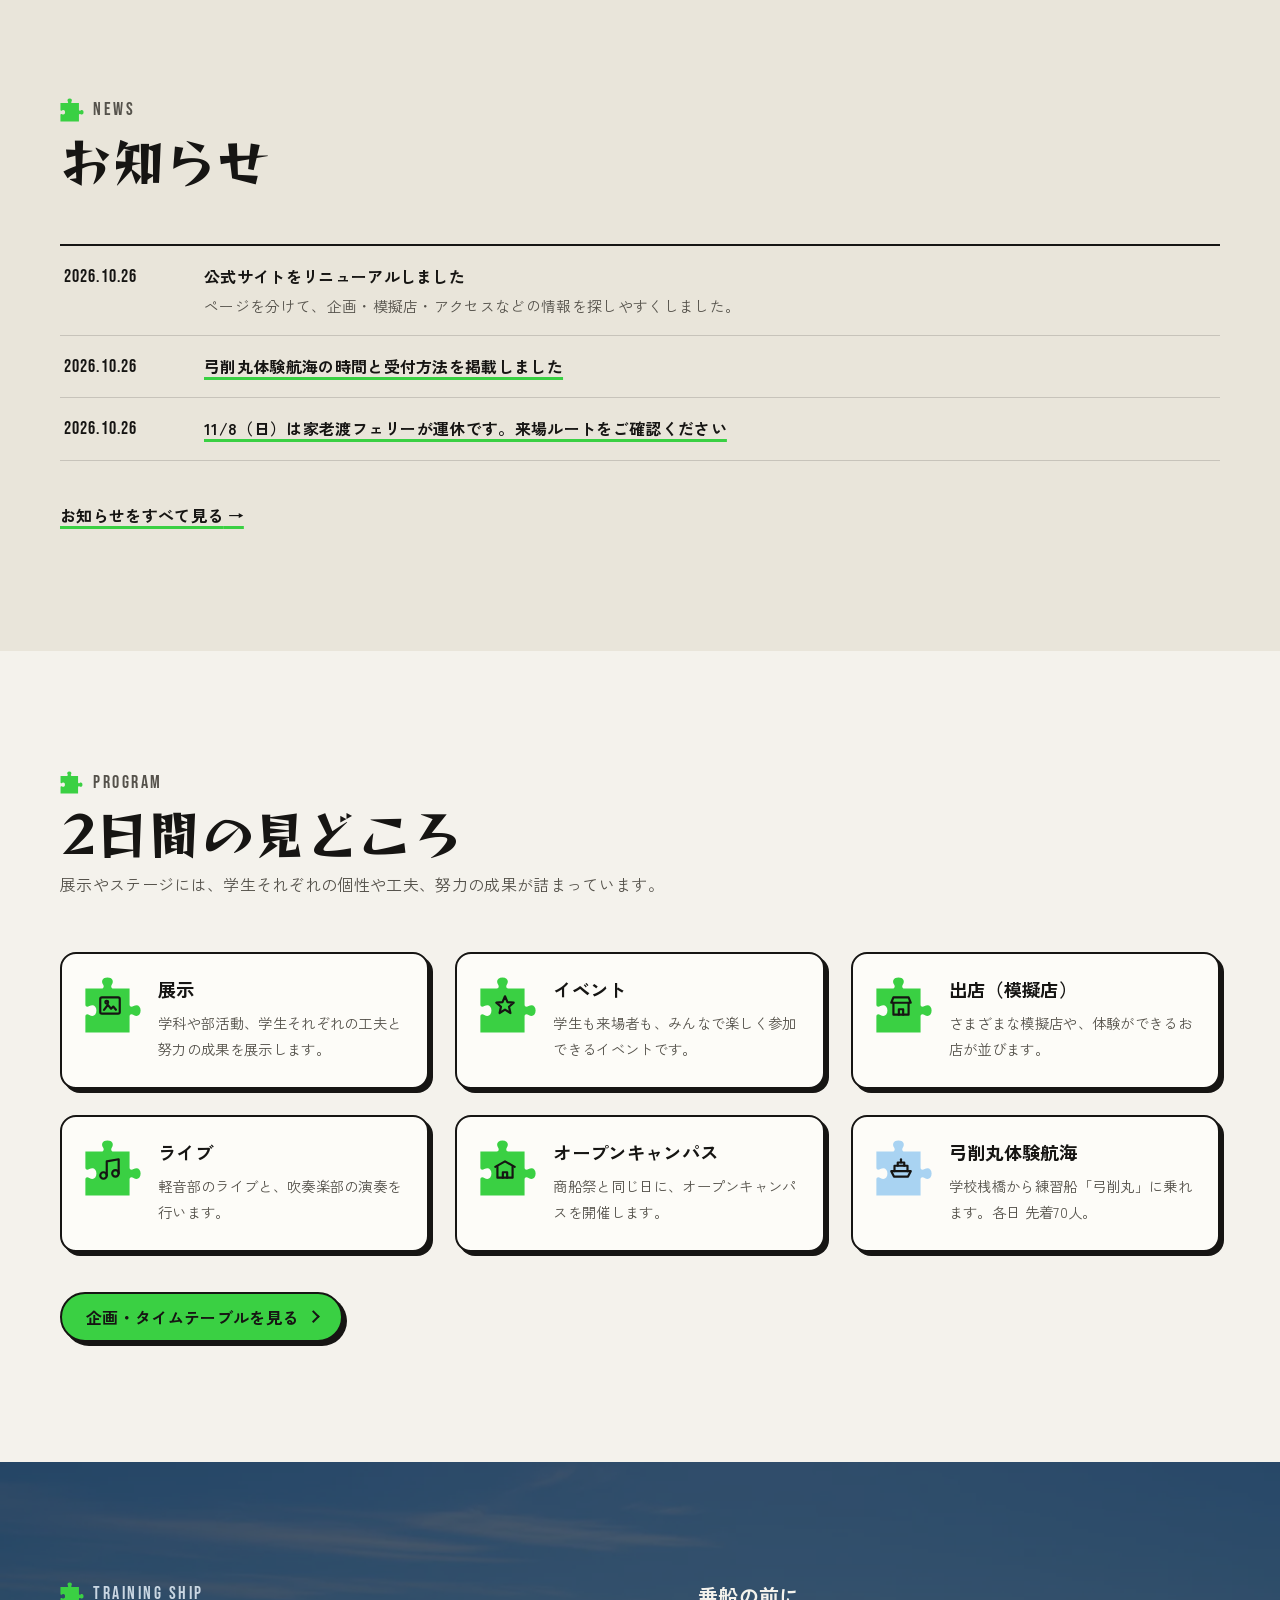
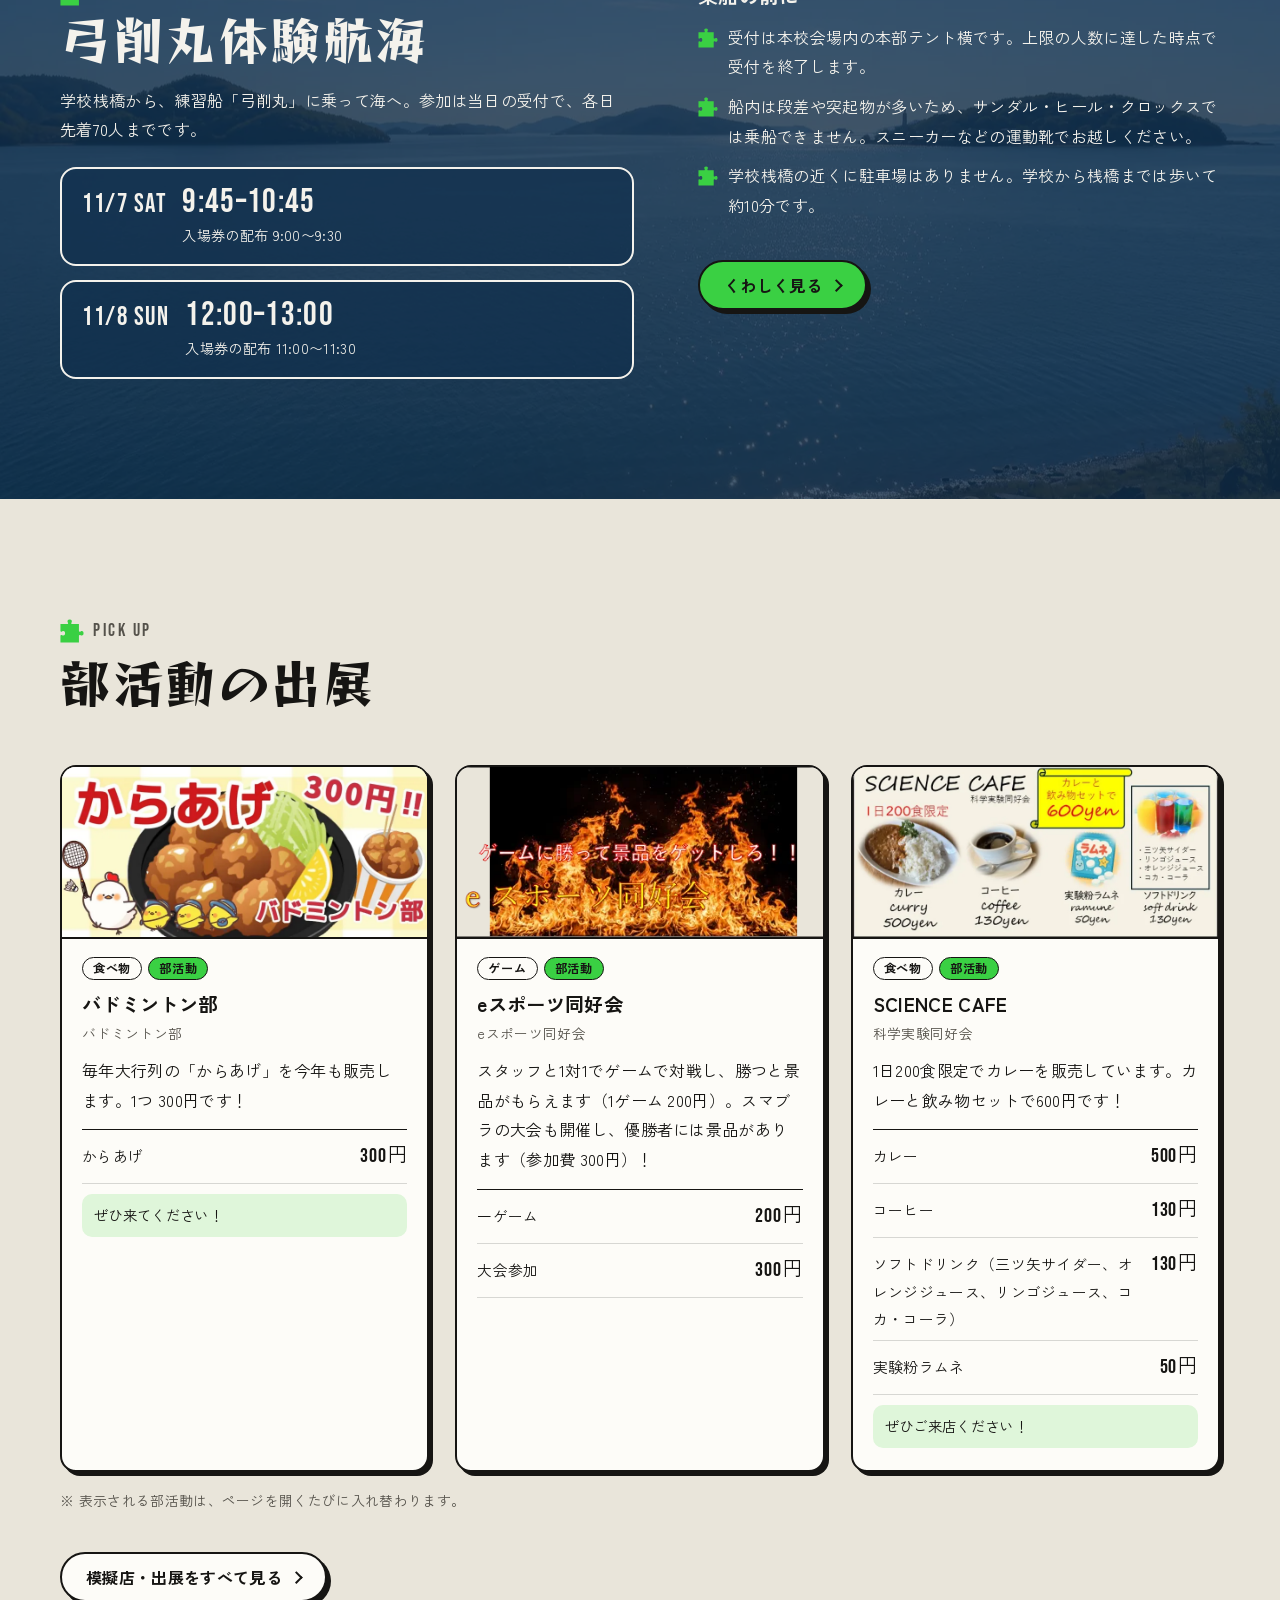
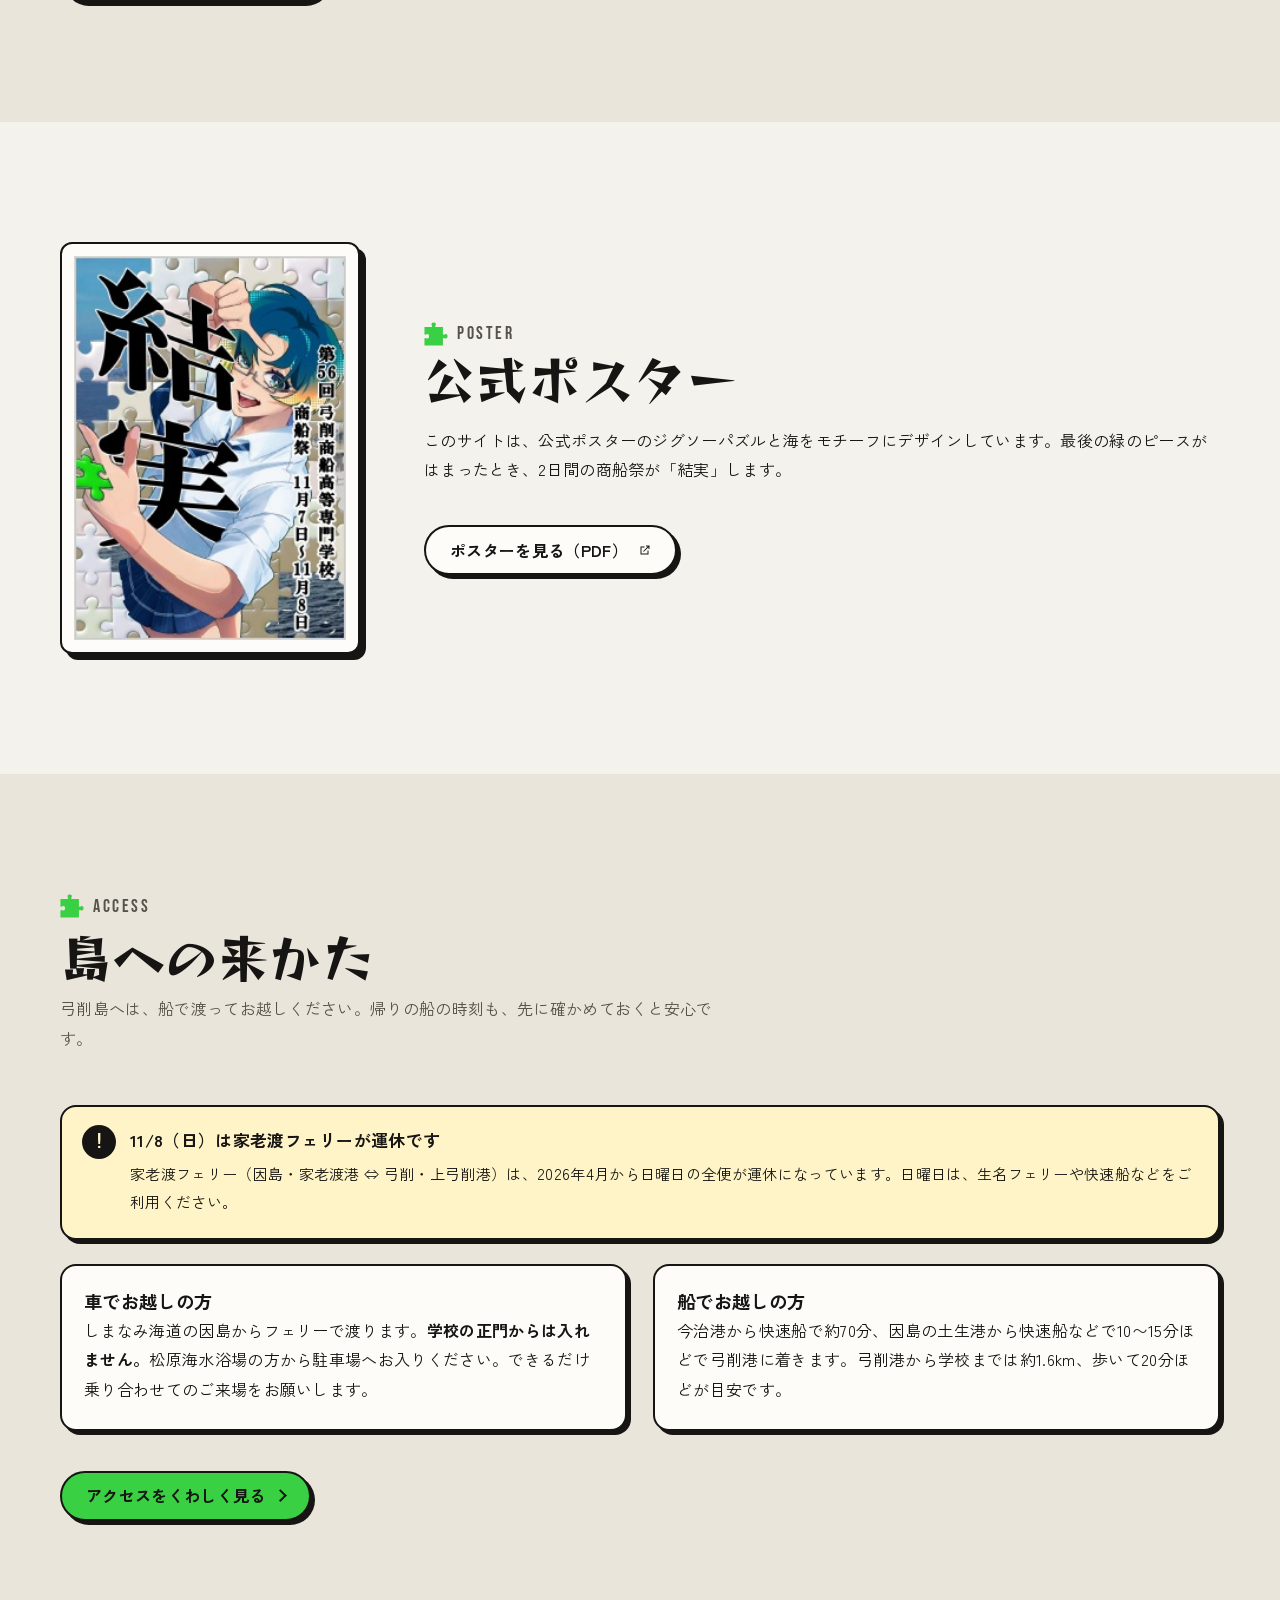
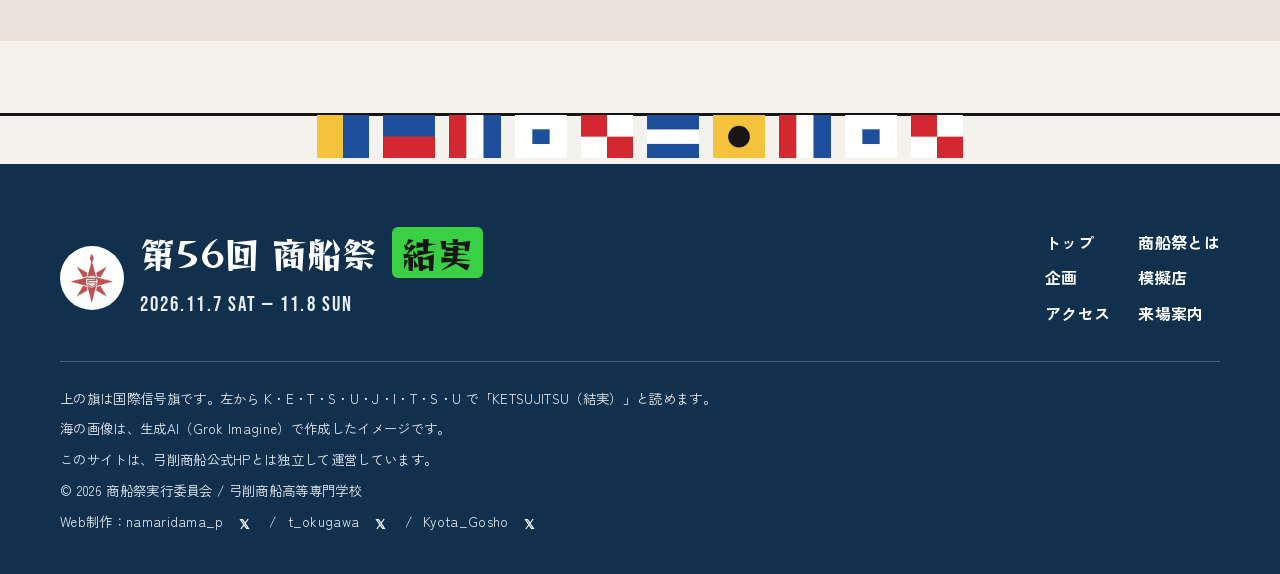
==== commit 0037bd18: "Google analyticsを使ってPV数記録" ====
--- a/index.html
+++ b/index.html
@@ -20,6 +20,12 @@
   <link rel="preconnect" href="https://fonts.gstatic.com" crossorigin>
   <link rel="stylesheet" href="https://fonts.googleapis.com/css2?family=Bebas+Neue&family=Kaisei+Tokumin:wght@800&family=Reggae+One&family=Zen+Kaku+Gothic+New:wght@400;700&display=swap">
   <link rel="stylesheet" href="style.css?v=5">
+  <script async src="https://www.googletagmanager.com/gtm.js?id=GTM-KFX75KZF"></script>
+<script>
+  window.dataLayer = window.dataLayer || [];
+  function gtag(){dataLayer.push(arguments);}
+  gtag('js', new Date());
+</script>
 </head>
 <body>
   <a class="skip" href="#main">本文へスキップ</a>
--- a/style.css
+++ b/style.css
@@ -485,7 +485,6 @@
   background: var(--red); color: #fff; font-size: .72rem; font-style: normal; font-weight: 700; line-height: 1.8;
   text-decoration: none; vertical-align: 1px;
 }
-.shop .allergen { margin-top: 10px; font-size: .84rem; color: var(--ink-soft); }
 .shop .comment { margin-top: 10px; padding: 8px 12px; border-radius: 10px; background: var(--green-soft); font-size: .9rem; }
 .shop[hidden] { display: none; }
 .cards-empty { grid-column: 1 / -1; }
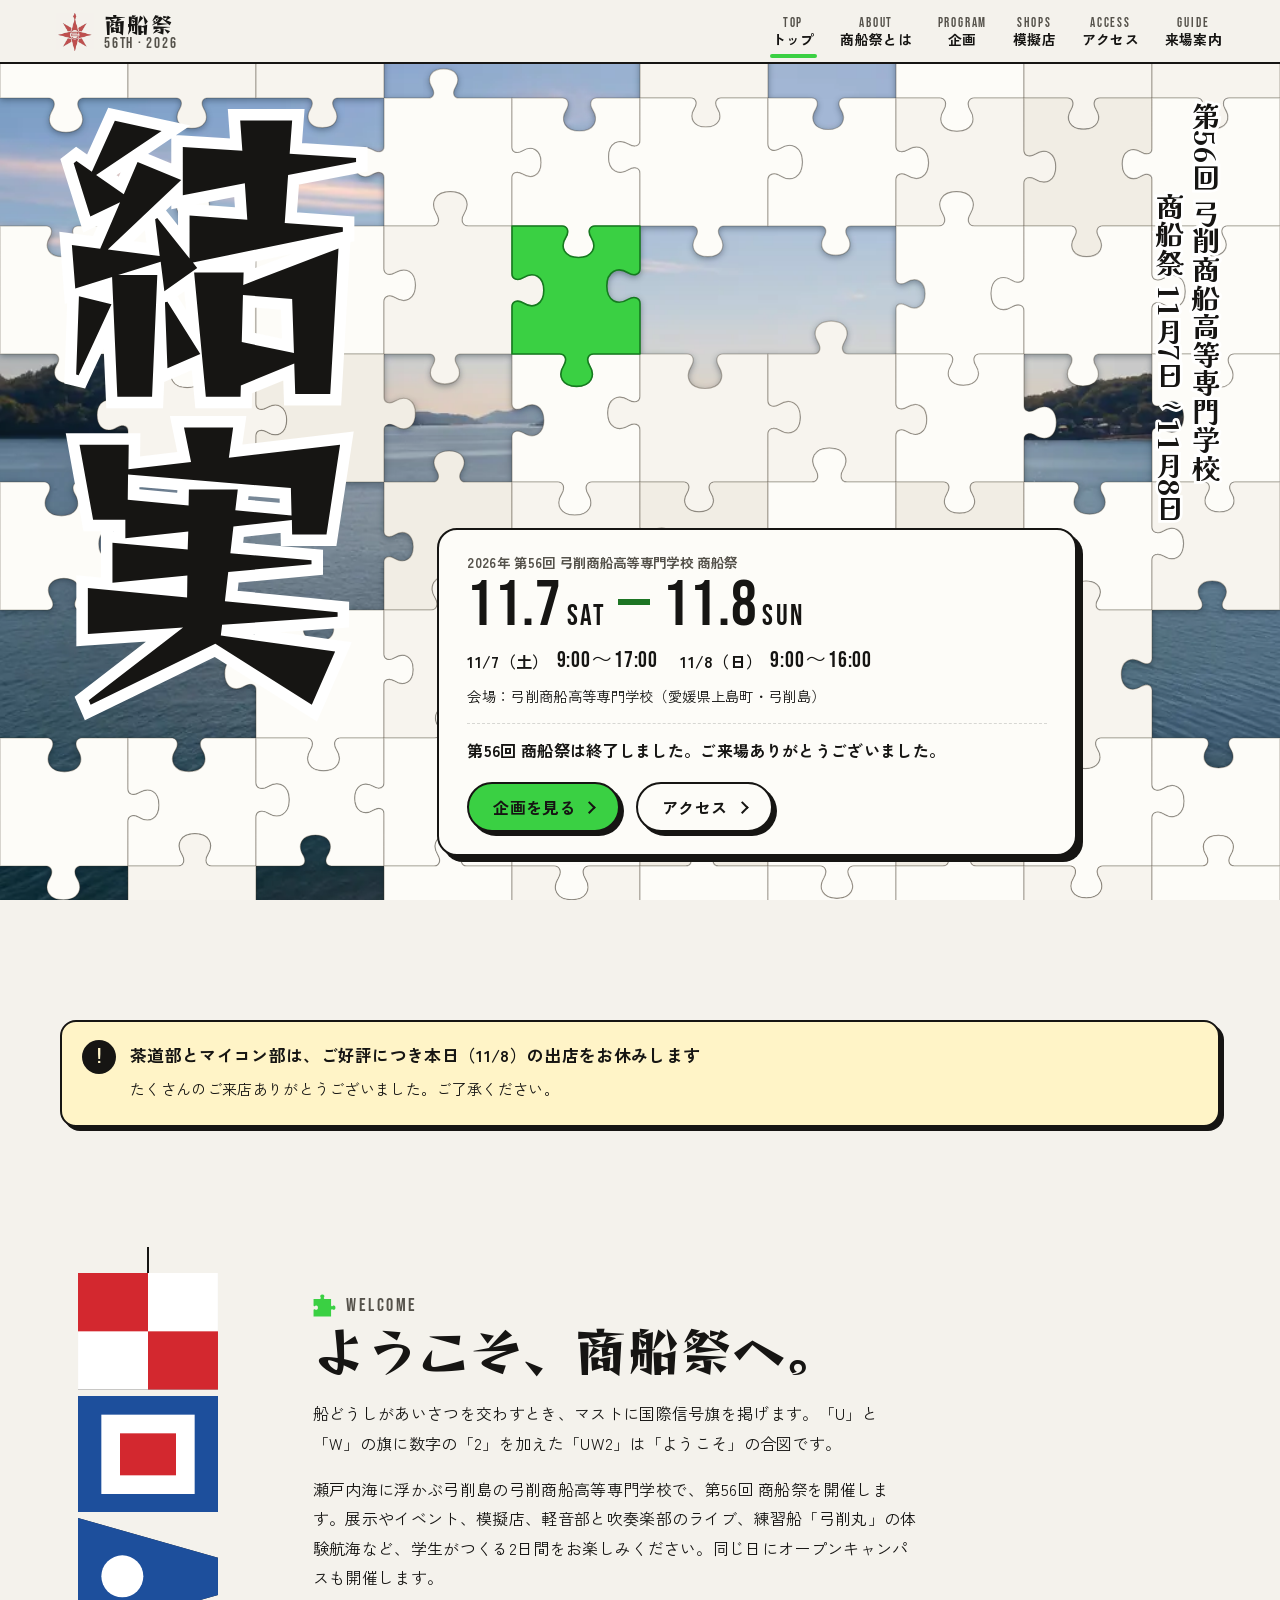
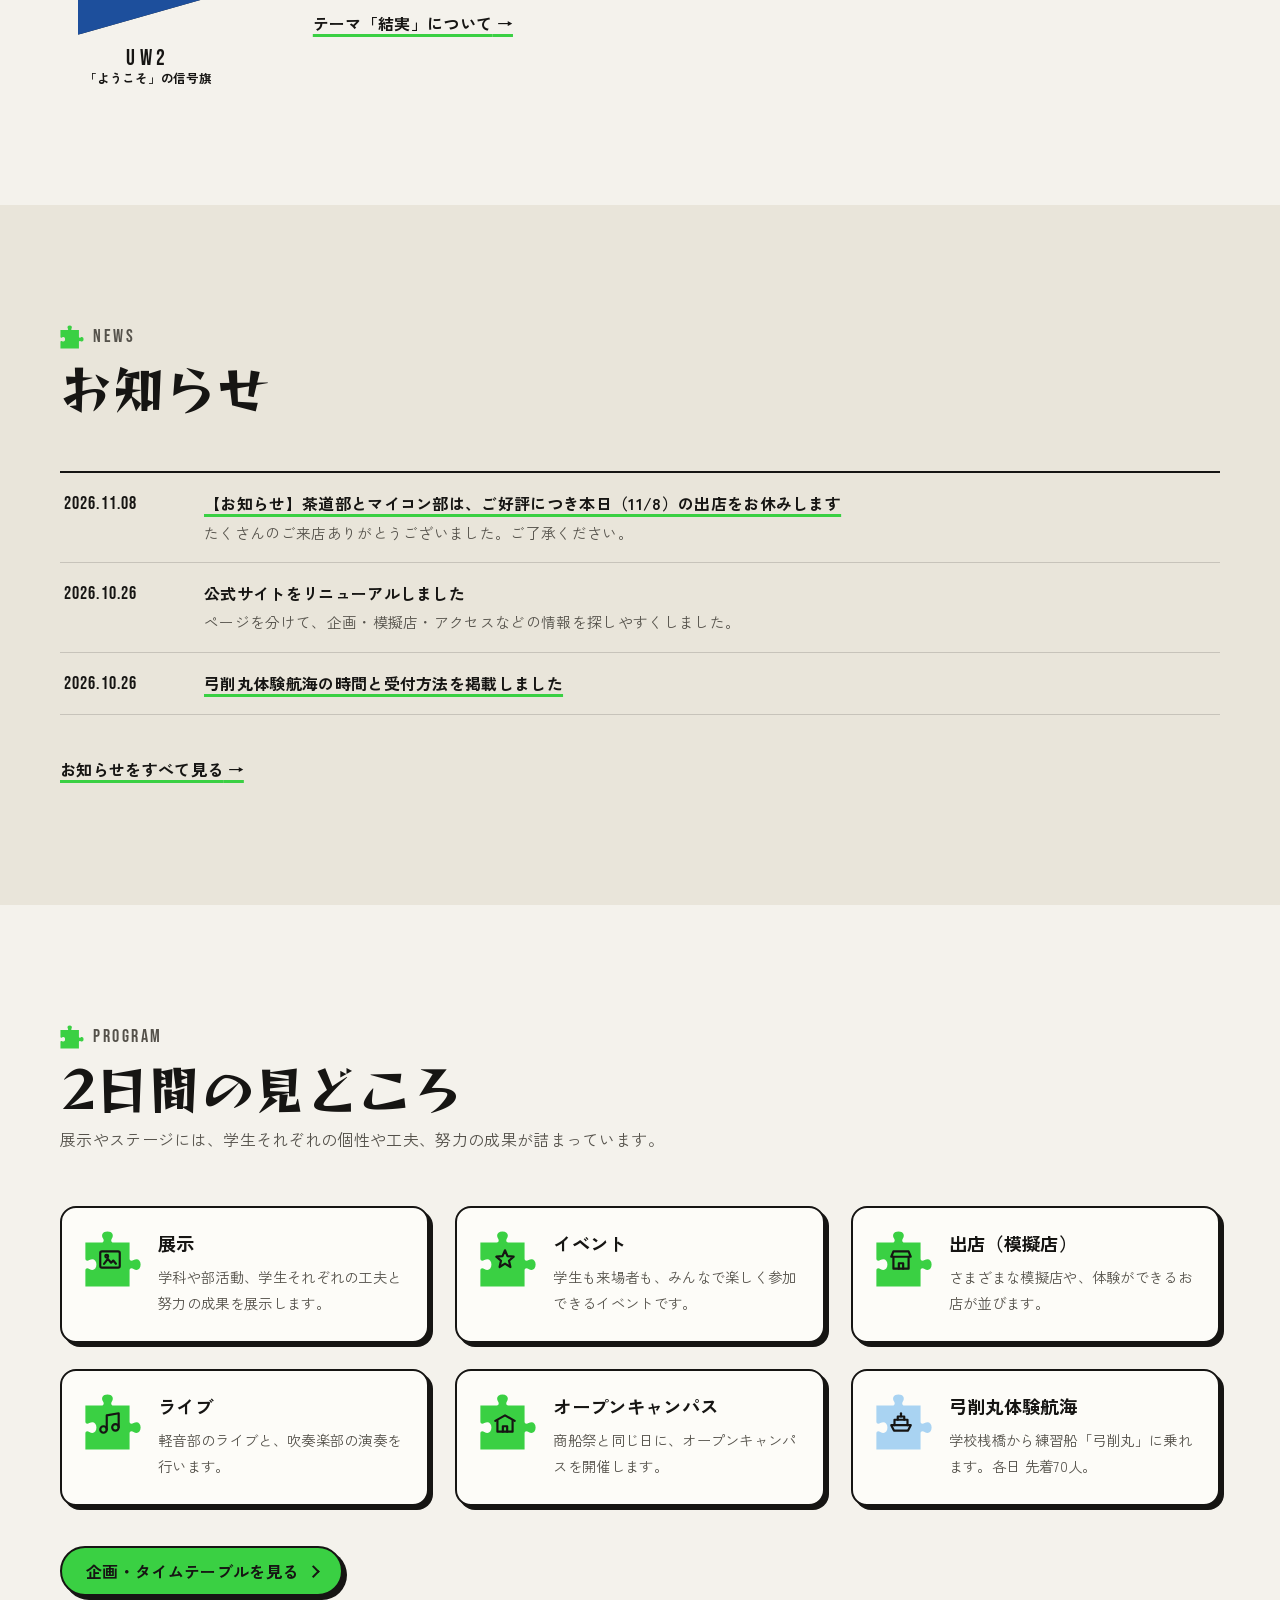
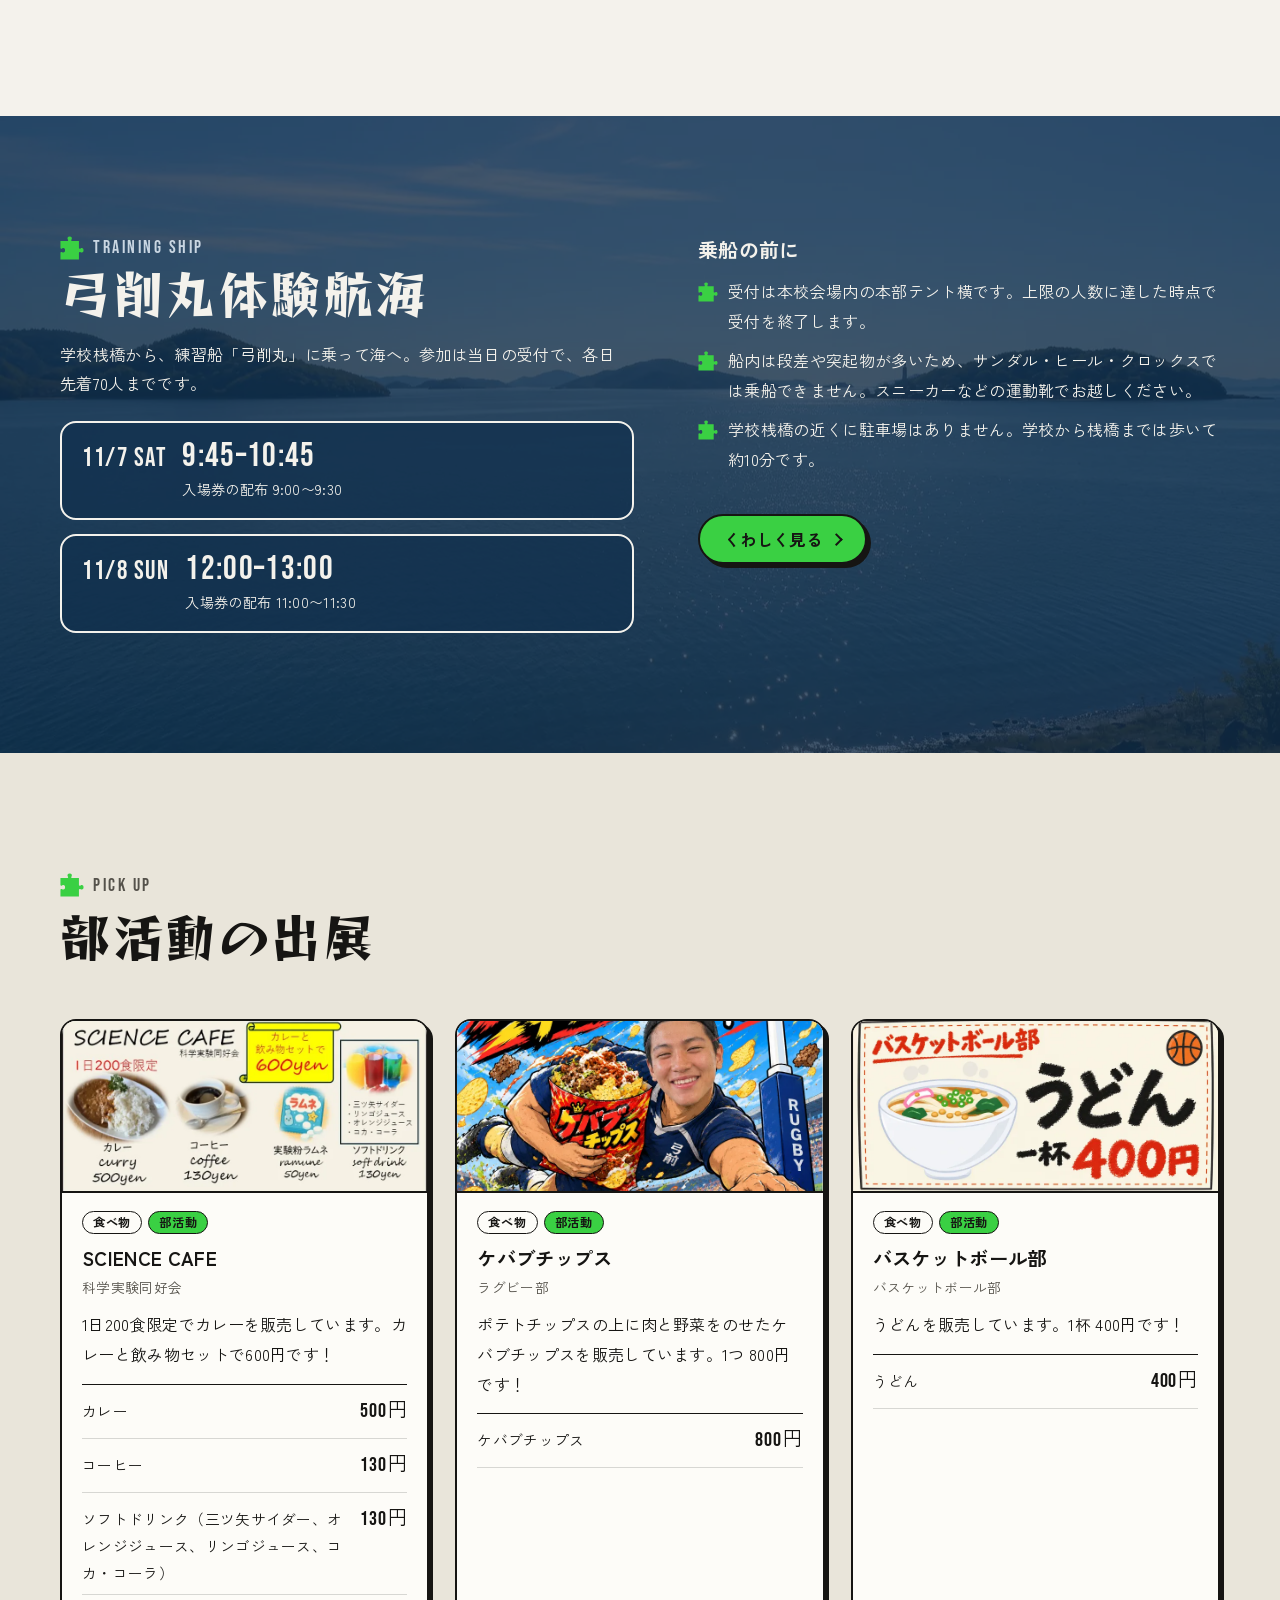
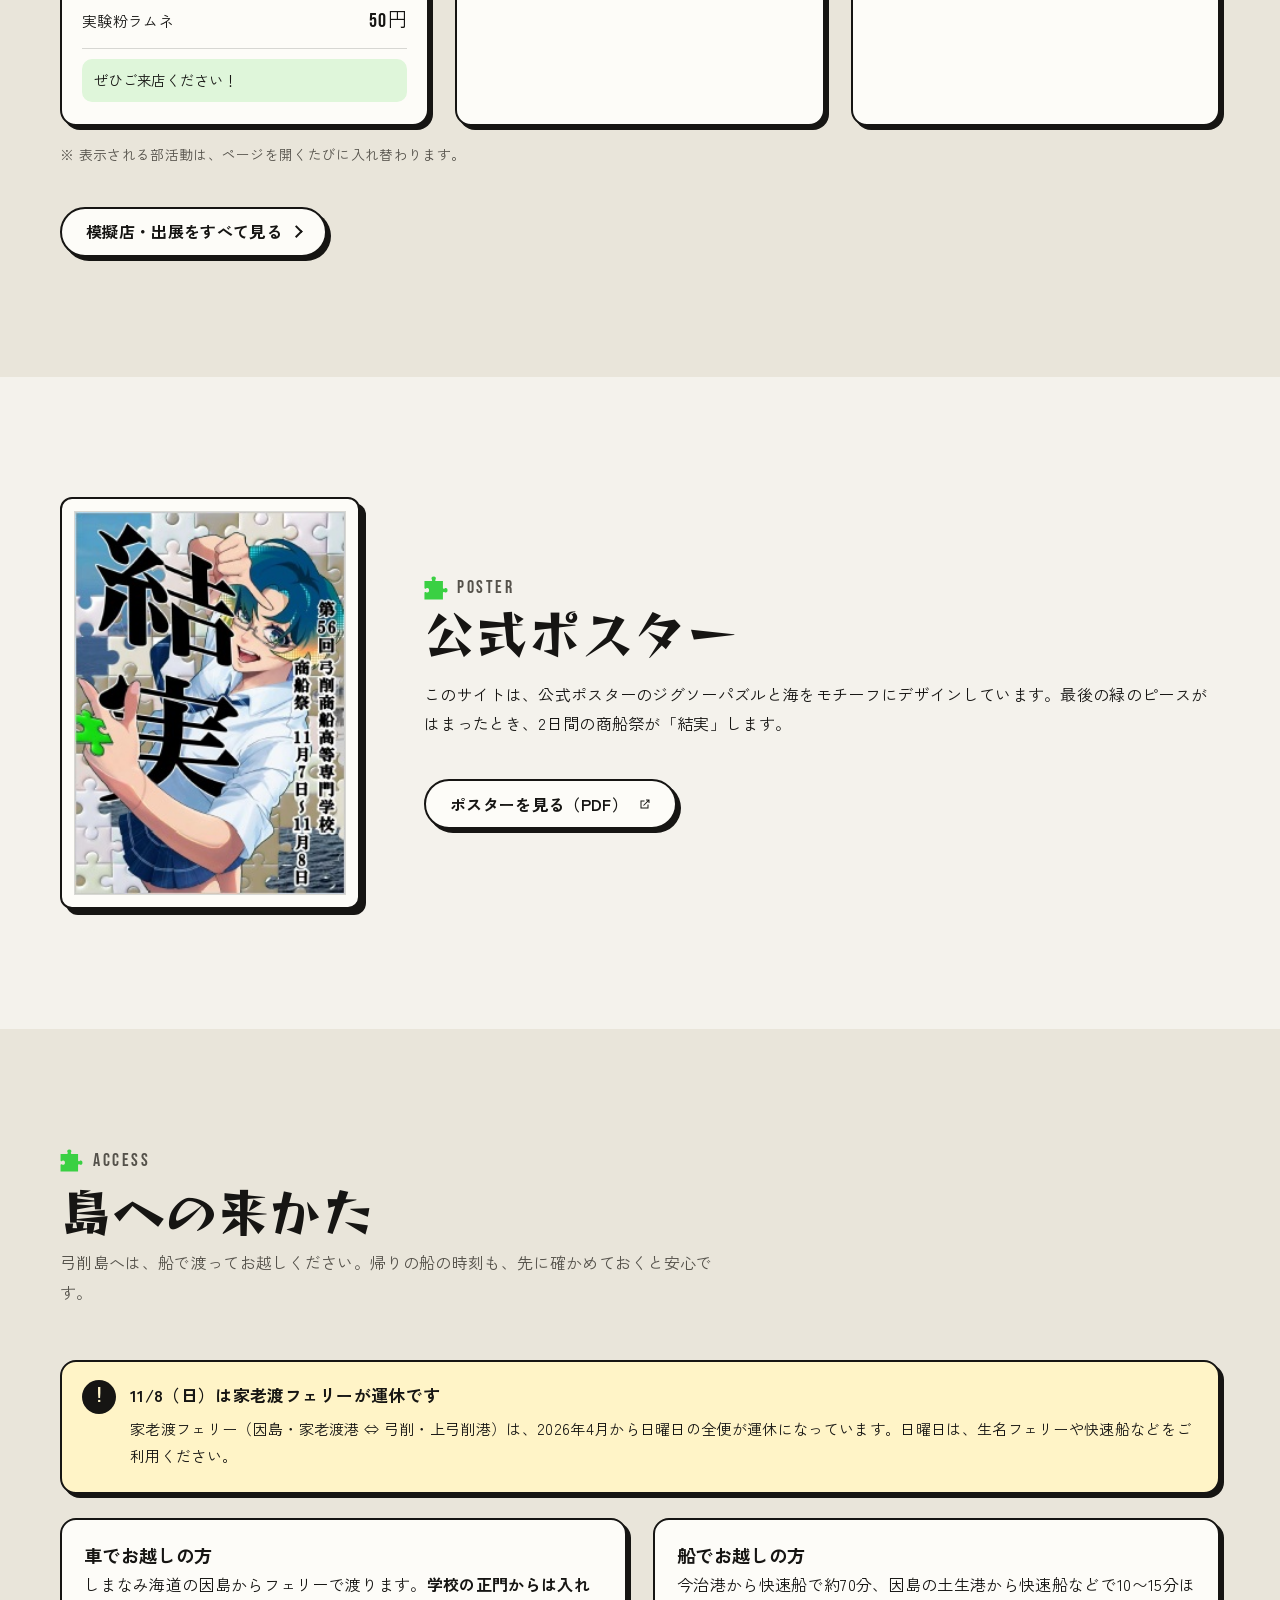
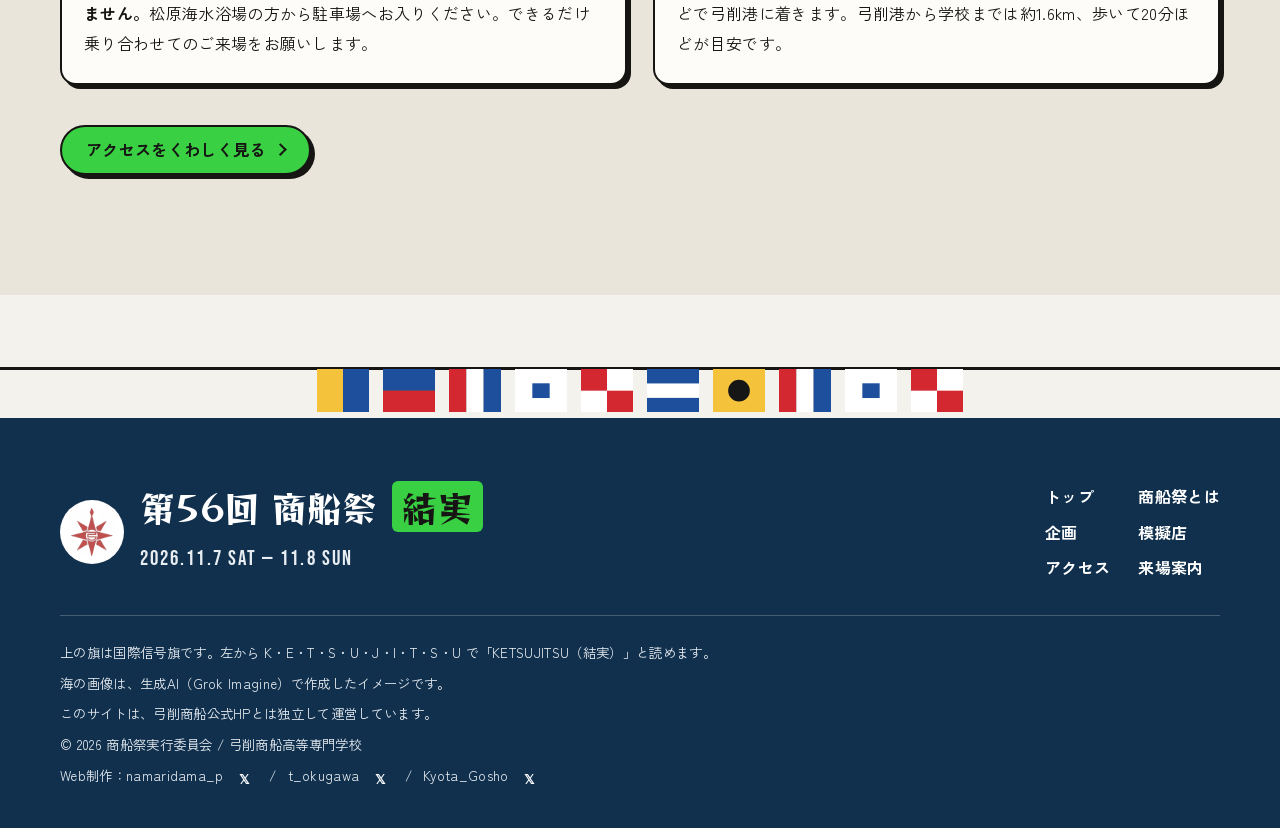
==== commit 6de04176: "出店取りやめの文言の追加" ====
--- a/index.html
+++ b/index.html
@@ -77,6 +77,15 @@
       </div>
     </section>
 
+    <section class="section" aria-label="本日のお知らせ" style="padding-bottom: 0">
+      <div class="inner">
+        <div class="alert">
+          <strong>茶道部とマイコン部は、ご好評につき本日（11/8）の出店をお休みします</strong>
+          <p>たくさんのご来店ありがとうございました。ご了承ください。</p>
+        </div>
+      </div>
+    </section>
+
     <section class="section" aria-labelledby="welcome-title">
       <div class="inner welcome-grid">
         <figure class="hoist" data-reveal>
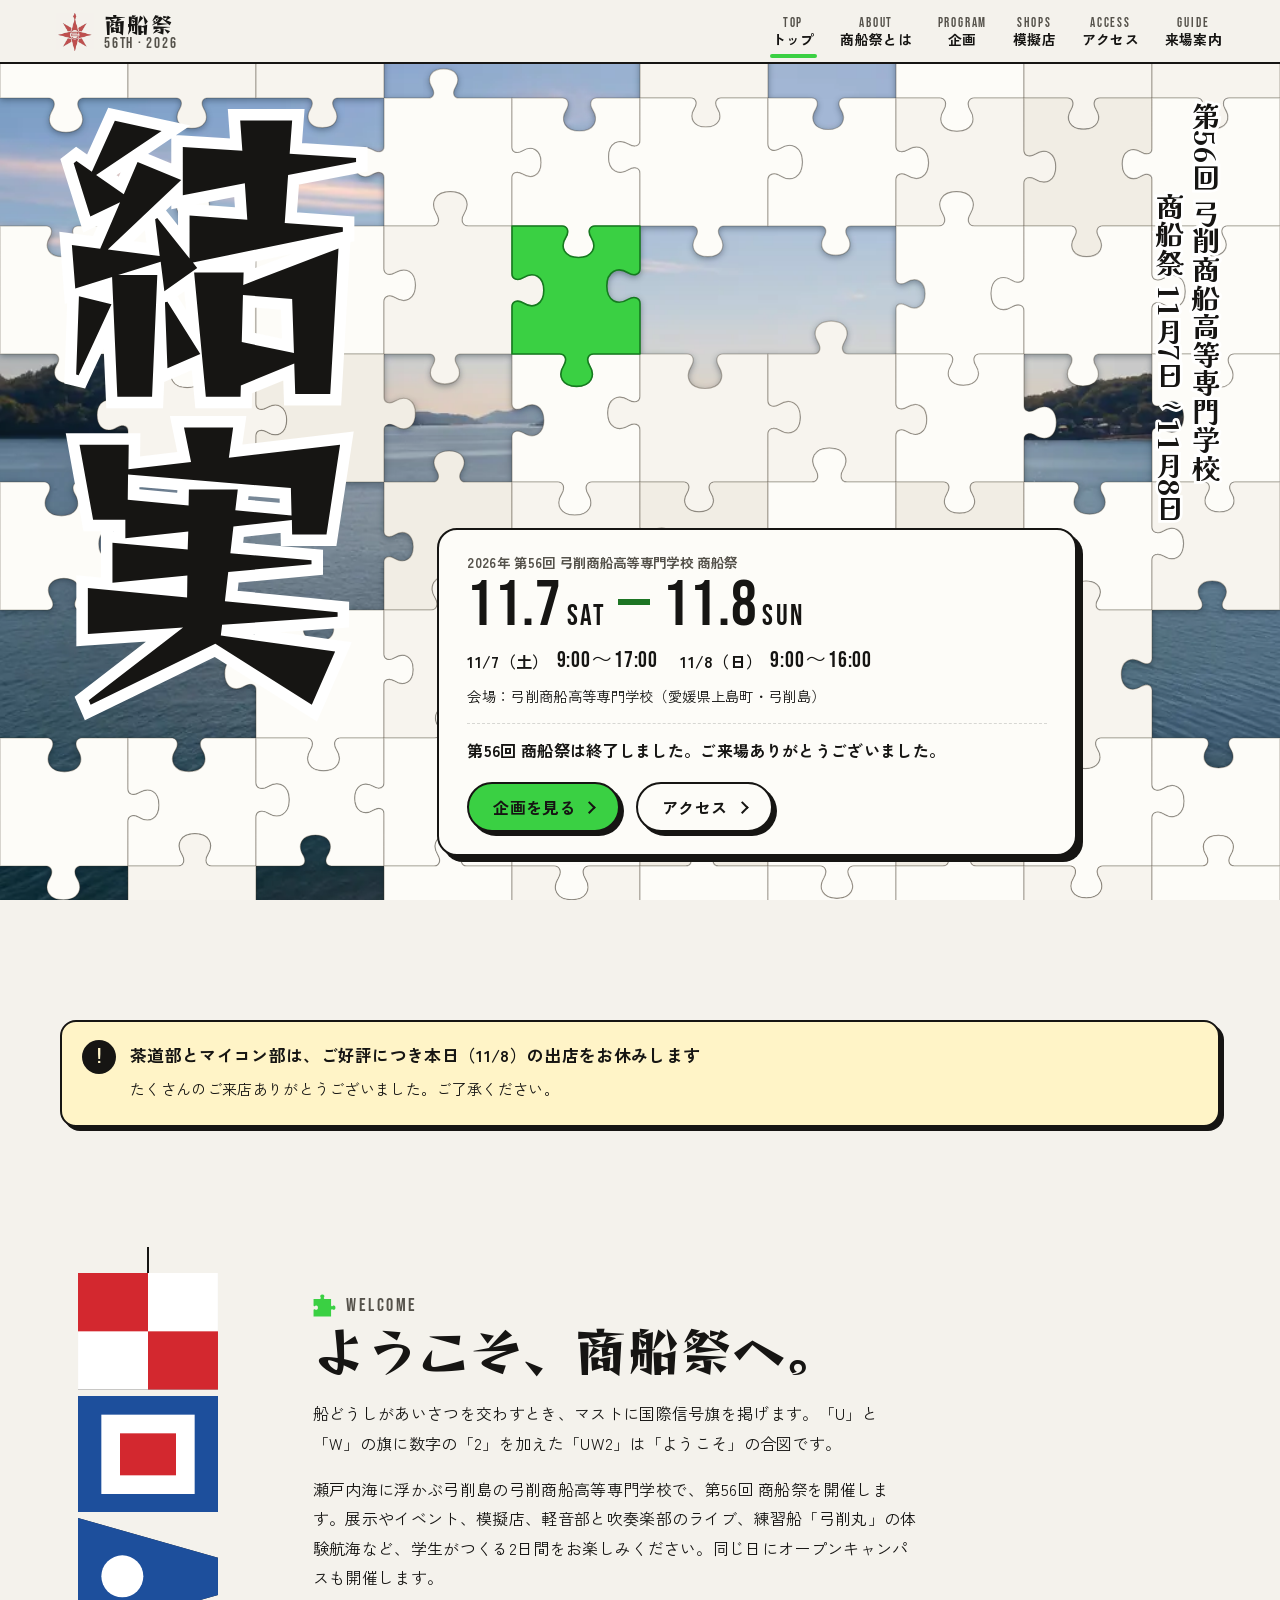
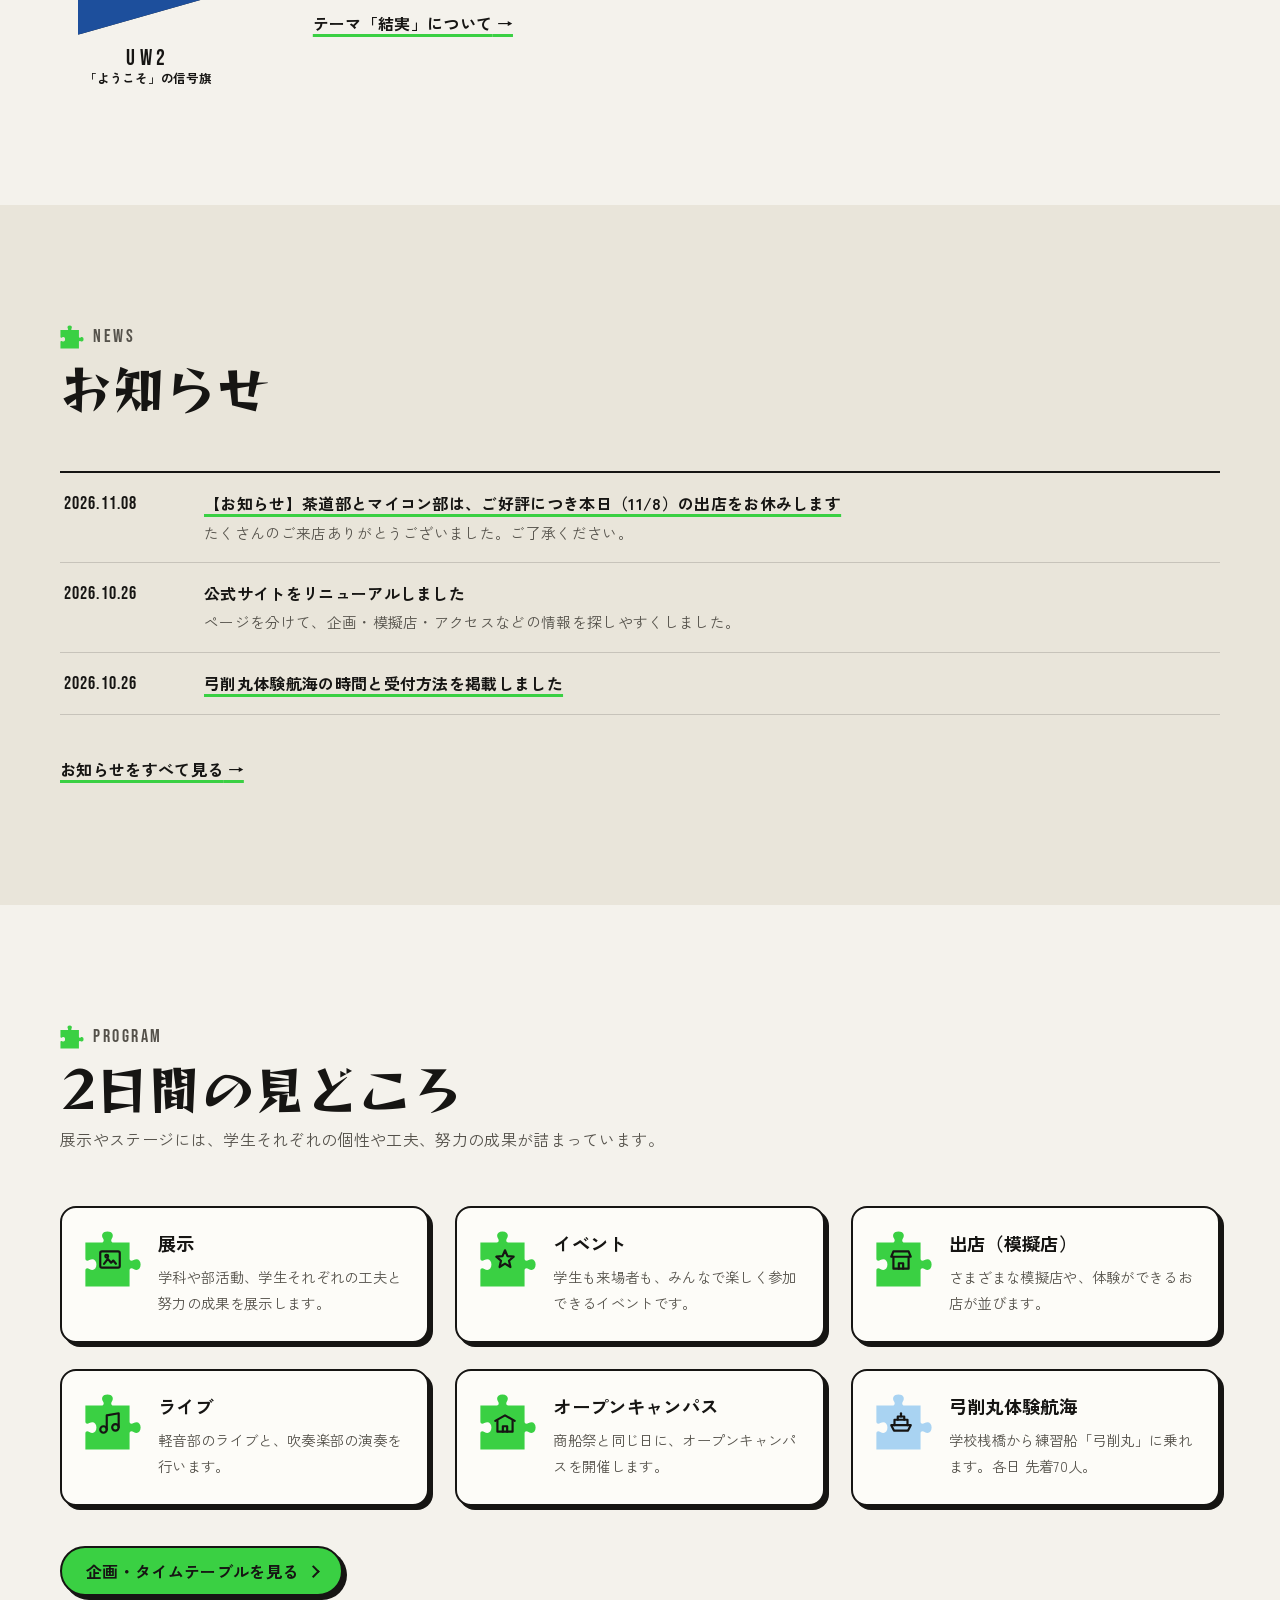
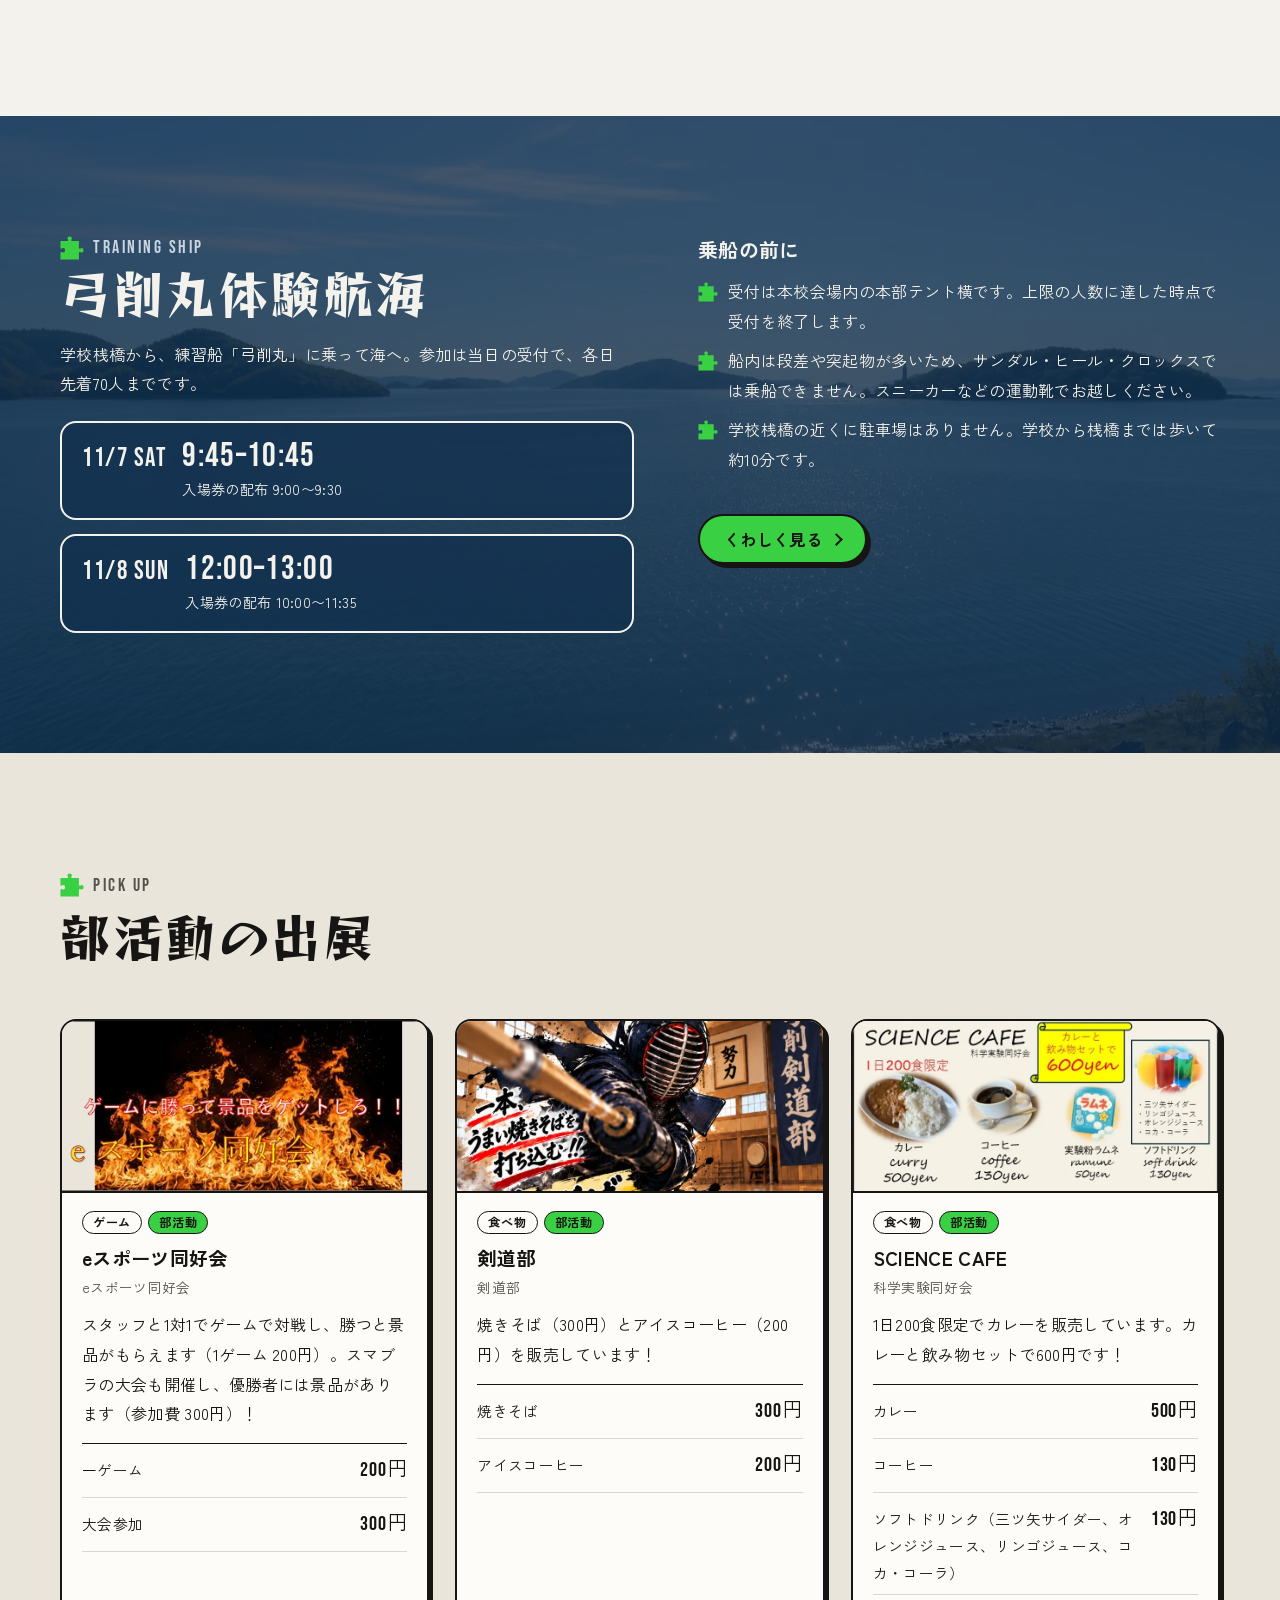
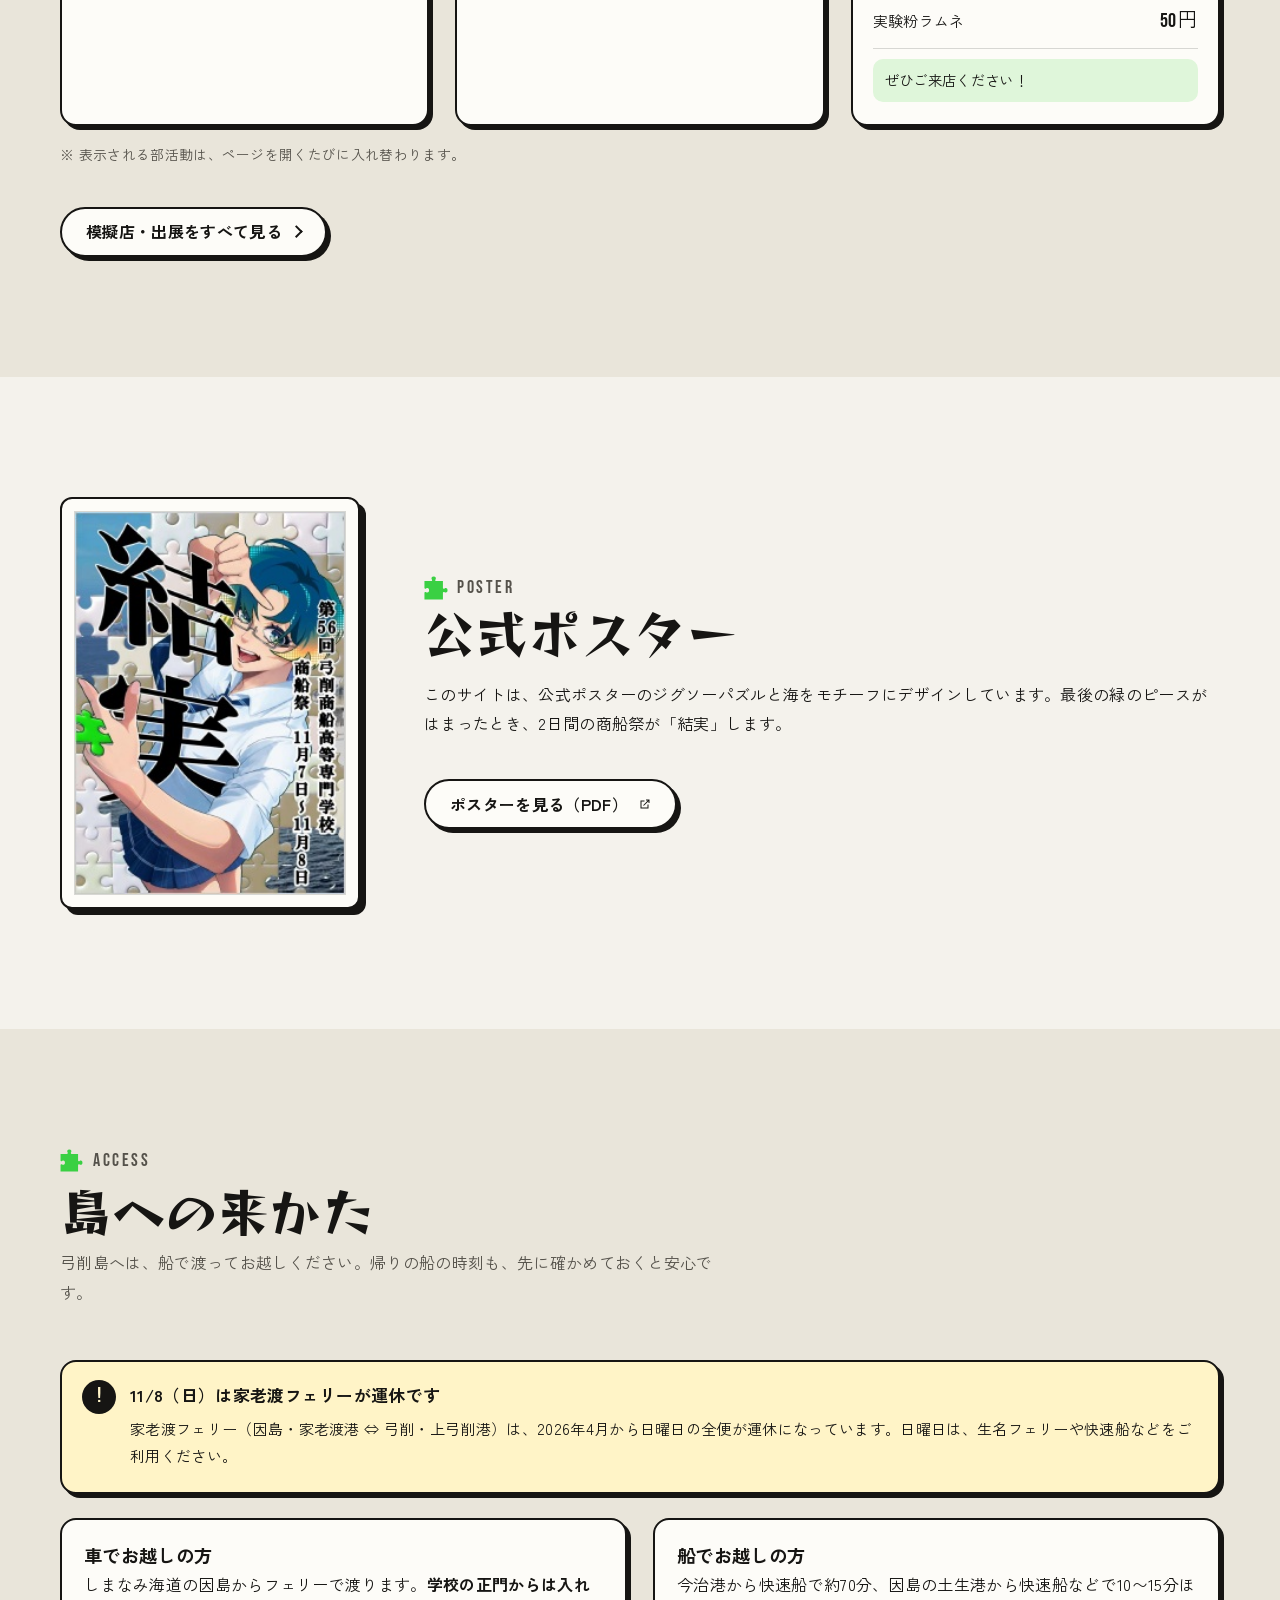
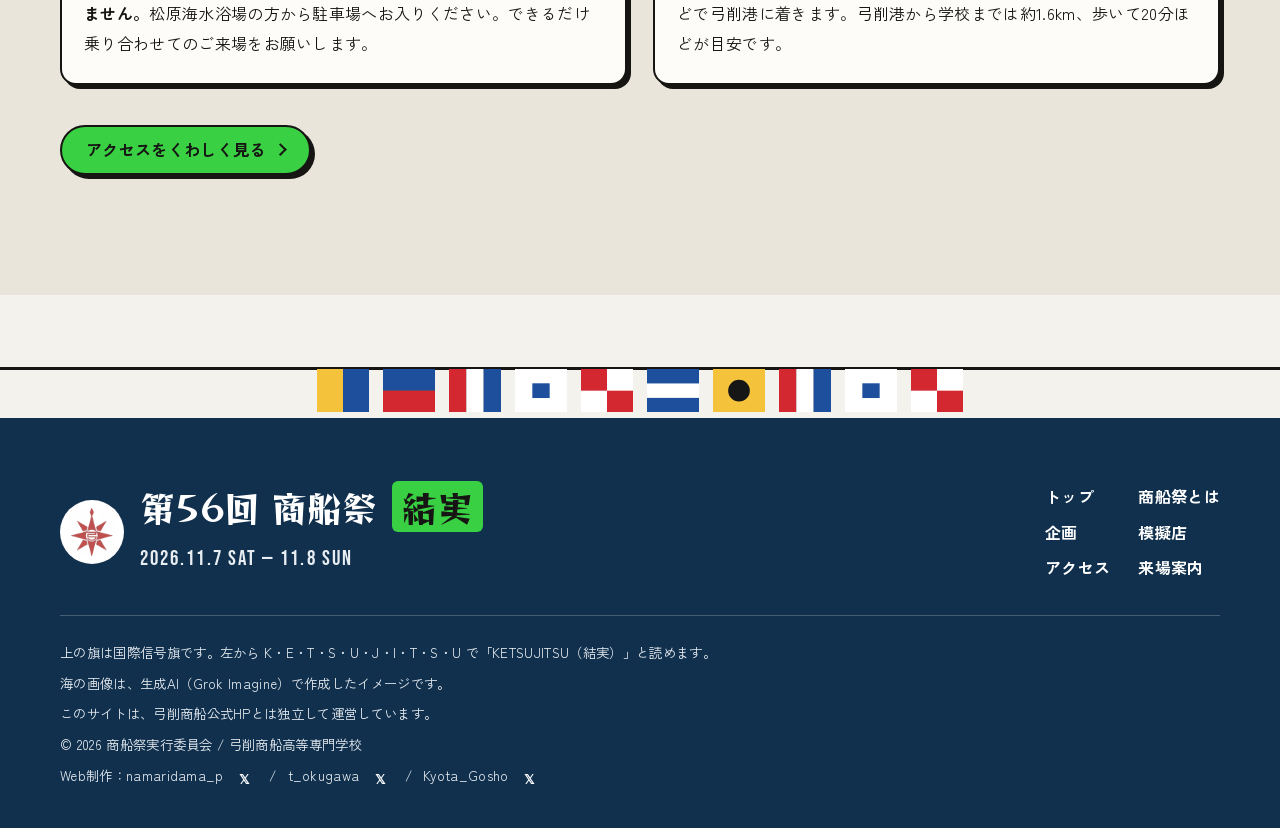
==== commit 289e4dbb: "弓削丸受付時間の変更" ====
--- a/index.html
+++ b/index.html
@@ -168,7 +168,7 @@
           <p style="margin: 16px 0 22px">学校桟橋から、練習船「弓削丸」に乗って海へ。参加は当日の受付で、各日 先着70人までです。</p>
           <ul class="voyage-list">
             <li><span class="day">11/7 SAT</span><span class="time">9:45–10:45</span><span class="ticket">入場券の配布 9:00〜9:30</span></li>
-            <li><span class="day">11/8 SUN</span><span class="time">12:00–13:00</span><span class="ticket">入場券の配布 11:00〜11:30</span></li>
+            <li><span class="day">11/8 SUN</span><span class="time">12:00–13:00</span><span class="ticket">入場券の配布 10:00〜11:35</span></li>
           </ul>
         </div>
         <div data-reveal>
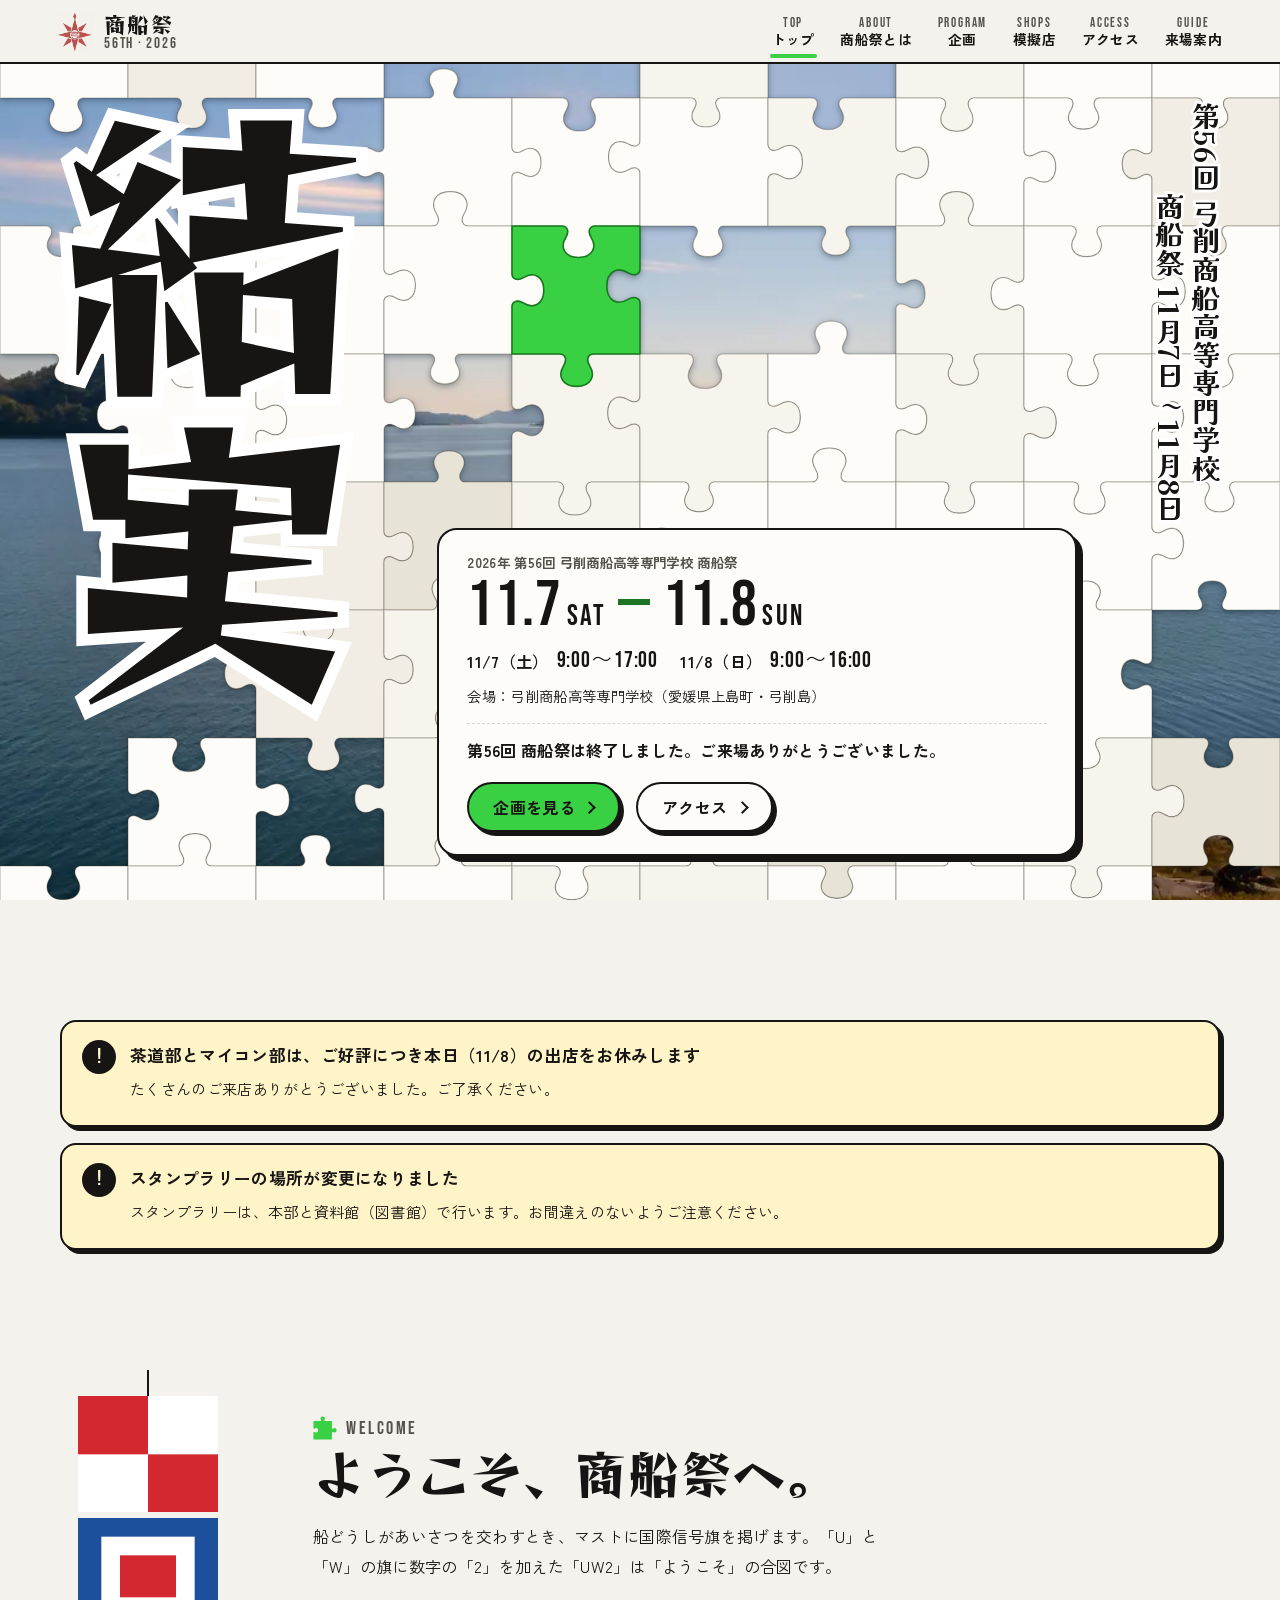
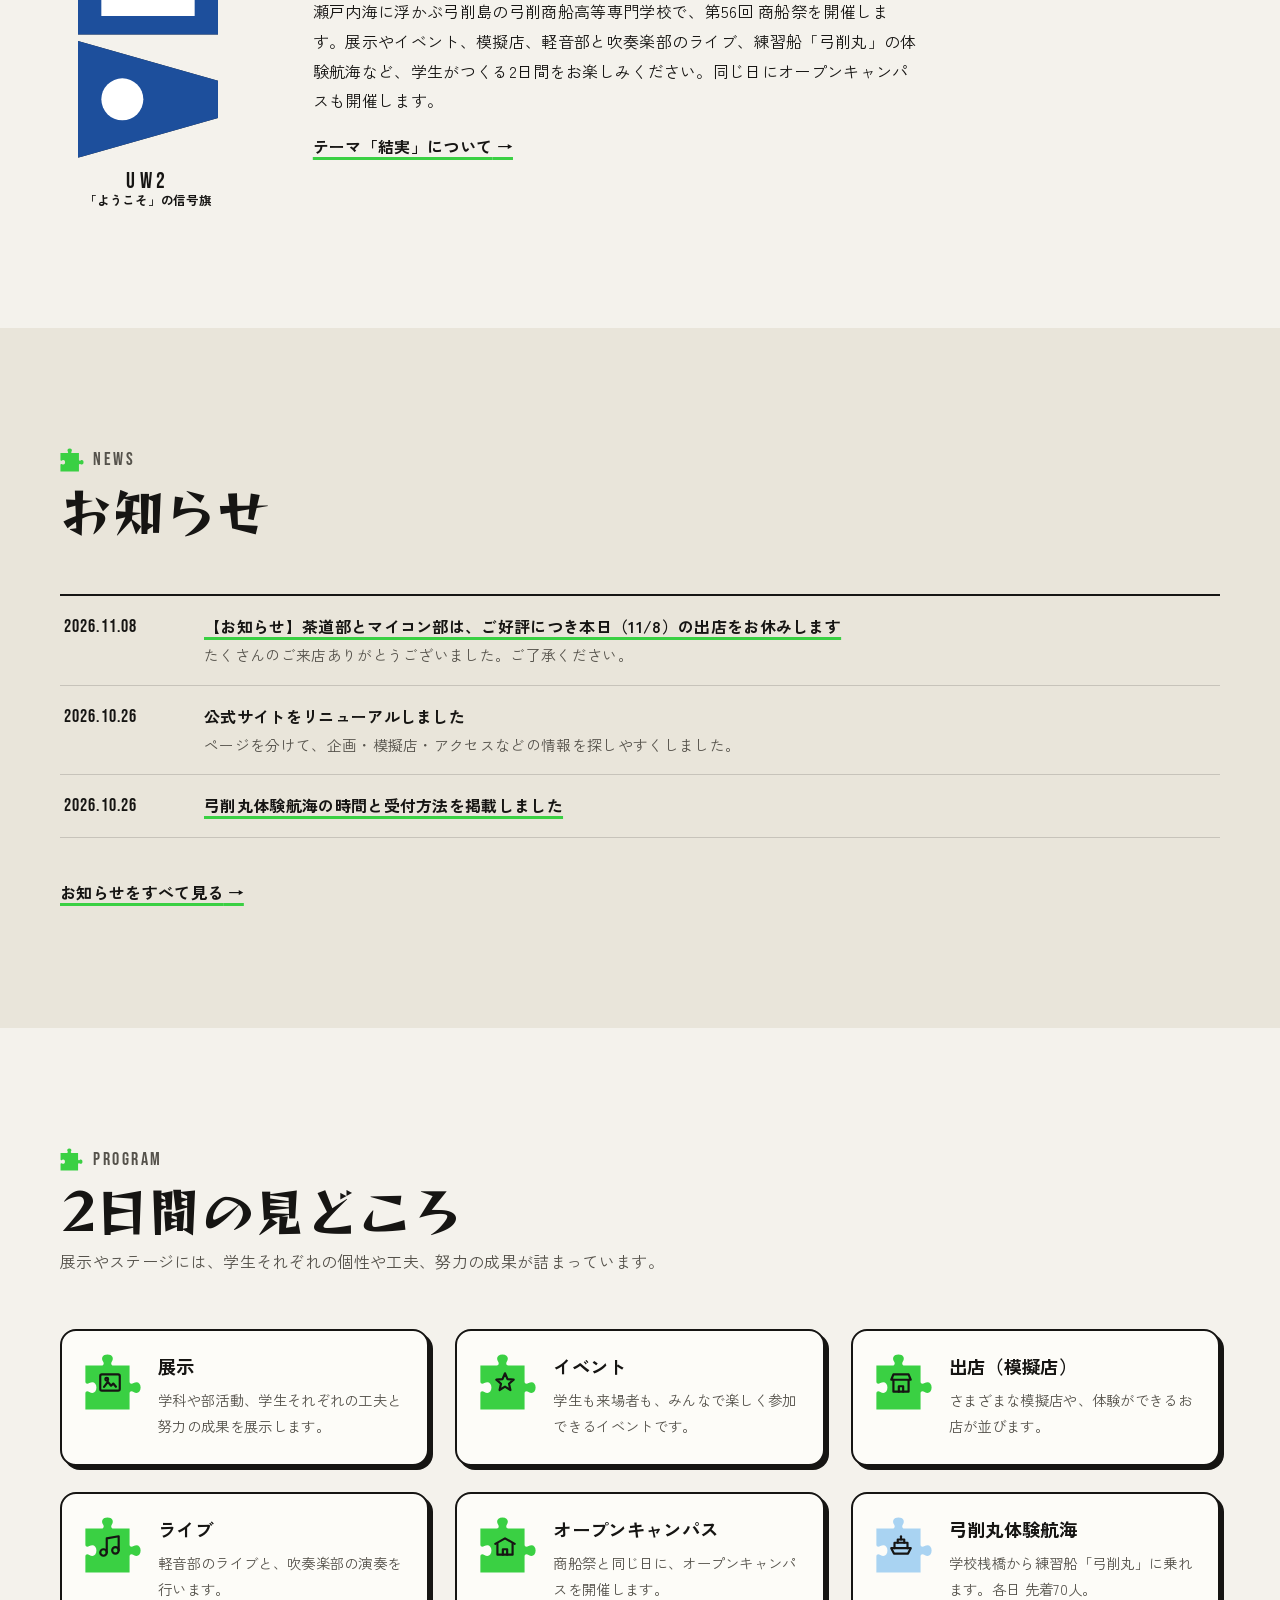
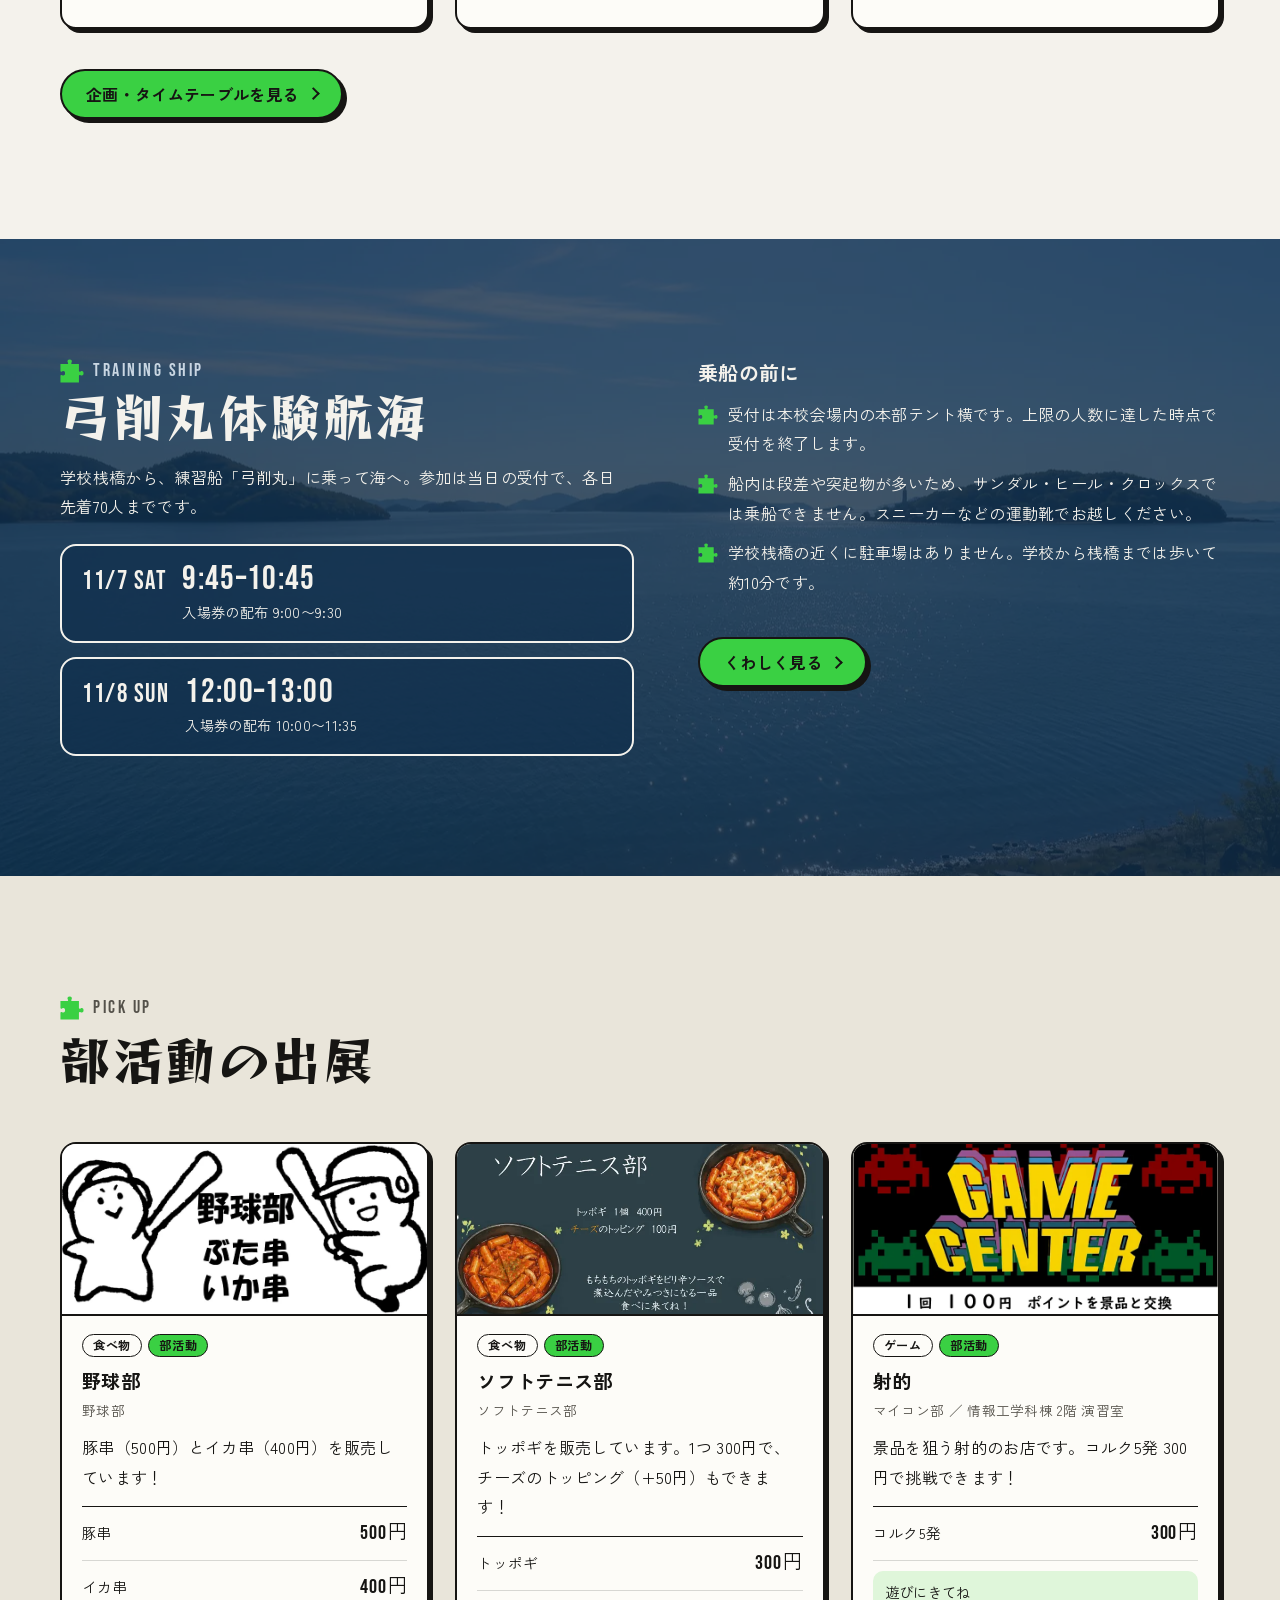
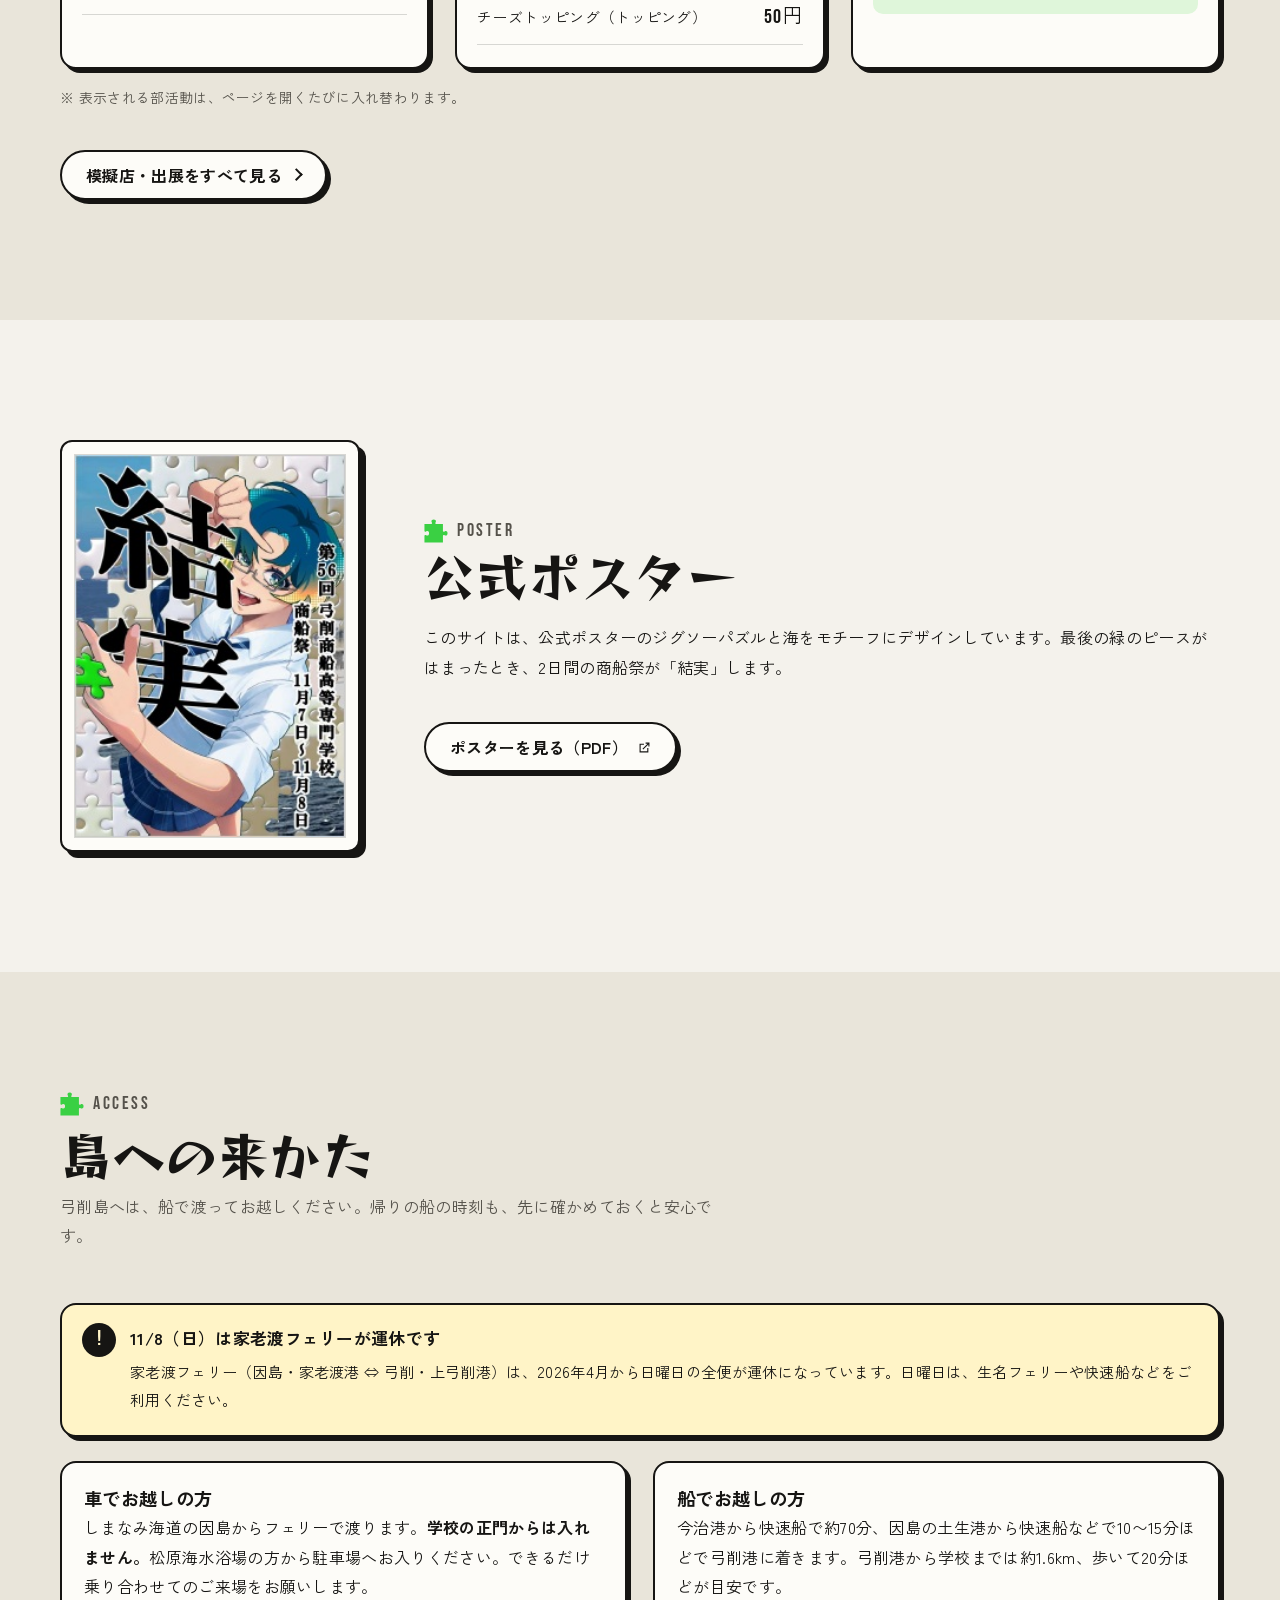
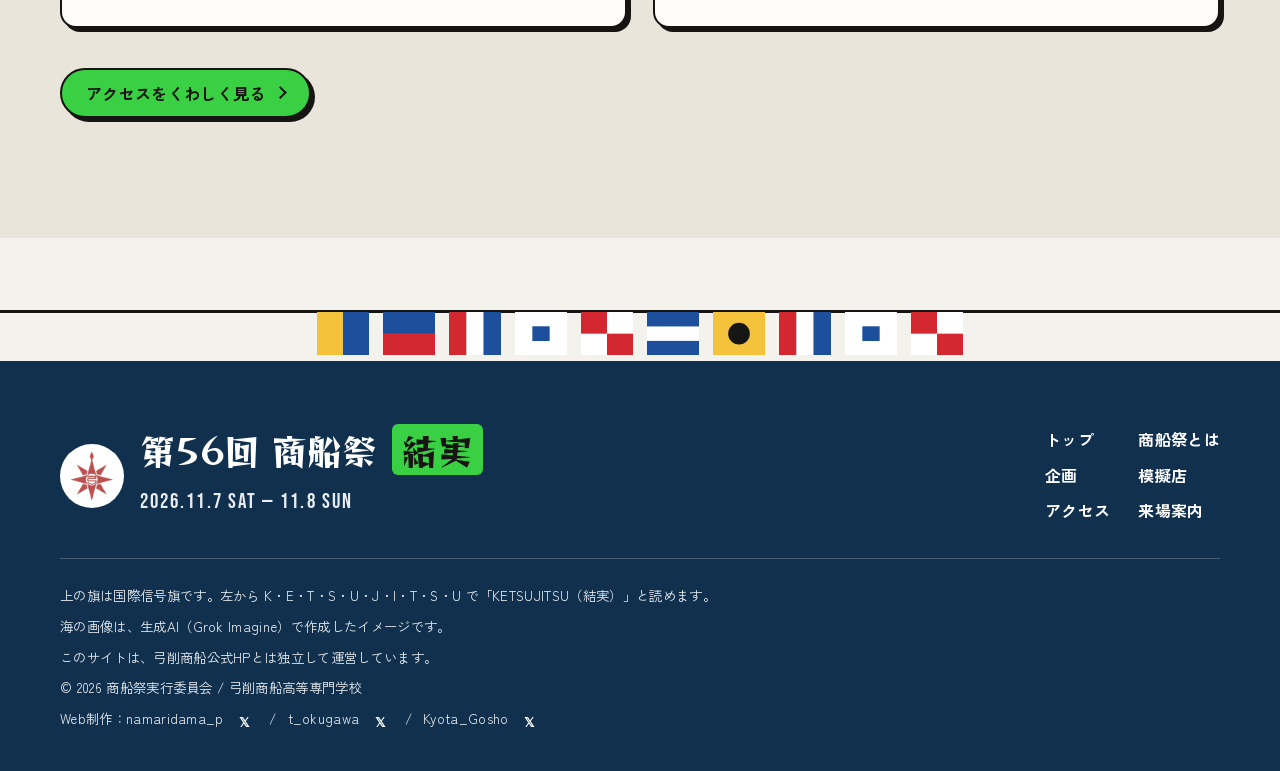
==== commit fd6b377e: "スタンプラリーの場所の変更" ====
--- a/index.html
+++ b/index.html
@@ -83,6 +83,10 @@
           <strong>茶道部とマイコン部は、ご好評につき本日（11/8）の出店をお休みします</strong>
           <p>たくさんのご来店ありがとうございました。ご了承ください。</p>
         </div>
+        <div class="alert">
+          <strong>スタンプラリーの場所が変更になりました</strong>
+          <p>スタンプラリーは、本部と資料館（図書館）で行います。お間違えのないようご注意ください。</p>
+        </div>
       </div>
     </section>
 
